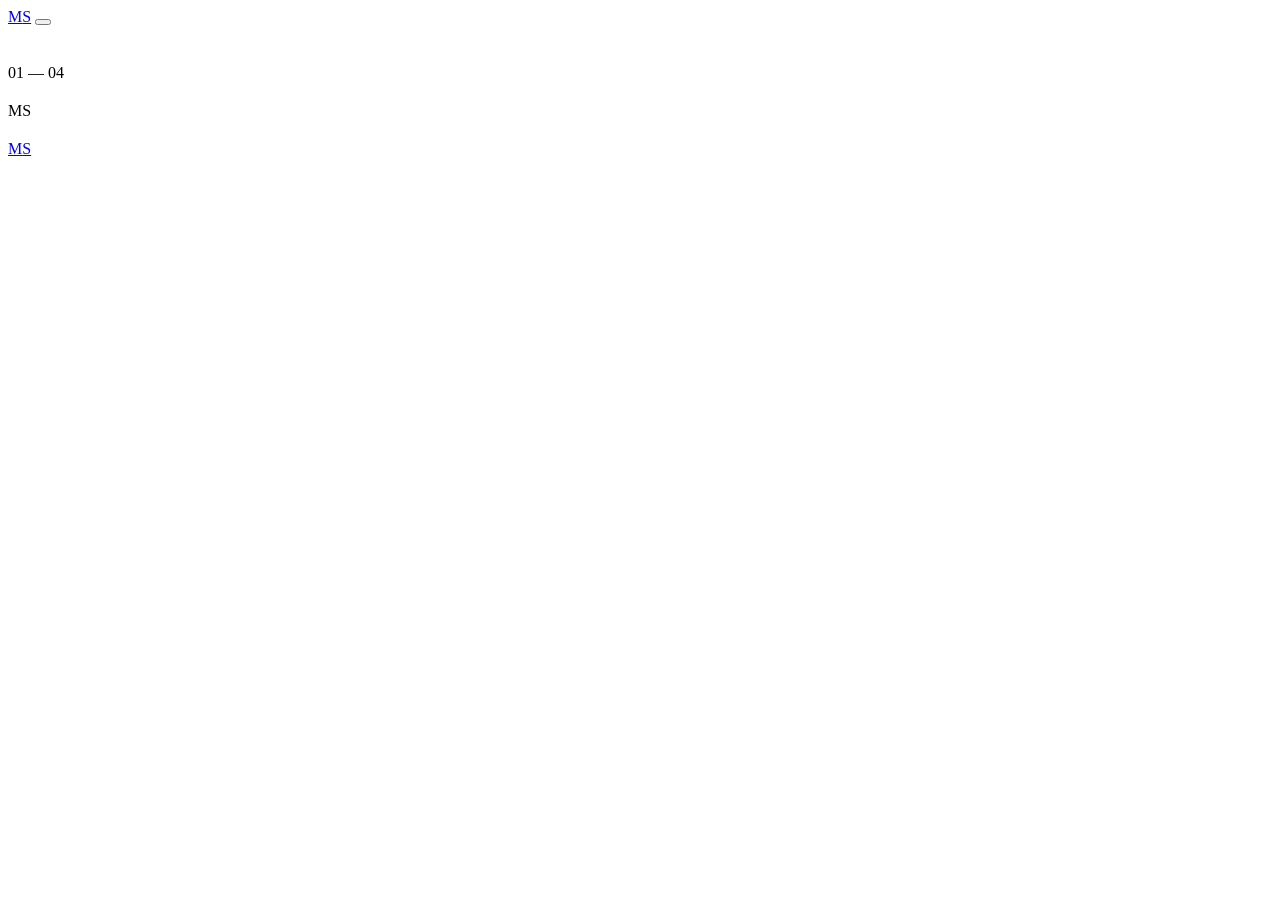
==== index.html @ eca40b67 "feat: crée la page d’accueil premium" ====
<!doctype html>
<html lang="fr">
<head>
  <meta charset="utf-8">
  <meta name="viewport" content="width=device-width, initial-scale=1">
  <meta name="theme-color" content="#243c32">
  <meta name="description" content="">
  <title>Maison Sereine</title>
  <link rel="preconnect" href="https://fonts.googleapis.com">
  <link rel="preconnect" href="https://fonts.gstatic.com" crossorigin>
  <link href="https://fonts.googleapis.com/css2?family=DM+Sans:wght@400;500;600;700&family=Playfair+Display:ital,wght@0,500;0,600;0,700;1,500;1,600&display=swap" rel="stylesheet">
  <link rel="stylesheet" href="css/style.css">
  <script src="js/main.js" defer></script>
</head>
<body data-page="accueil">
  <a class="skip-link" href="#contenu" data-content="accessibilite.lien"></a>
  <header class="site-header">
    <a class="brand" href="index.html" aria-label="Maison Sereine — accueil"><span class="brand-mark" aria-hidden="true">M<span>S</span></span><span class="brand-name" data-content="site.nom"></span></a>
    <button class="menu-toggle" type="button" aria-expanded="false" aria-controls="navigation-principale" data-aria-label="accessibilite.menu" data-content="accessibilite.ouvrir_menu"><span></span><span></span></button>
    <nav class="main-nav" id="navigation-principale" aria-label="Navigation principale"><a href="index.html" data-content="site.navigation.0.label"></a><a href="services.html" data-content="site.navigation.1.label"></a><a href="a-propos.html" data-content="site.navigation.2.label"></a><a href="contact.html" data-content="site.navigation.3.label"></a><a class="nav-cta" href="contact.html" data-content="site.cta"></a></nav>
  </header>
  <main id="contenu">
    <section class="hero hero-home">
      <img class="hero-image" data-attr-src="accueil.hero.image" data-attr-alt="accueil.hero.image_alt" fetchpriority="high">
      <div class="hero-shade"></div>
      <div class="hero-content reveal">
        <p class="eyebrow eyebrow-light" data-content="accueil.hero.eyebrow"></p>
        <h1 data-html="accueil.hero.titre"></h1>
        <p class="hero-copy" data-content="accueil.hero.sous_titre"></p>
        <div class="hero-actions"><a class="button button-light" data-attr-href="accueil.hero.cta1_href" data-content="accueil.hero.cta1"></a><a class="button button-outline-light" data-attr-href="accueil.hero.cta2_href" data-content="accueil.hero.cta2"></a></div>
      </div>
      <a class="hero-scroll" href="#promesse" data-content="accessibilite.defiler"></a>
      <span class="hero-index" aria-hidden="true">01 — 04</span>
    </section>
    <section class="trust-strip" id="promesse">
      <p class="trust-intro" data-content="accueil.confiance.intro"></p>
      <div class="trust-stats" data-list="accueil.confiance.chiffres" data-template="trust-stat"></div>
      <template id="trust-stat"><div class="trust-stat"><strong data-item="valeur"></strong><span data-item="label"></span></div></template>
    </section>
    <section class="section services-preview section-cream">
      <div class="section-heading reveal"><p class="eyebrow" data-content="accueil.services_section.eyebrow"></p><h2 data-content="accueil.services_section.titre"></h2><p data-content="accueil.services_section.intro"></p><a class="text-link" data-attr-href="accueil.services_section.href" data-content="accueil.services_section.lien"></a></div>
      <div class="service-grid" data-list="accueil.services" data-template="service-card"></div>
      <template id="service-card"><article class="service-card reveal"><div class="service-image-wrap"><img data-item-attr-src="image" data-item-attr-alt="alt" loading="lazy"><span class="card-number" data-item="numero"></span></div><div class="service-card-copy"><h3 data-item="titre"></h3><p data-item="description"></p></div></article></template>
    </section>
    <section class="manifesto section-dark">
      <div class="manifesto-image reveal"><img data-attr-src="accueil.manifeste.image" data-attr-alt="accueil.manifeste.image_alt" loading="lazy"><span class="image-stamp" aria-hidden="true">MS</span></div>
      <div class="manifesto-copy reveal"><p class="eyebrow eyebrow-light" data-content="accueil.manifeste.eyebrow"></p><h2 data-content="accueil.manifeste.titre"></h2><p data-content="accueil.manifeste.texte"></p><p class="handwritten" data-content="accueil.manifeste.signature"></p><a class="text-link text-link-light" href="a-propos.html" data-content="site.navigation.2.label"></a></div>
    </section>
    <section class="section steps-section">
      <div class="section-heading section-heading-centered reveal"><p class="eyebrow" data-content="accueil.etapes_section.eyebrow"></p><h2 data-content="accueil.etapes_section.titre"></h2><p data-content="accueil.etapes_section.intro"></p></div>
      <div class="steps-grid" data-list="accueil.etapes" data-template="step-card"></div>
      <template id="step-card"><article class="step-card reveal"><span class="step-number" data-item="numero"></span><h3 data-item="titre"></h3><p data-item="description"></p></article></template>
    </section>
    <section class="section testimonials-section section-cream">
      <div class="section-heading reveal"><p class="eyebrow" data-content="accueil.temoignages_section.eyebrow"></p><h2 data-content="accueil.temoignages_section.titre"></h2><p class="small-note" data-content="accueil.temoignages_section.note"></p></div>
      <div class="testimonial-grid" data-list="accueil.temoignages" data-template="testimonial-card"></div>
      <template id="testimonial-card"><figure class="testimonial-card reveal"><span class="quote-mark" aria-hidden="true">“</span><blockquote data-item="citation"></blockquote><figcaption><strong data-item="auteur"></strong><span data-item="role"></span></figcaption></figure></template>
    </section>
    <section class="final-cta reveal"><p class="eyebrow eyebrow-light" data-content="accueil.cta_final.eyebrow"></p><h2 data-content="accueil.cta_final.titre"></h2><p data-content="accueil.cta_final.texte"></p><a class="button button-light" data-attr-href="accueil.cta_final.href" data-content="accueil.cta_final.bouton"></a><div class="cta-orbit" aria-hidden="true"></div></section>
  </main>
  <footer class="site-footer"><div class="footer-main"><div class="footer-brand"><a class="brand brand-footer" href="index.html"><span class="brand-mark" aria-hidden="true">M<span>S</span></span><span class="brand-name" data-content="site.nom"></span></a><p data-content="site.footer_intro"></p></div><div class="footer-links"><p class="footer-label" data-content="accessibilite.navigation"></p><a href="index.html" data-content="site.navigation.0.label"></a><a href="services.html" data-content="site.navigation.1.label"></a><a href="a-propos.html" data-content="site.navigation.2.label"></a><a href="contact.html" data-content="site.navigation.3.label"></a></div><div class="footer-contact"><p class="footer-label" data-content="accessibilite.contact"></p><a data-attr-href="site.email_href" data-content="site.email"></a><a data-attr-href="site.telephone_href" data-content="site.telephone"></a><span data-content="site.zone"></span></div></div><div class="footer-bottom"><span data-content="site.copyright"></span><span data-content="site.footer_note"></span></div></footer>
</body>
</html>
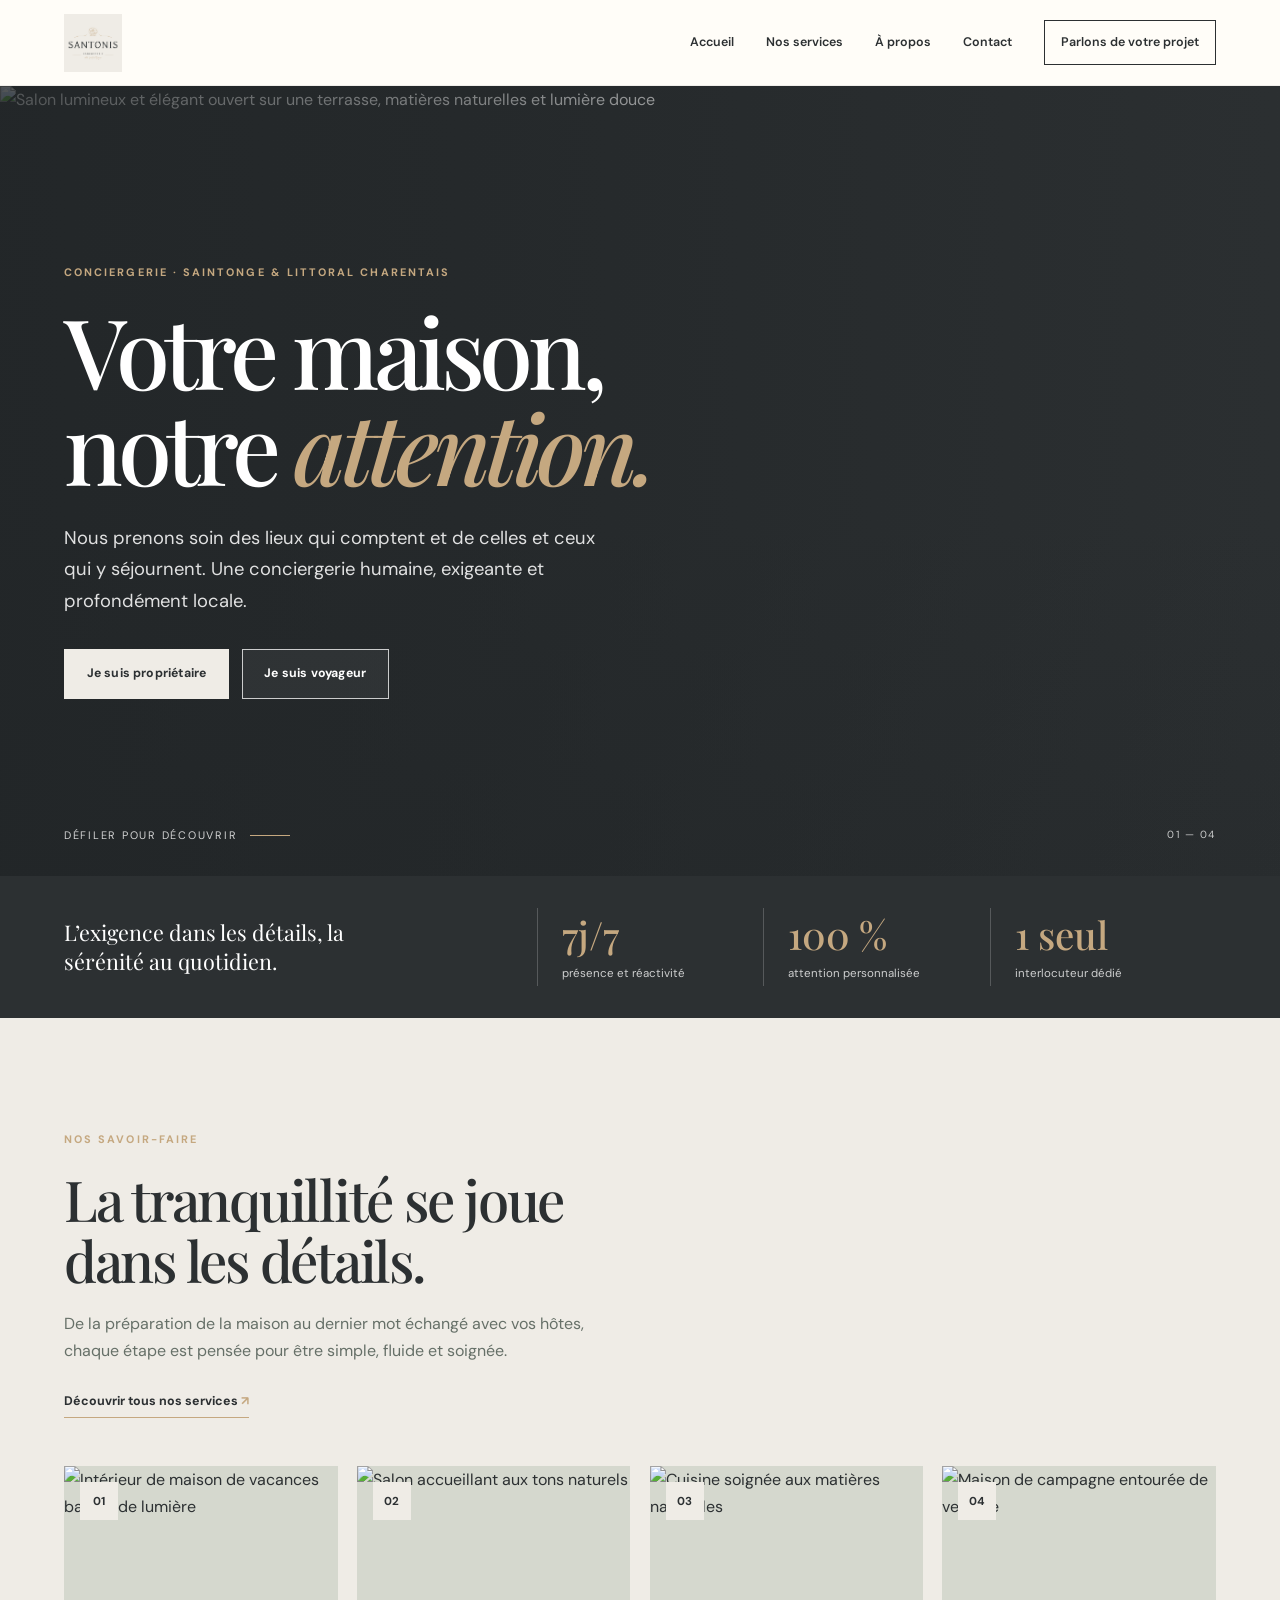
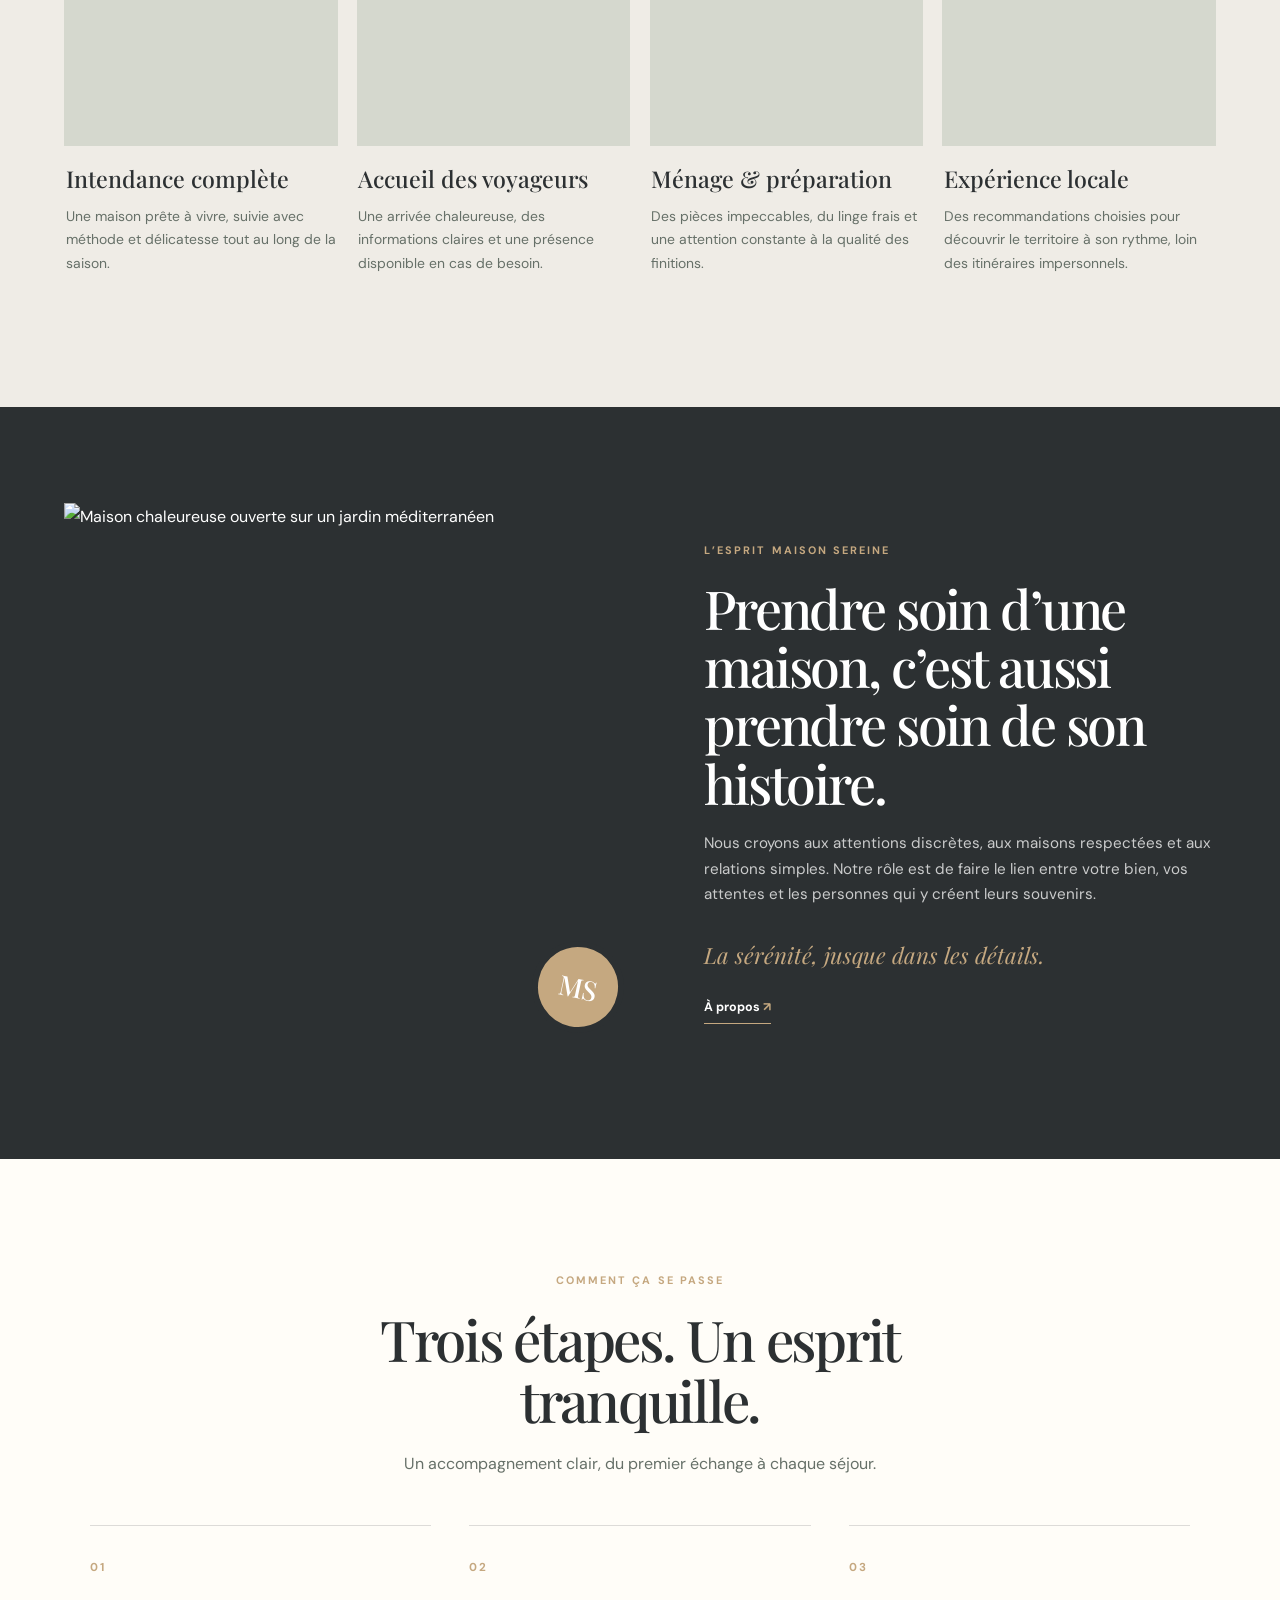
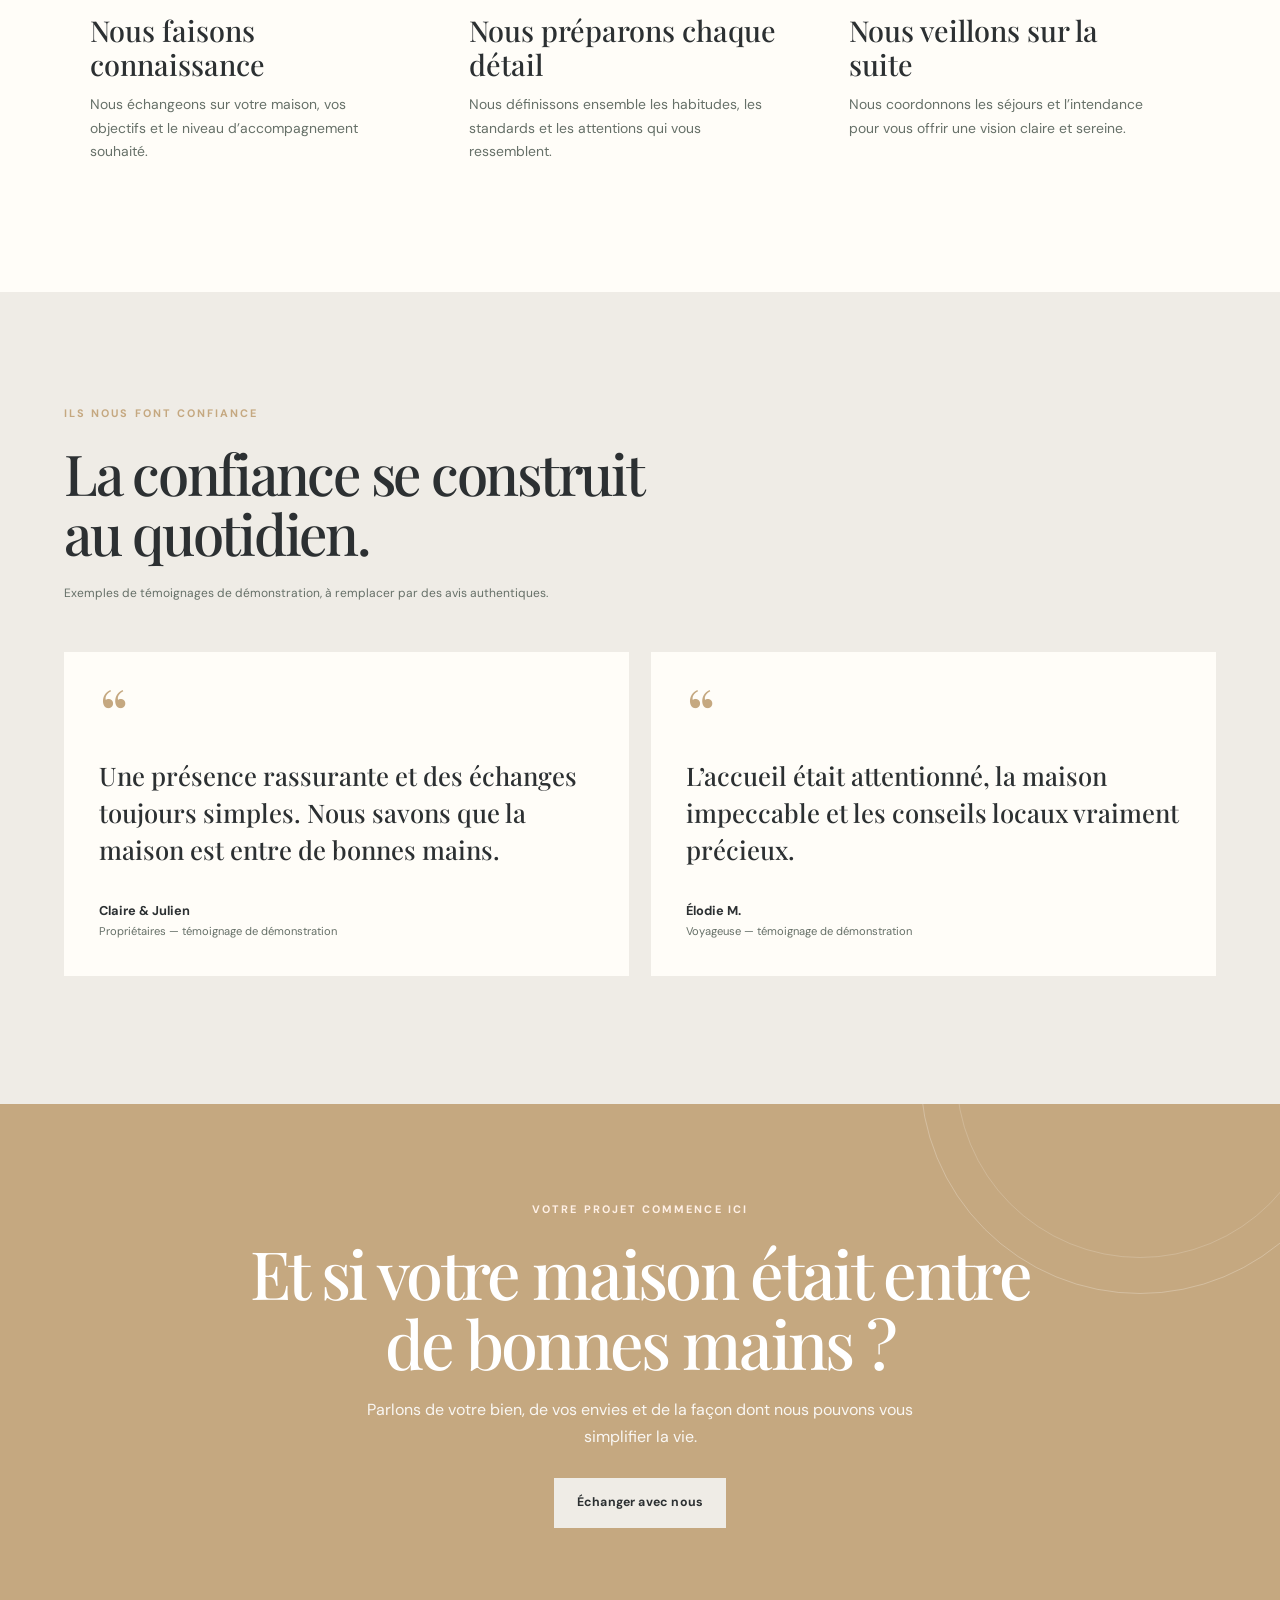
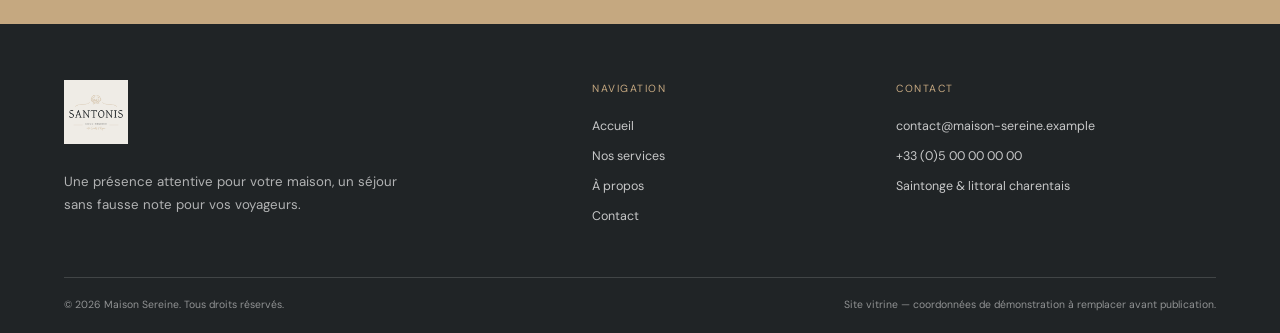
==== commit f26165d7: "Intègre le logo SANTONIS et sa palette de marque" ====
--- a/index.html
+++ b/index.html
@@ -3,9 +3,9 @@
 <head>
   <meta charset="utf-8">
   <meta name="viewport" content="width=device-width, initial-scale=1">
-  <meta name="theme-color" content="#243c32">
+  <meta name="theme-color" content="#2c3032">
   <meta name="description" content="">
-  <title>Maison Sereine</title>
+  <title>SANTONIS</title>
   <link rel="preconnect" href="https://fonts.googleapis.com">
   <link rel="preconnect" href="https://fonts.gstatic.com" crossorigin>
   <link href="https://fonts.googleapis.com/css2?family=DM+Sans:wght@400;500;600;700&family=Playfair+Display:ital,wght@0,500;0,600;0,700;1,500;1,600&display=swap" rel="stylesheet">
@@ -15,7 +15,7 @@
 <body data-page="accueil">
   <a class="skip-link" href="#contenu" data-content="accessibilite.lien"></a>
   <header class="site-header">
-    <a class="brand" href="index.html" aria-label="Maison Sereine — accueil"><span class="brand-mark" aria-hidden="true">M<span>S</span></span><span class="brand-name" data-content="site.nom"></span></a>
+    <a class="brand" href="index.html" aria-label="SANTONIS — accueil"><img class="brand-logo" src="images/logo.png" alt="SANTONIS"></a>
     <button class="menu-toggle" type="button" aria-expanded="false" aria-controls="navigation-principale" data-aria-label="accessibilite.menu" data-content="accessibilite.ouvrir_menu"><span></span><span></span></button>
     <nav class="main-nav" id="navigation-principale" aria-label="Navigation principale"><a href="index.html" data-content="site.navigation.0.label"></a><a href="services.html" data-content="site.navigation.1.label"></a><a href="a-propos.html" data-content="site.navigation.2.label"></a><a href="contact.html" data-content="site.navigation.3.label"></a><a class="nav-cta" href="contact.html" data-content="site.cta"></a></nav>
   </header>
@@ -58,6 +58,6 @@
     </section>
     <section class="final-cta reveal"><p class="eyebrow eyebrow-light" data-content="accueil.cta_final.eyebrow"></p><h2 data-content="accueil.cta_final.titre"></h2><p data-content="accueil.cta_final.texte"></p><a class="button button-light" data-attr-href="accueil.cta_final.href" data-content="accueil.cta_final.bouton"></a><div class="cta-orbit" aria-hidden="true"></div></section>
   </main>
-  <footer class="site-footer"><div class="footer-main"><div class="footer-brand"><a class="brand brand-footer" href="index.html"><span class="brand-mark" aria-hidden="true">M<span>S</span></span><span class="brand-name" data-content="site.nom"></span></a><p data-content="site.footer_intro"></p></div><div class="footer-links"><p class="footer-label" data-content="accessibilite.navigation"></p><a href="index.html" data-content="site.navigation.0.label"></a><a href="services.html" data-content="site.navigation.1.label"></a><a href="a-propos.html" data-content="site.navigation.2.label"></a><a href="contact.html" data-content="site.navigation.3.label"></a></div><div class="footer-contact"><p class="footer-label" data-content="accessibilite.contact"></p><a data-attr-href="site.email_href" data-content="site.email"></a><a data-attr-href="site.telephone_href" data-content="site.telephone"></a><span data-content="site.zone"></span></div></div><div class="footer-bottom"><span data-content="site.copyright"></span><span data-content="site.footer_note"></span></div></footer>
+  <footer class="site-footer"><div class="footer-main"><div class="footer-brand"><a class="brand brand-footer" href="index.html"><img class="brand-logo" src="images/logo.png" alt="SANTONIS"></a><p data-content="site.footer_intro"></p></div><div class="footer-links"><p class="footer-label" data-content="accessibilite.navigation"></p><a href="index.html" data-content="site.navigation.0.label"></a><a href="services.html" data-content="site.navigation.1.label"></a><a href="a-propos.html" data-content="site.navigation.2.label"></a><a href="contact.html" data-content="site.navigation.3.label"></a></div><div class="footer-contact"><p class="footer-label" data-content="accessibilite.contact"></p><a data-attr-href="site.email_href" data-content="site.email"></a><a data-attr-href="site.telephone_href" data-content="site.telephone"></a><span data-content="site.zone"></span></div></div><div class="footer-bottom"><span data-content="site.copyright"></span><span data-content="site.footer_note"></span></div></footer>
 </body>
 </html>
--- a/css/style.css
+++ b/css/style.css
@@ -0,0 +1,24 @@
+:root{
+  --forest:#2c3032;--forest-deep:#202426;--sage:#c5a880;--clay:#c5a880;--cream:#efece6;--paper:#fffdf8;--ink:#2c3032;--muted:#667068;--line:rgba(44,48,50,.16);
+  --font-display:"Playfair Display",Georgia,serif;--font-body:"DM Sans",Arial,sans-serif;
+  --space-1:.5rem;--space-2:1rem;--space-3:1.5rem;--space-4:2rem;--space-5:3rem;--space-6:4.5rem;--space-7:7rem;
+  --content:1200px;--gutter:clamp(1.2rem,5vw,5rem);--ease:cubic-bezier(.2,.7,.2,1);
+}
+*{box-sizing:border-box}html{scroll-behavior:smooth;scroll-padding-top:90px}body{margin:0;background:var(--paper);color:var(--ink);font-family:var(--font-body);font-size:16px;line-height:1.7;-webkit-font-smoothing:antialiased}img{display:block;width:100%;height:100%;object-fit:cover}a{color:inherit;text-decoration:none}button,input,select,textarea{font:inherit}button,a,input,select,textarea{-webkit-tap-highlight-color:transparent}a:focus-visible,button:focus-visible,input:focus-visible,select:focus-visible,textarea:focus-visible{outline:3px solid var(--clay);outline-offset:4px}::selection{background:var(--sage);color:white}.skip-link{position:fixed;z-index:1000;left:1rem;top:-6rem;background:var(--paper);padding:.8rem 1rem}.skip-link:focus{top:1rem}
+.site-header{height:86px;padding:0 var(--gutter);display:flex;align-items:center;justify-content:space-between;position:relative;z-index:30;background:var(--paper);border-bottom:1px solid rgba(44,48,50,.07)}.brand{display:inline-flex;align-items:center;gap:.7rem;min-width:200px}.brand-mark{display:grid;place-items:center;width:39px;height:39px;background:var(--forest);color:var(--cream);font-family:var(--font-display);font-size:1.2rem;line-height:1;position:relative}.brand-mark span{font-size:.65rem;position:absolute;right:4px;bottom:4px;color:#c5a880}.brand-name{font-family:var(--font-display);font-size:1.2rem;letter-spacing:.01em}.brand-logo{display:block;width:auto;height:auto;max-width:190px;max-height:58px;object-fit:contain}.brand-footer .brand-logo{max-width:210px;max-height:64px}.main-nav{display:flex;align-items:center;gap:clamp(1rem,2.5vw,2.5rem)}.main-nav>a{font-size:.78rem;font-weight:600;white-space:nowrap;transition:color .2s}.main-nav>a:hover{color:var(--clay)}.main-nav .nav-cta{padding:.7rem 1rem;border:1px solid var(--forest);color:var(--forest)}.menu-toggle{display:none}
+.hero{position:relative;min-height:min(790px,calc(100svh - 86px));overflow:hidden;background:var(--forest);display:flex;align-items:center;color:white}.hero-image,.page-hero-image{position:absolute;inset:0;width:100%;height:100%;object-fit:cover}.hero-image{object-position:center 58%}.hero-shade{position:absolute;inset:0;background:linear-gradient(90deg,rgba(32,36,38,.78) 0%,rgba(32,36,38,.56) 40%,rgba(32,36,38,.08) 100%),linear-gradient(0deg,rgba(32,36,38,.24),transparent 45%)}.hero-content{position:relative;z-index:1;max-width:760px;padding:clamp(4rem,10vw,9rem) var(--gutter)}.eyebrow{font-size:.68rem;font-weight:700;letter-spacing:.19em;text-transform:uppercase;color:var(--clay);margin:0 0 1.25rem}.eyebrow-light{color:#c5a880}.hero h1,.page-hero h1{font:500 clamp(3.4rem,7.6vw,7rem)/.99 var(--font-display);letter-spacing:-.055em;margin:0;max-width:780px}.hero h1 em,.page-hero h1 em{font-weight:500;color:#c5a880}.hero-copy{font-size:clamp(1rem,1.5vw,1.15rem);max-width:540px;color:rgba(255,255,255,.86);margin:1.8rem 0 2rem}.hero-actions{display:flex;gap:.8rem;flex-wrap:wrap}.button{display:inline-flex;align-items:center;justify-content:center;min-height:48px;padding:.85rem 1.35rem;border:1px solid transparent;font-size:.77rem;font-weight:700;letter-spacing:.015em;transition:transform .25s var(--ease),background .25s,color .25s;cursor:pointer;text-align:center}.button:hover{transform:translateY(-2px)}.button-light{background:var(--cream);color:var(--forest)}.button-light:hover{background:white}.button-outline-light{border-color:rgba(255,255,255,.75);color:white;background:rgba(255,255,255,.05)}.button-outline-light:hover{background:rgba(255,255,255,.16)}.button-dark{background:var(--forest);color:white}.button-dark:hover{background:var(--forest-deep)}.hero-scroll{position:absolute;bottom:2rem;left:var(--gutter);font-size:.68rem;text-transform:uppercase;letter-spacing:.16em;color:rgba(255,255,255,.8)}.hero-scroll:after{content:"";display:inline-block;width:40px;height:1px;background:#c5a880;vertical-align:middle;margin-left:.8rem}.hero-index{position:absolute;right:var(--gutter);bottom:2rem;font-size:.65rem;letter-spacing:.15em;color:rgba(255,255,255,.75)}
+.trust-strip{padding:2rem var(--gutter);background:var(--forest);color:white;display:grid;grid-template-columns:1.3fr 2fr;gap:2rem;align-items:center}.trust-intro{font-family:var(--font-display);font-size:1.35rem;line-height:1.35;max-width:340px;margin:0}.trust-stats{display:grid;grid-template-columns:repeat(3,1fr)}.trust-stat{padding:.2rem 1.5rem;border-left:1px solid rgba(255,255,255,.2);display:flex;flex-direction:column}.trust-stat strong{font:500 clamp(1.7rem,3vw,2.7rem)/1.2 var(--font-display);color:#c5a880}.trust-stat span{font-size:.72rem;color:rgba(255,255,255,.76);margin-top:.4rem}
+.section{padding:var(--space-7) var(--gutter)}.section-cream{background:var(--cream)}.section-heading{max-width:610px;margin-bottom:3rem}.section-heading h2,.manifesto h2,.story-copy h2,.area-copy h2,.contact-form-wrap h2,.contact-bottom h2,.values-section h2{font:500 clamp(2.4rem,4.4vw,4.3rem)/1.08 var(--font-display);letter-spacing:-.04em;margin:0 0 1.2rem;color:var(--forest)}.section-heading>p:not(.eyebrow){color:var(--muted);max-width:560px}.section-heading-centered{text-align:center;margin-left:auto;margin-right:auto}.section-heading-centered>p:not(.eyebrow){margin-left:auto;margin-right:auto}.text-link{display:inline-block;font-size:.78rem;font-weight:700;color:var(--forest);padding-bottom:.3rem;border-bottom:1px solid var(--clay);margin-top:.7rem}.text-link:after{content:" ↗";color:var(--clay)}.text-link-light{color:white;border-color:#c5a880}.service-grid{display:grid;grid-template-columns:repeat(4,minmax(0,1fr));gap:1.2rem}.service-card:nth-child(even){transform:translateY(2rem)}.service-image-wrap{height:280px;position:relative;overflow:hidden;background:#d5d8ce}.service-image-wrap img{transition:transform .7s var(--ease)}.service-card:hover img{transform:scale(1.045)}.card-number{position:absolute;top:1rem;left:1rem;display:grid;place-items:center;width:38px;height:38px;background:var(--cream);color:var(--forest);font-size:.72rem;font-weight:700}.service-card-copy{padding:1.2rem .1rem}.service-card h3,.step-card h3,.offer-card h3,.value-card h3{font:500 1.45rem/1.2 var(--font-display);color:var(--forest);margin:0 0 .7rem}.service-card p,.step-card p,.value-card p{font-size:.87rem;color:var(--muted);margin:0}
+.manifesto{display:grid;grid-template-columns:1.05fr 1fr;min-height:660px;align-items:center;padding:6rem var(--gutter);gap:clamp(3rem,8vw,9rem);overflow:hidden}.section-dark{background:var(--forest);color:white}.manifesto-image{position:relative;height:560px;max-width:650px;width:100%;justify-self:end}.manifesto-image img{object-position:center}.image-stamp{position:absolute;right:-22px;bottom:30px;width:92px;height:92px;border-radius:50%;background:var(--clay);display:grid;place-items:center;color:white;font:500 1.7rem var(--font-display);transform:rotate(12deg);border:6px solid var(--forest)}.manifesto-copy{max-width:540px}.manifesto h2{color:white;font-size:clamp(2.5rem,4.2vw,4.4rem)}.manifesto-copy>p:not(.eyebrow):not(.handwritten){color:rgba(255,255,255,.75);font-size:.95rem}.handwritten{font:italic 1.4rem var(--font-display);color:#c5a880;margin:2rem 0 1rem}
+.steps-section{background:var(--paper)}.steps-grid{display:grid;grid-template-columns:repeat(3,1fr);gap:2.4rem;max-width:1100px;margin:0 auto}.step-card{padding:2rem 1.5rem 1rem 0;border-top:1px solid var(--line);position:relative}.step-number{display:block;color:var(--clay);font-size:.72rem;font-weight:700;letter-spacing:.15em;margin-bottom:2.2rem}.step-card h3{font-size:1.8rem}.step-card p{max-width:300px}
+.testimonials-section{padding-bottom:8rem}.small-note{font-size:.75rem!important;color:var(--muted)!important}.testimonial-grid{display:grid;grid-template-columns:repeat(2,minmax(0,1fr));gap:1.4rem}.testimonial-card{margin:0;padding:2.2rem;background:var(--paper);min-height:275px;display:flex;flex-direction:column}.quote-mark{font:4.5rem/.7 var(--font-display);color:var(--clay)}.testimonial-card blockquote{font:500 clamp(1.25rem,2vw,1.7rem)/1.45 var(--font-display);margin:1.2rem 0 2rem;color:var(--forest)}.testimonial-card figcaption{margin-top:auto;display:flex;flex-direction:column}.testimonial-card figcaption strong{font-size:.8rem}.testimonial-card figcaption span{font-size:.7rem;color:var(--muted)}
+.final-cta{position:relative;overflow:hidden;padding:6rem var(--gutter);background:var(--clay);color:white;text-align:center;isolation:isolate}.final-cta .eyebrow{color:#fff0e6}.final-cta h2{font:500 clamp(2.7rem,5.2vw,5rem)/1.04 var(--font-display);letter-spacing:-.04em;max-width:850px;margin:0 auto 1.2rem}.final-cta>p:not(.eyebrow){max-width:570px;margin:0 auto 1.7rem;color:rgba(255,255,255,.9)}.final-cta .button{position:relative;z-index:2}.cta-orbit{position:absolute;z-index:-1;width:440px;height:440px;border:1px solid rgba(255,255,255,.25);border-radius:50%;top:-250px;right:-80px}.cta-orbit:after{content:"";position:absolute;inset:35px;border:1px solid rgba(255,255,255,.18);border-radius:50%}
+.site-footer{background:var(--forest-deep);color:white;padding:3.5rem var(--gutter) 1.2rem}.footer-main{display:grid;grid-template-columns:1.5fr .8fr 1fr;gap:3rem;padding-bottom:3rem}.brand-footer .brand-mark{background:var(--cream);color:var(--forest)}.brand-footer .brand-mark span{color:var(--clay)}.footer-brand>p{max-width:340px;color:rgba(255,255,255,.65);font-size:.83rem;margin-top:1.2rem}.footer-links,.footer-contact{display:flex;flex-direction:column;align-items:flex-start;gap:.55rem;font-size:.78rem;color:rgba(255,255,255,.75)}.footer-label{font-size:.65rem;text-transform:uppercase;letter-spacing:.15em;color:#c5a880;margin:0 0 .6rem}.footer-bottom{border-top:1px solid rgba(255,255,255,.15);padding-top:1.1rem;display:flex;justify-content:space-between;gap:1rem;font-size:.65rem;color:rgba(255,255,255,.5)}
+.page-hero{min-height:590px;position:relative;display:flex;align-items:center;overflow:hidden;background:var(--forest);color:white}.page-hero-short{min-height:490px}.page-hero-image{object-position:center 55%}.page-hero-overlay{position:absolute;inset:0;background:linear-gradient(90deg,rgba(32,36,38,.8),rgba(32,36,38,.45) 48%,rgba(32,36,38,.06))}.page-hero-content{position:relative;z-index:1;padding:6rem var(--gutter);max-width:820px}.page-hero-content>p:last-child{max-width:540px;color:rgba(255,255,255,.85);margin-top:1.6rem}.offer-section{background:var(--paper)}.offer-list{max-width:1040px;margin:0 auto}.offer-card{display:grid;grid-template-columns:70px minmax(0,1fr) minmax(240px,.75fr);gap:2rem;padding:2.2rem 0;border-top:1px solid var(--line);align-items:start}.offer-card:last-child{border-bottom:1px solid var(--line)}.offer-number{font:500 2.3rem var(--font-display);color:var(--clay)}.offer-main h3{font-size:1.8rem}.offer-main p{margin:0;color:var(--muted);max-width:490px}.offer-details{margin:0;padding:0;list-style:none}.offer-details li{font-size:.8rem;padding:.35rem 0 .35rem 1.3rem;position:relative;color:var(--muted)}.offer-details li:before{content:"↗";position:absolute;left:0;color:var(--clay)}.audience-split{display:grid;grid-template-columns:1fr 1fr}.audience-panel{min-height:620px;position:relative;display:flex;align-items:flex-end;overflow:hidden;background:var(--forest)}.audience-panel>img{position:absolute;inset:0;transition:transform .8s var(--ease)}.audience-panel:hover>img{transform:scale(1.035)}.audience-overlay{position:absolute;inset:0;background:linear-gradient(0deg,rgba(15,32,24,.88),rgba(15,32,24,.05) 85%)}.audience-content{position:relative;z-index:1;padding:clamp(2rem,5vw,4rem);max-width:600px;color:white}.audience-content h2{font:500 clamp(2.2rem,3.5vw,3.7rem)/1.08 var(--font-display);letter-spacing:-.04em;margin:0 0 1rem}.audience-content>p:not(.eyebrow){color:rgba(255,255,255,.85);margin-bottom:1.5rem}
+.story-section{display:grid;grid-template-columns:1.05fr .8fr;gap:clamp(3rem,9vw,9rem);align-items:center;max-width:1500px;margin:auto}.story-copy{max-width:650px}.story-copy h2{margin-bottom:2rem}.story-copy>p:not(.eyebrow){color:var(--muted);font-size:.95rem}.founder-signature{display:flex;flex-direction:column;border-left:2px solid var(--clay);padding-left:1rem;margin-top:2rem}.founder-signature strong{font:500 1.5rem var(--font-display)}.founder-signature span{font-size:.75rem;color:var(--muted)}.founder-visual{position:relative;max-width:480px;justify-self:center}.founder-visual img{height:550px;object-position:center}.image-caption{font-size:.65rem;color:var(--muted);margin:.6rem 0}.values-section{padding:6rem var(--gutter)}.values-section .section-heading{max-width:700px}.values-section h2{color:white}.values-grid{display:grid;grid-template-columns:repeat(3,1fr);gap:2rem}.value-card{padding:2rem 1.6rem;border-top:1px solid rgba(255,255,255,.24)}.value-spark{display:block;color:#c5a880;font-size:1.5rem;margin-bottom:2rem}.value-card h3{color:white;font-size:1.7rem}.value-card p{color:rgba(255,255,255,.68)}.area-section{display:grid;grid-template-columns:.8fr 1.2fr;gap:clamp(3rem,7vw,7rem);align-items:center}.area-copy{max-width:480px}.area-copy h2{font-size:clamp(2.4rem,4vw,4rem)}.area-copy>p:not(.eyebrow){color:var(--muted)}.area-address{font-size:.8rem;font-weight:700}.map-frame{height:440px;overflow:hidden;border:8px solid var(--cream);box-shadow:20px 20px 0 rgba(117,138,120,.2)}.map-frame iframe{border:0;width:100%;height:100%}
+.contact-layout{display:grid;grid-template-columns:1.1fr .75fr;gap:clamp(3rem,8vw,8rem);max-width:1350px;margin:auto}.contact-form-wrap{max-width:720px}.contact-form-wrap>p:not(.eyebrow){color:var(--muted);font-size:.9rem}.contact-form-wrap h2{font-size:clamp(2.4rem,4vw,3.8rem)}#contact-form{margin-top:2rem}.form-row{display:grid;grid-template-columns:1fr 1fr;gap:1rem}.field{display:flex;flex-direction:column;margin-bottom:1.2rem}.field label{font-size:.75rem;font-weight:700;margin-bottom:.45rem}.field input,.field select,.field textarea{width:100%;border:1px solid rgba(44,48,50,.25);background:white;color:var(--ink);padding:.85rem .9rem;border-radius:0;min-height:48px}.field textarea{resize:vertical;min-height:140px}.field input:focus,.field select:focus,.field textarea:focus{border-color:var(--forest)}.field-consent{display:grid;grid-template-columns:20px 1fr;align-items:start;gap:.6rem}.field-consent input{width:18px;height:18px;min-height:0;margin:.2rem 0;accent-color:var(--forest)}.field-consent label{font-weight:400;color:var(--muted);line-height:1.5}.form-feedback{font-size:.8rem;color:var(--forest);min-height:1.2rem}.form-feedback.is-error{color:#a13b2e}.form-help{font-size:.7rem;color:var(--muted);max-width:450px}.contact-aside{background:var(--cream);align-self:start}.contact-aside-image{height:300px}.contact-details{padding:2rem 2rem 2.5rem;display:flex;flex-direction:column;align-items:flex-start}.contact-details h3{font:500 1.8rem var(--font-display);margin:0 0 1.5rem}.contact-detail-label{font-size:.65rem;font-weight:700;letter-spacing:.12em;text-transform:uppercase;color:var(--clay);margin:.8rem 0 .15rem}.contact-details>a,.contact-details>p{font-size:.82rem;margin:0}.contact-bottom{text-align:center;padding:5rem var(--gutter)}.contact-bottom h2{color:white;max-width:700px;margin:0 auto 1rem}.contact-bottom>p:not(.eyebrow){max-width:600px;margin:0 auto 1.5rem;color:rgba(255,255,255,.7)}
+.reveal{opacity:0;transform:translateY(22px);transition:opacity .75s var(--ease),transform .75s var(--ease)}.reveal.is-visible{opacity:1;transform:translateY(0)}@media(prefers-reduced-motion:reduce){*,*::before,*::after{scroll-behavior:auto!important;animation-duration:.01ms!important;transition-duration:.01ms!important}.reveal{opacity:1;transform:none}}
+@media(min-width:1500px){:root{--gutter:max(5rem,calc((100vw - 1400px)/2))}.hero-content{padding-left:var(--gutter)}}
+@media(max-width:1050px){.main-nav{gap:1rem}.main-nav>a{font-size:.72rem}.brand{min-width:auto}.service-grid{grid-template-columns:repeat(2,minmax(0,1fr));gap:2rem 1.2rem}.service-image-wrap{height:330px}.manifesto{gap:3rem;padding-top:5rem;padding-bottom:5rem}.manifesto-image{height:470px}.offer-card{grid-template-columns:50px minmax(0,1fr) minmax(200px,.7fr);gap:1.2rem}.story-section{gap:3rem}.founder-visual img{height:460px}.contact-layout{gap:3rem}}
+@media(max-width:760px){:root{--space-7:4.5rem;--gutter:1.25rem}.site-header{height:72px;padding:0 var(--gutter)}.brand-mark{width:34px;height:34px}.brand-name{font-size:1.1rem}.menu-toggle{display:flex;flex-direction:column;justify-content:center;gap:6px;width:48px;height:48px;border:1px solid var(--line);background:transparent;padding:0 12px;cursor:pointer}.menu-toggle span{display:block;width:100%;height:1px;background:var(--forest);transition:transform .2s}.menu-toggle[aria-expanded=true] span:first-child{transform:translateY(3.5px) rotate(45deg)}.menu-toggle[aria-expanded=true] span:last-child{transform:translateY(-3.5px) rotate(-45deg)}.main-nav{position:absolute;left:0;right:0;top:72px;background:var(--paper);padding:1rem var(--gutter) 1.4rem;display:flex;flex-direction:column;align-items:stretch;gap:0;border-bottom:1px solid var(--line);box-shadow:0 18px 24px rgba(20,35,27,.08);visibility:hidden;opacity:0;transform:translateY(-8px);transition:opacity .2s,transform .2s,visibility .2s}.main-nav.is-open{visibility:visible;opacity:1;transform:translateY(0)}.main-nav>a{font-size:.9rem;padding:.85rem 0;border-bottom:1px solid var(--line)}.main-nav .nav-cta{margin-top:.8rem;text-align:center;border:1px solid var(--forest);padding:.8rem}.hero{min-height:calc(100svh - 72px);min-height:max(640px,calc(100svh - 72px));align-items:flex-end}.hero-image{object-position:58% center}.hero-shade{background:linear-gradient(0deg,rgba(32,36,38,.88),rgba(32,36,38,.35) 70%,rgba(32,36,38,.12))}.hero-content{padding:5rem var(--gutter) 6.5rem}.hero h1,.page-hero h1{font-size:clamp(3.2rem,14vw,5.5rem)}.hero-copy{font-size:.96rem;max-width:440px;margin:1.2rem 0 1.5rem}.hero-actions{display:grid;grid-template-columns:1fr;max-width:340px;gap:.65rem}.hero-scroll{bottom:1.5rem}.hero-index{bottom:1.5rem;font-size:.58rem}.trust-strip{grid-template-columns:1fr;gap:1.4rem;padding:2rem var(--gutter)}.trust-intro{font-size:1.25rem}.trust-stats{gap:0}.trust-stat{padding:.1rem .7rem}.trust-stat:first-child{padding-left:0;border-left:0}.trust-stat strong{font-size:1.65rem}.trust-stat span{font-size:.65rem;line-height:1.4}.section{padding:var(--space-7) var(--gutter)}.section-heading{margin-bottom:2.2rem}.section-heading h2,.manifesto h2,.story-copy h2,.area-copy h2,.contact-form-wrap h2,.contact-bottom h2,.values-section h2{font-size:clamp(2.4rem,10vw,3.5rem)}.service-grid{grid-template-columns:1fr;gap:1rem}.service-card:nth-child(even){transform:none}.service-image-wrap{height:clamp(250px,72vw,390px)}.service-card-copy{padding:1rem 0 1.4rem}.service-card h3{font-size:1.6rem}.manifesto{grid-template-columns:1fr;gap:2.5rem;padding:4rem var(--gutter)}.manifesto-image{height:390px;width:calc(100% - 1rem);justify-self:start}.image-stamp{width:76px;height:76px;right:-12px;bottom:18px}.manifesto-copy{padding:0 .2rem}.steps-grid{grid-template-columns:1fr;gap:1.5rem}.step-card{padding:1.2rem 0 1.2rem 0}.step-number{margin-bottom:1rem}.step-card h3{font-size:1.6rem}.testimonial-grid{grid-template-columns:1fr;gap:1rem}.testimonial-card{padding:1.7rem;min-height:0}.testimonial-card blockquote{font-size:1.35rem;margin-bottom:1.5rem}.final-cta{padding:4.5rem var(--gutter)}.final-cta h2{font-size:clamp(2.6rem,10vw,3.8rem)}.footer-main{grid-template-columns:1fr 1fr;gap:2rem 1rem}.footer-brand{grid-column:1/-1}.footer-bottom{flex-direction:column;gap:.5rem}.page-hero{min-height:560px}.page-hero-short{min-height:480px}.page-hero-content{padding:5rem var(--gutter)}.page-hero-content>p:last-child{font-size:.94rem}.offer-card{grid-template-columns:42px 1fr;gap:.8rem 1rem;padding:1.7rem 0}.offer-number{font-size:1.8rem}.offer-main h3{font-size:1.55rem}.offer-main p{font-size:.88rem}.offer-details{grid-column:2}.audience-split{grid-template-columns:1fr}.audience-panel{min-height:570px}.audience-content{padding:2rem var(--gutter)}.audience-content h2{font-size:2.6rem}.story-section{grid-template-columns:1fr;gap:2.5rem}.story-copy{order:1}.founder-visual{order:0;width:100%;max-width:none}.founder-visual img{height:390px;object-position:center 35%}.story-copy h2{font-size:2.7rem}.values-section{padding:4rem var(--gutter)}.values-grid{grid-template-columns:1fr;gap:.8rem}.value-card{padding:1.3rem 0}.value-spark{margin-bottom:.8rem}.area-section{grid-template-columns:1fr;gap:2rem}.map-frame{height:350px;box-shadow:10px 10px 0 rgba(117,138,120,.2);border-width:5px}.contact-layout{grid-template-columns:1fr;gap:2.5rem}.form-row{grid-template-columns:1fr;gap:0}.contact-aside{display:grid;grid-template-columns:1fr}.contact-aside-image{height:240px}.contact-details{padding:1.5rem}.contact-bottom{padding:4rem var(--gutter)}}
+@media(max-width:390px){.hero h1,.page-hero h1{font-size:3.1rem}.hero-actions .button{width:100%}.trust-stat{padding:0 .45rem}.trust-stat strong{font-size:1.45rem}.trust-stat span{font-size:.6rem}.footer-main{grid-template-columns:1fr}.footer-brand{grid-column:auto}.brand{gap:.55rem}.service-image-wrap{height:250px}.offer-card{grid-template-columns:34px 1fr}.offer-number{font-size:1.5rem}.contact-form-wrap h2{font-size:2.4rem}}
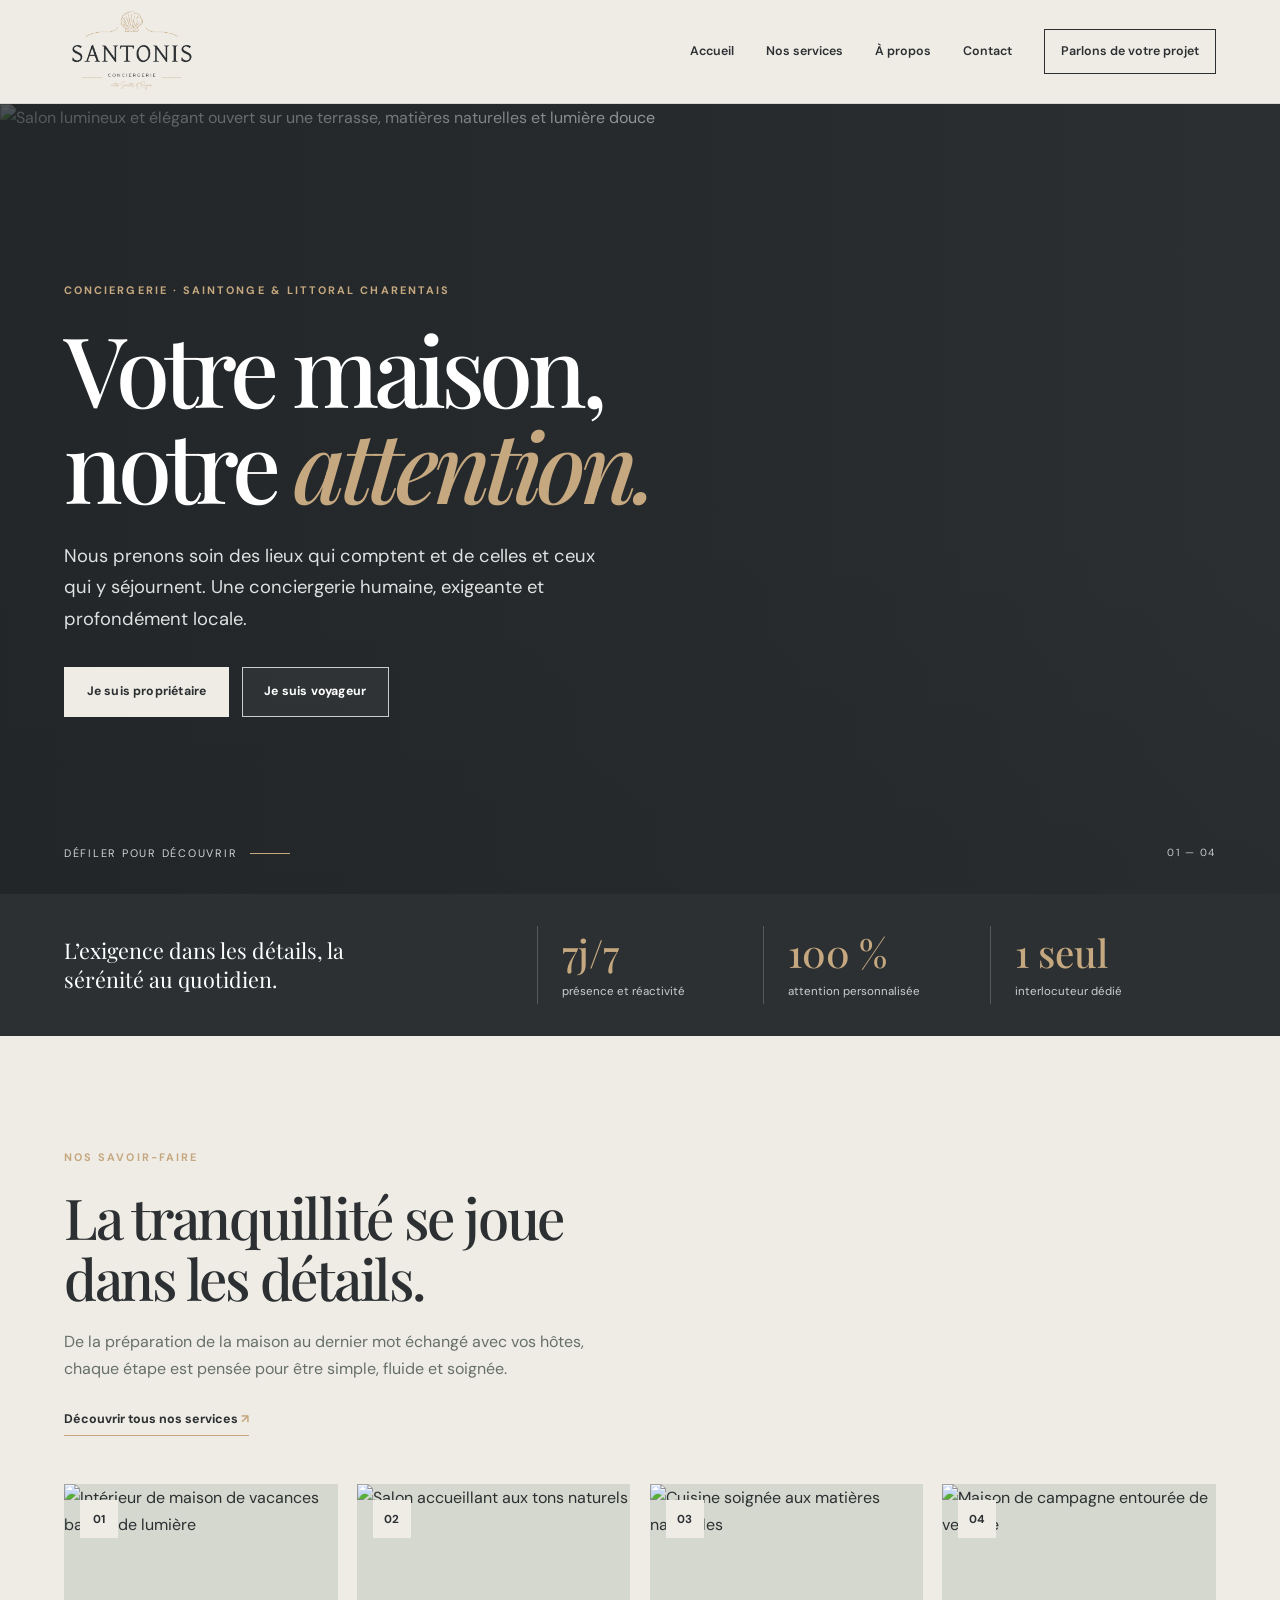
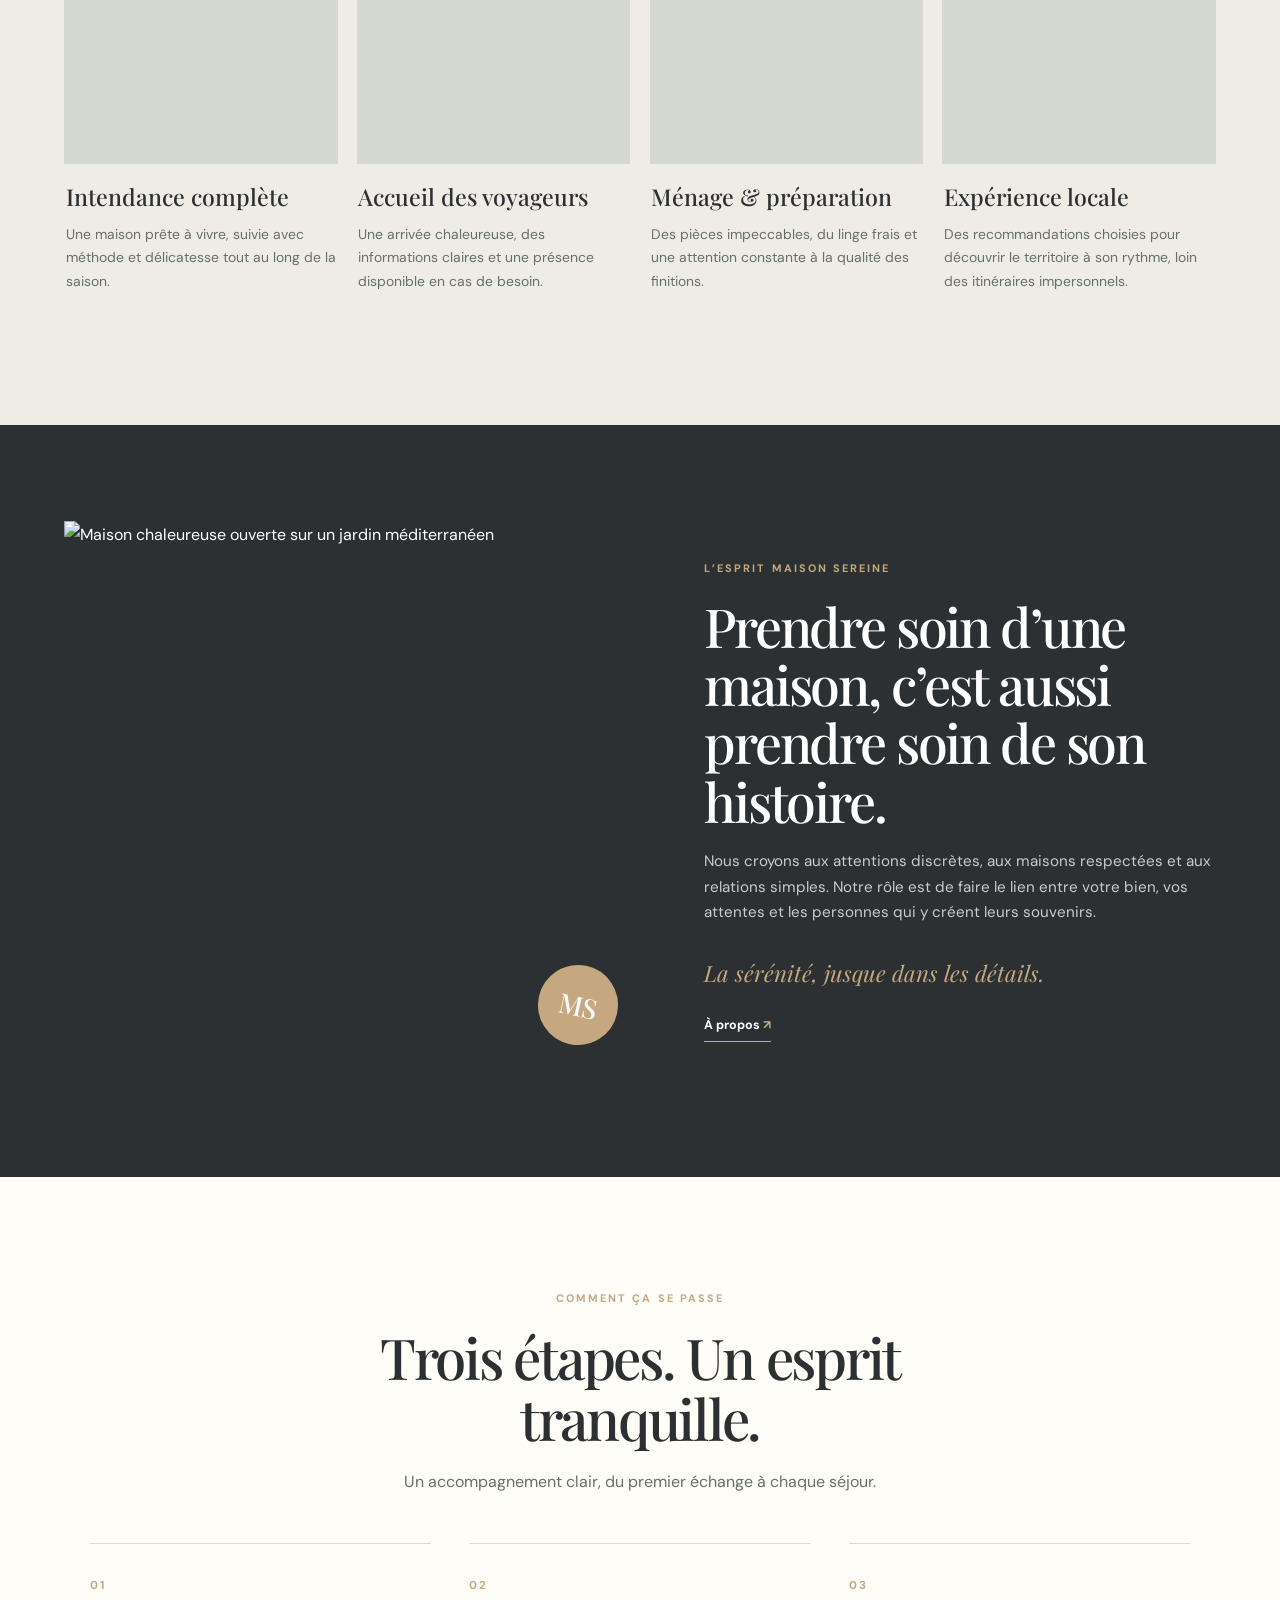
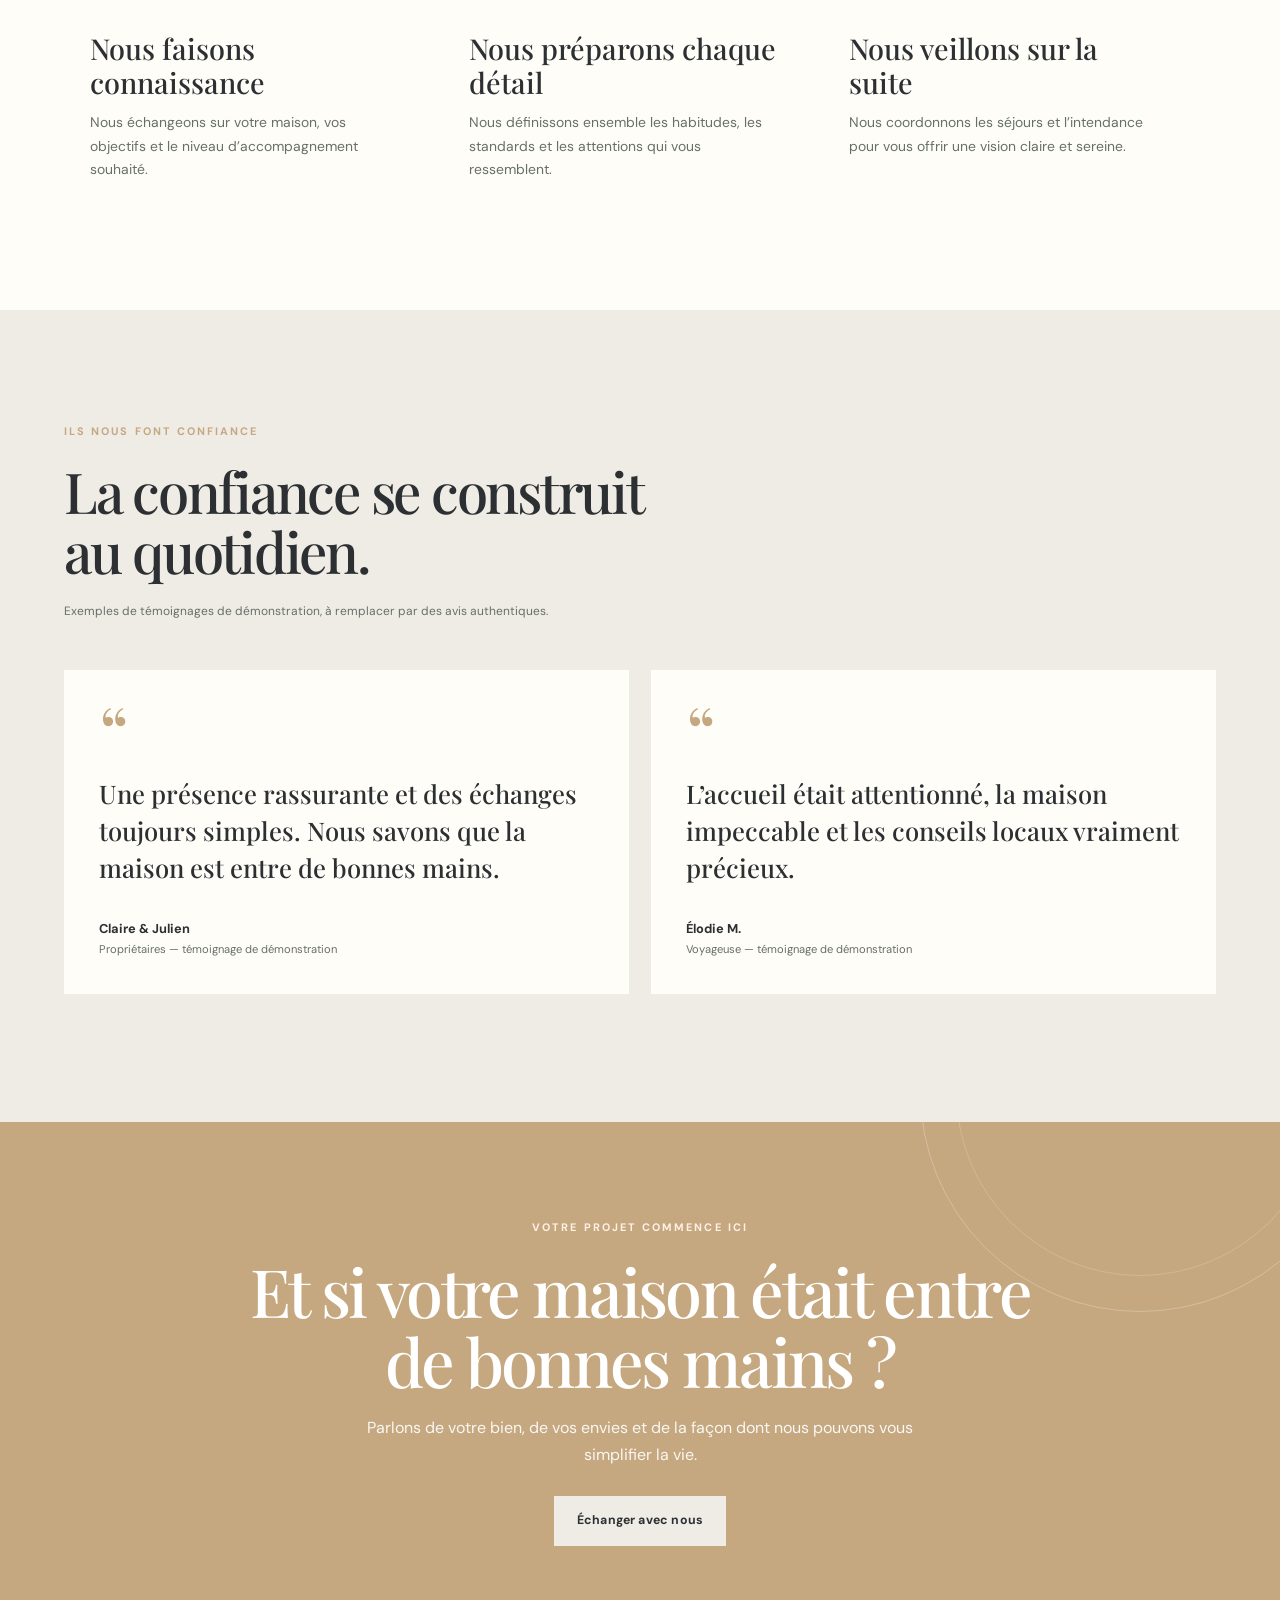
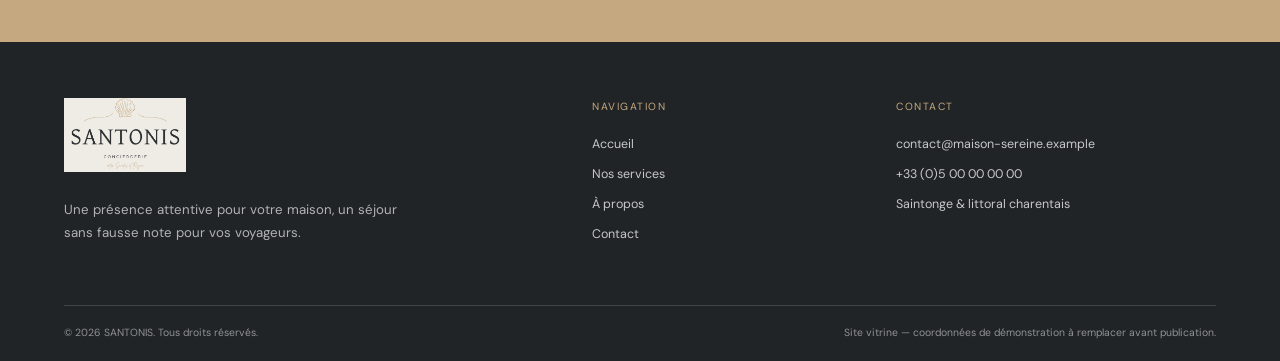
==== commit 7db32a21: "Agrandit le logo et passe l’en-tête en lin" ====
--- a/index.html
+++ b/index.html
@@ -3,7 +3,7 @@
 <head>
   <meta charset="utf-8">
   <meta name="viewport" content="width=device-width, initial-scale=1">
-  <meta name="theme-color" content="#2c3032">
+  <meta name="theme-color" content="#efece6">
   <meta name="description" content="">
   <title>SANTONIS</title>
   <link rel="preconnect" href="https://fonts.googleapis.com">
@@ -15,7 +15,7 @@
 <body data-page="accueil">
   <a class="skip-link" href="#contenu" data-content="accessibilite.lien"></a>
   <header class="site-header">
-    <a class="brand" href="index.html" aria-label="SANTONIS — accueil"><img class="brand-logo" src="images/logo.png" alt="SANTONIS"></a>
+    <a class="brand" href="index.html" aria-label="SANTONIS — accueil"><img class="brand-logo" src="images/santonis_logo" alt="SANTONIS"></a>
     <button class="menu-toggle" type="button" aria-expanded="false" aria-controls="navigation-principale" data-aria-label="accessibilite.menu" data-content="accessibilite.ouvrir_menu"><span></span><span></span></button>
     <nav class="main-nav" id="navigation-principale" aria-label="Navigation principale"><a href="index.html" data-content="site.navigation.0.label"></a><a href="services.html" data-content="site.navigation.1.label"></a><a href="a-propos.html" data-content="site.navigation.2.label"></a><a href="contact.html" data-content="site.navigation.3.label"></a><a class="nav-cta" href="contact.html" data-content="site.cta"></a></nav>
   </header>
@@ -58,6 +58,6 @@
     </section>
     <section class="final-cta reveal"><p class="eyebrow eyebrow-light" data-content="accueil.cta_final.eyebrow"></p><h2 data-content="accueil.cta_final.titre"></h2><p data-content="accueil.cta_final.texte"></p><a class="button button-light" data-attr-href="accueil.cta_final.href" data-content="accueil.cta_final.bouton"></a><div class="cta-orbit" aria-hidden="true"></div></section>
   </main>
-  <footer class="site-footer"><div class="footer-main"><div class="footer-brand"><a class="brand brand-footer" href="index.html"><img class="brand-logo" src="images/logo.png" alt="SANTONIS"></a><p data-content="site.footer_intro"></p></div><div class="footer-links"><p class="footer-label" data-content="accessibilite.navigation"></p><a href="index.html" data-content="site.navigation.0.label"></a><a href="services.html" data-content="site.navigation.1.label"></a><a href="a-propos.html" data-content="site.navigation.2.label"></a><a href="contact.html" data-content="site.navigation.3.label"></a></div><div class="footer-contact"><p class="footer-label" data-content="accessibilite.contact"></p><a data-attr-href="site.email_href" data-content="site.email"></a><a data-attr-href="site.telephone_href" data-content="site.telephone"></a><span data-content="site.zone"></span></div></div><div class="footer-bottom"><span data-content="site.copyright"></span><span data-content="site.footer_note"></span></div></footer>
+  <footer class="site-footer"><div class="footer-main"><div class="footer-brand"><a class="brand brand-footer" href="index.html"><img class="brand-logo" src="images/santonis_logo" alt="SANTONIS"></a><p data-content="site.footer_intro"></p></div><div class="footer-links"><p class="footer-label" data-content="accessibilite.navigation"></p><a href="index.html" data-content="site.navigation.0.label"></a><a href="services.html" data-content="site.navigation.1.label"></a><a href="a-propos.html" data-content="site.navigation.2.label"></a><a href="contact.html" data-content="site.navigation.3.label"></a></div><div class="footer-contact"><p class="footer-label" data-content="accessibilite.contact"></p><a data-attr-href="site.email_href" data-content="site.email"></a><a data-attr-href="site.telephone_href" data-content="site.telephone"></a><span data-content="site.zone"></span></div></div><div class="footer-bottom"><span data-content="site.copyright"></span><span data-content="site.footer_note"></span></div></footer>
 </body>
 </html>
--- a/css/style.css
+++ b/css/style.css
@@ -5,7 +5,7 @@
   --content:1200px;--gutter:clamp(1.2rem,5vw,5rem);--ease:cubic-bezier(.2,.7,.2,1);
 }
 *{box-sizing:border-box}html{scroll-behavior:smooth;scroll-padding-top:90px}body{margin:0;background:var(--paper);color:var(--ink);font-family:var(--font-body);font-size:16px;line-height:1.7;-webkit-font-smoothing:antialiased}img{display:block;width:100%;height:100%;object-fit:cover}a{color:inherit;text-decoration:none}button,input,select,textarea{font:inherit}button,a,input,select,textarea{-webkit-tap-highlight-color:transparent}a:focus-visible,button:focus-visible,input:focus-visible,select:focus-visible,textarea:focus-visible{outline:3px solid var(--clay);outline-offset:4px}::selection{background:var(--sage);color:white}.skip-link{position:fixed;z-index:1000;left:1rem;top:-6rem;background:var(--paper);padding:.8rem 1rem}.skip-link:focus{top:1rem}
-.site-header{height:86px;padding:0 var(--gutter);display:flex;align-items:center;justify-content:space-between;position:relative;z-index:30;background:var(--paper);border-bottom:1px solid rgba(44,48,50,.07)}.brand{display:inline-flex;align-items:center;gap:.7rem;min-width:200px}.brand-mark{display:grid;place-items:center;width:39px;height:39px;background:var(--forest);color:var(--cream);font-family:var(--font-display);font-size:1.2rem;line-height:1;position:relative}.brand-mark span{font-size:.65rem;position:absolute;right:4px;bottom:4px;color:#c5a880}.brand-name{font-family:var(--font-display);font-size:1.2rem;letter-spacing:.01em}.brand-logo{display:block;width:auto;height:auto;max-width:190px;max-height:58px;object-fit:contain}.brand-footer .brand-logo{max-width:210px;max-height:64px}.main-nav{display:flex;align-items:center;gap:clamp(1rem,2.5vw,2.5rem)}.main-nav>a{font-size:.78rem;font-weight:600;white-space:nowrap;transition:color .2s}.main-nav>a:hover{color:var(--clay)}.main-nav .nav-cta{padding:.7rem 1rem;border:1px solid var(--forest);color:var(--forest)}.menu-toggle{display:none}
+.site-header{height:104px;padding:0 var(--gutter);display:flex;align-items:center;justify-content:space-between;position:relative;z-index:30;background:var(--cream);border-bottom:1px solid rgba(44,48,50,.12)}.brand{display:inline-flex;align-items:center;gap:.7rem;min-width:200px}.brand-mark{display:grid;place-items:center;width:39px;height:39px;background:var(--forest);color:var(--cream);font-family:var(--font-display);font-size:1.2rem;line-height:1;position:relative}.brand-mark span{font-size:.65rem;position:absolute;right:4px;bottom:4px;color:#c5a880}.brand-name{font-family:var(--font-display);font-size:1.2rem;letter-spacing:.01em}.brand-logo{display:block;width:auto;height:auto;max-width:280px;max-height:82px;object-fit:contain}.brand-footer .brand-logo{max-width:240px;max-height:74px}.main-nav{display:flex;align-items:center;gap:clamp(1rem,2.5vw,2.5rem)}.main-nav>a{font-size:.78rem;font-weight:600;white-space:nowrap;transition:color .2s}.main-nav>a:hover{color:var(--clay)}.main-nav .nav-cta{padding:.7rem 1rem;border:1px solid var(--forest);color:var(--forest)}.menu-toggle{display:none}
 .hero{position:relative;min-height:min(790px,calc(100svh - 86px));overflow:hidden;background:var(--forest);display:flex;align-items:center;color:white}.hero-image,.page-hero-image{position:absolute;inset:0;width:100%;height:100%;object-fit:cover}.hero-image{object-position:center 58%}.hero-shade{position:absolute;inset:0;background:linear-gradient(90deg,rgba(32,36,38,.78) 0%,rgba(32,36,38,.56) 40%,rgba(32,36,38,.08) 100%),linear-gradient(0deg,rgba(32,36,38,.24),transparent 45%)}.hero-content{position:relative;z-index:1;max-width:760px;padding:clamp(4rem,10vw,9rem) var(--gutter)}.eyebrow{font-size:.68rem;font-weight:700;letter-spacing:.19em;text-transform:uppercase;color:var(--clay);margin:0 0 1.25rem}.eyebrow-light{color:#c5a880}.hero h1,.page-hero h1{font:500 clamp(3.4rem,7.6vw,7rem)/.99 var(--font-display);letter-spacing:-.055em;margin:0;max-width:780px}.hero h1 em,.page-hero h1 em{font-weight:500;color:#c5a880}.hero-copy{font-size:clamp(1rem,1.5vw,1.15rem);max-width:540px;color:rgba(255,255,255,.86);margin:1.8rem 0 2rem}.hero-actions{display:flex;gap:.8rem;flex-wrap:wrap}.button{display:inline-flex;align-items:center;justify-content:center;min-height:48px;padding:.85rem 1.35rem;border:1px solid transparent;font-size:.77rem;font-weight:700;letter-spacing:.015em;transition:transform .25s var(--ease),background .25s,color .25s;cursor:pointer;text-align:center}.button:hover{transform:translateY(-2px)}.button-light{background:var(--cream);color:var(--forest)}.button-light:hover{background:white}.button-outline-light{border-color:rgba(255,255,255,.75);color:white;background:rgba(255,255,255,.05)}.button-outline-light:hover{background:rgba(255,255,255,.16)}.button-dark{background:var(--forest);color:white}.button-dark:hover{background:var(--forest-deep)}.hero-scroll{position:absolute;bottom:2rem;left:var(--gutter);font-size:.68rem;text-transform:uppercase;letter-spacing:.16em;color:rgba(255,255,255,.8)}.hero-scroll:after{content:"";display:inline-block;width:40px;height:1px;background:#c5a880;vertical-align:middle;margin-left:.8rem}.hero-index{position:absolute;right:var(--gutter);bottom:2rem;font-size:.65rem;letter-spacing:.15em;color:rgba(255,255,255,.75)}
 .trust-strip{padding:2rem var(--gutter);background:var(--forest);color:white;display:grid;grid-template-columns:1.3fr 2fr;gap:2rem;align-items:center}.trust-intro{font-family:var(--font-display);font-size:1.35rem;line-height:1.35;max-width:340px;margin:0}.trust-stats{display:grid;grid-template-columns:repeat(3,1fr)}.trust-stat{padding:.2rem 1.5rem;border-left:1px solid rgba(255,255,255,.2);display:flex;flex-direction:column}.trust-stat strong{font:500 clamp(1.7rem,3vw,2.7rem)/1.2 var(--font-display);color:#c5a880}.trust-stat span{font-size:.72rem;color:rgba(255,255,255,.76);margin-top:.4rem}
 .section{padding:var(--space-7) var(--gutter)}.section-cream{background:var(--cream)}.section-heading{max-width:610px;margin-bottom:3rem}.section-heading h2,.manifesto h2,.story-copy h2,.area-copy h2,.contact-form-wrap h2,.contact-bottom h2,.values-section h2{font:500 clamp(2.4rem,4.4vw,4.3rem)/1.08 var(--font-display);letter-spacing:-.04em;margin:0 0 1.2rem;color:var(--forest)}.section-heading>p:not(.eyebrow){color:var(--muted);max-width:560px}.section-heading-centered{text-align:center;margin-left:auto;margin-right:auto}.section-heading-centered>p:not(.eyebrow){margin-left:auto;margin-right:auto}.text-link{display:inline-block;font-size:.78rem;font-weight:700;color:var(--forest);padding-bottom:.3rem;border-bottom:1px solid var(--clay);margin-top:.7rem}.text-link:after{content:" ↗";color:var(--clay)}.text-link-light{color:white;border-color:#c5a880}.service-grid{display:grid;grid-template-columns:repeat(4,minmax(0,1fr));gap:1.2rem}.service-card:nth-child(even){transform:translateY(2rem)}.service-image-wrap{height:280px;position:relative;overflow:hidden;background:#d5d8ce}.service-image-wrap img{transition:transform .7s var(--ease)}.service-card:hover img{transform:scale(1.045)}.card-number{position:absolute;top:1rem;left:1rem;display:grid;place-items:center;width:38px;height:38px;background:var(--cream);color:var(--forest);font-size:.72rem;font-weight:700}.service-card-copy{padding:1.2rem .1rem}.service-card h3,.step-card h3,.offer-card h3,.value-card h3{font:500 1.45rem/1.2 var(--font-display);color:var(--forest);margin:0 0 .7rem}.service-card p,.step-card p,.value-card p{font-size:.87rem;color:var(--muted);margin:0}
@@ -20,5 +20,5 @@
 .reveal{opacity:0;transform:translateY(22px);transition:opacity .75s var(--ease),transform .75s var(--ease)}.reveal.is-visible{opacity:1;transform:translateY(0)}@media(prefers-reduced-motion:reduce){*,*::before,*::after{scroll-behavior:auto!important;animation-duration:.01ms!important;transition-duration:.01ms!important}.reveal{opacity:1;transform:none}}
 @media(min-width:1500px){:root{--gutter:max(5rem,calc((100vw - 1400px)/2))}.hero-content{padding-left:var(--gutter)}}
 @media(max-width:1050px){.main-nav{gap:1rem}.main-nav>a{font-size:.72rem}.brand{min-width:auto}.service-grid{grid-template-columns:repeat(2,minmax(0,1fr));gap:2rem 1.2rem}.service-image-wrap{height:330px}.manifesto{gap:3rem;padding-top:5rem;padding-bottom:5rem}.manifesto-image{height:470px}.offer-card{grid-template-columns:50px minmax(0,1fr) minmax(200px,.7fr);gap:1.2rem}.story-section{gap:3rem}.founder-visual img{height:460px}.contact-layout{gap:3rem}}
-@media(max-width:760px){:root{--space-7:4.5rem;--gutter:1.25rem}.site-header{height:72px;padding:0 var(--gutter)}.brand-mark{width:34px;height:34px}.brand-name{font-size:1.1rem}.menu-toggle{display:flex;flex-direction:column;justify-content:center;gap:6px;width:48px;height:48px;border:1px solid var(--line);background:transparent;padding:0 12px;cursor:pointer}.menu-toggle span{display:block;width:100%;height:1px;background:var(--forest);transition:transform .2s}.menu-toggle[aria-expanded=true] span:first-child{transform:translateY(3.5px) rotate(45deg)}.menu-toggle[aria-expanded=true] span:last-child{transform:translateY(-3.5px) rotate(-45deg)}.main-nav{position:absolute;left:0;right:0;top:72px;background:var(--paper);padding:1rem var(--gutter) 1.4rem;display:flex;flex-direction:column;align-items:stretch;gap:0;border-bottom:1px solid var(--line);box-shadow:0 18px 24px rgba(20,35,27,.08);visibility:hidden;opacity:0;transform:translateY(-8px);transition:opacity .2s,transform .2s,visibility .2s}.main-nav.is-open{visibility:visible;opacity:1;transform:translateY(0)}.main-nav>a{font-size:.9rem;padding:.85rem 0;border-bottom:1px solid var(--line)}.main-nav .nav-cta{margin-top:.8rem;text-align:center;border:1px solid var(--forest);padding:.8rem}.hero{min-height:calc(100svh - 72px);min-height:max(640px,calc(100svh - 72px));align-items:flex-end}.hero-image{object-position:58% center}.hero-shade{background:linear-gradient(0deg,rgba(32,36,38,.88),rgba(32,36,38,.35) 70%,rgba(32,36,38,.12))}.hero-content{padding:5rem var(--gutter) 6.5rem}.hero h1,.page-hero h1{font-size:clamp(3.2rem,14vw,5.5rem)}.hero-copy{font-size:.96rem;max-width:440px;margin:1.2rem 0 1.5rem}.hero-actions{display:grid;grid-template-columns:1fr;max-width:340px;gap:.65rem}.hero-scroll{bottom:1.5rem}.hero-index{bottom:1.5rem;font-size:.58rem}.trust-strip{grid-template-columns:1fr;gap:1.4rem;padding:2rem var(--gutter)}.trust-intro{font-size:1.25rem}.trust-stats{gap:0}.trust-stat{padding:.1rem .7rem}.trust-stat:first-child{padding-left:0;border-left:0}.trust-stat strong{font-size:1.65rem}.trust-stat span{font-size:.65rem;line-height:1.4}.section{padding:var(--space-7) var(--gutter)}.section-heading{margin-bottom:2.2rem}.section-heading h2,.manifesto h2,.story-copy h2,.area-copy h2,.contact-form-wrap h2,.contact-bottom h2,.values-section h2{font-size:clamp(2.4rem,10vw,3.5rem)}.service-grid{grid-template-columns:1fr;gap:1rem}.service-card:nth-child(even){transform:none}.service-image-wrap{height:clamp(250px,72vw,390px)}.service-card-copy{padding:1rem 0 1.4rem}.service-card h3{font-size:1.6rem}.manifesto{grid-template-columns:1fr;gap:2.5rem;padding:4rem var(--gutter)}.manifesto-image{height:390px;width:calc(100% - 1rem);justify-self:start}.image-stamp{width:76px;height:76px;right:-12px;bottom:18px}.manifesto-copy{padding:0 .2rem}.steps-grid{grid-template-columns:1fr;gap:1.5rem}.step-card{padding:1.2rem 0 1.2rem 0}.step-number{margin-bottom:1rem}.step-card h3{font-size:1.6rem}.testimonial-grid{grid-template-columns:1fr;gap:1rem}.testimonial-card{padding:1.7rem;min-height:0}.testimonial-card blockquote{font-size:1.35rem;margin-bottom:1.5rem}.final-cta{padding:4.5rem var(--gutter)}.final-cta h2{font-size:clamp(2.6rem,10vw,3.8rem)}.footer-main{grid-template-columns:1fr 1fr;gap:2rem 1rem}.footer-brand{grid-column:1/-1}.footer-bottom{flex-direction:column;gap:.5rem}.page-hero{min-height:560px}.page-hero-short{min-height:480px}.page-hero-content{padding:5rem var(--gutter)}.page-hero-content>p:last-child{font-size:.94rem}.offer-card{grid-template-columns:42px 1fr;gap:.8rem 1rem;padding:1.7rem 0}.offer-number{font-size:1.8rem}.offer-main h3{font-size:1.55rem}.offer-main p{font-size:.88rem}.offer-details{grid-column:2}.audience-split{grid-template-columns:1fr}.audience-panel{min-height:570px}.audience-content{padding:2rem var(--gutter)}.audience-content h2{font-size:2.6rem}.story-section{grid-template-columns:1fr;gap:2.5rem}.story-copy{order:1}.founder-visual{order:0;width:100%;max-width:none}.founder-visual img{height:390px;object-position:center 35%}.story-copy h2{font-size:2.7rem}.values-section{padding:4rem var(--gutter)}.values-grid{grid-template-columns:1fr;gap:.8rem}.value-card{padding:1.3rem 0}.value-spark{margin-bottom:.8rem}.area-section{grid-template-columns:1fr;gap:2rem}.map-frame{height:350px;box-shadow:10px 10px 0 rgba(117,138,120,.2);border-width:5px}.contact-layout{grid-template-columns:1fr;gap:2.5rem}.form-row{grid-template-columns:1fr;gap:0}.contact-aside{display:grid;grid-template-columns:1fr}.contact-aside-image{height:240px}.contact-details{padding:1.5rem}.contact-bottom{padding:4rem var(--gutter)}}
+@media(max-width:760px){:root{--space-7:4.5rem;--gutter:1.25rem}.site-header{height:88px;padding:0 var(--gutter);background:var(--cream)}.brand-logo{max-width:220px;max-height:68px}.brand-footer .brand-logo{max-width:220px;max-height:68px}.brand-mark{width:34px;height:34px}.brand-name{font-size:1.1rem}.menu-toggle{display:flex;flex-direction:column;justify-content:center;gap:6px;width:48px;height:48px;border:1px solid var(--line);background:transparent;padding:0 12px;cursor:pointer}.menu-toggle span{display:block;width:100%;height:1px;background:var(--forest);transition:transform .2s}.menu-toggle[aria-expanded=true] span:first-child{transform:translateY(3.5px) rotate(45deg)}.menu-toggle[aria-expanded=true] span:last-child{transform:translateY(-3.5px) rotate(-45deg)}.main-nav{position:absolute;left:0;right:0;top:88px;background:var(--cream);padding:1rem var(--gutter) 1.4rem;display:flex;flex-direction:column;align-items:stretch;gap:0;border-bottom:1px solid var(--line);box-shadow:0 18px 24px rgba(20,35,27,.08);visibility:hidden;opacity:0;transform:translateY(-8px);transition:opacity .2s,transform .2s,visibility .2s}.main-nav.is-open{visibility:visible;opacity:1;transform:translateY(0)}.main-nav>a{font-size:.9rem;padding:.85rem 0;border-bottom:1px solid var(--line)}.main-nav .nav-cta{margin-top:.8rem;text-align:center;border:1px solid var(--forest);padding:.8rem}.hero{min-height:calc(100svh - 88px);min-height:max(640px,calc(100svh - 88px));align-items:flex-end}.hero-image{object-position:58% center}.hero-shade{background:linear-gradient(0deg,rgba(32,36,38,.88),rgba(32,36,38,.35) 70%,rgba(32,36,38,.12))}.hero-content{padding:5rem var(--gutter) 6.5rem}.hero h1,.page-hero h1{font-size:clamp(3.2rem,14vw,5.5rem)}.hero-copy{font-size:.96rem;max-width:440px;margin:1.2rem 0 1.5rem}.hero-actions{display:grid;grid-template-columns:1fr;max-width:340px;gap:.65rem}.hero-scroll{bottom:1.5rem}.hero-index{bottom:1.5rem;font-size:.58rem}.trust-strip{grid-template-columns:1fr;gap:1.4rem;padding:2rem var(--gutter)}.trust-intro{font-size:1.25rem}.trust-stats{gap:0}.trust-stat{padding:.1rem .7rem}.trust-stat:first-child{padding-left:0;border-left:0}.trust-stat strong{font-size:1.65rem}.trust-stat span{font-size:.65rem;line-height:1.4}.section{padding:var(--space-7) var(--gutter)}.section-heading{margin-bottom:2.2rem}.section-heading h2,.manifesto h2,.story-copy h2,.area-copy h2,.contact-form-wrap h2,.contact-bottom h2,.values-section h2{font-size:clamp(2.4rem,10vw,3.5rem)}.service-grid{grid-template-columns:1fr;gap:1rem}.service-card:nth-child(even){transform:none}.service-image-wrap{height:clamp(250px,72vw,390px)}.service-card-copy{padding:1rem 0 1.4rem}.service-card h3{font-size:1.6rem}.manifesto{grid-template-columns:1fr;gap:2.5rem;padding:4rem var(--gutter)}.manifesto-image{height:390px;width:calc(100% - 1rem);justify-self:start}.image-stamp{width:76px;height:76px;right:-12px;bottom:18px}.manifesto-copy{padding:0 .2rem}.steps-grid{grid-template-columns:1fr;gap:1.5rem}.step-card{padding:1.2rem 0 1.2rem 0}.step-number{margin-bottom:1rem}.step-card h3{font-size:1.6rem}.testimonial-grid{grid-template-columns:1fr;gap:1rem}.testimonial-card{padding:1.7rem;min-height:0}.testimonial-card blockquote{font-size:1.35rem;margin-bottom:1.5rem}.final-cta{padding:4.5rem var(--gutter)}.final-cta h2{font-size:clamp(2.6rem,10vw,3.8rem)}.footer-main{grid-template-columns:1fr 1fr;gap:2rem 1rem}.footer-brand{grid-column:1/-1}.footer-bottom{flex-direction:column;gap:.5rem}.page-hero{min-height:560px}.page-hero-short{min-height:480px}.page-hero-content{padding:5rem var(--gutter)}.page-hero-content>p:last-child{font-size:.94rem}.offer-card{grid-template-columns:42px 1fr;gap:.8rem 1rem;padding:1.7rem 0}.offer-number{font-size:1.8rem}.offer-main h3{font-size:1.55rem}.offer-main p{font-size:.88rem}.offer-details{grid-column:2}.audience-split{grid-template-columns:1fr}.audience-panel{min-height:570px}.audience-content{padding:2rem var(--gutter)}.audience-content h2{font-size:2.6rem}.story-section{grid-template-columns:1fr;gap:2.5rem}.story-copy{order:1}.founder-visual{order:0;width:100%;max-width:none}.founder-visual img{height:390px;object-position:center 35%}.story-copy h2{font-size:2.7rem}.values-section{padding:4rem var(--gutter)}.values-grid{grid-template-columns:1fr;gap:.8rem}.value-card{padding:1.3rem 0}.value-spark{margin-bottom:.8rem}.area-section{grid-template-columns:1fr;gap:2rem}.map-frame{height:350px;box-shadow:10px 10px 0 rgba(117,138,120,.2);border-width:5px}.contact-layout{grid-template-columns:1fr;gap:2.5rem}.form-row{grid-template-columns:1fr;gap:0}.contact-aside{display:grid;grid-template-columns:1fr}.contact-aside-image{height:240px}.contact-details{padding:1.5rem}.contact-bottom{padding:4rem var(--gutter)}}
 @media(max-width:390px){.hero h1,.page-hero h1{font-size:3.1rem}.hero-actions .button{width:100%}.trust-stat{padding:0 .45rem}.trust-stat strong{font-size:1.45rem}.trust-stat span{font-size:.6rem}.footer-main{grid-template-columns:1fr}.footer-brand{grid-column:auto}.brand{gap:.55rem}.service-image-wrap{height:250px}.offer-card{grid-template-columns:34px 1fr}.offer-number{font-size:1.5rem}.contact-form-wrap h2{font-size:2.4rem}}
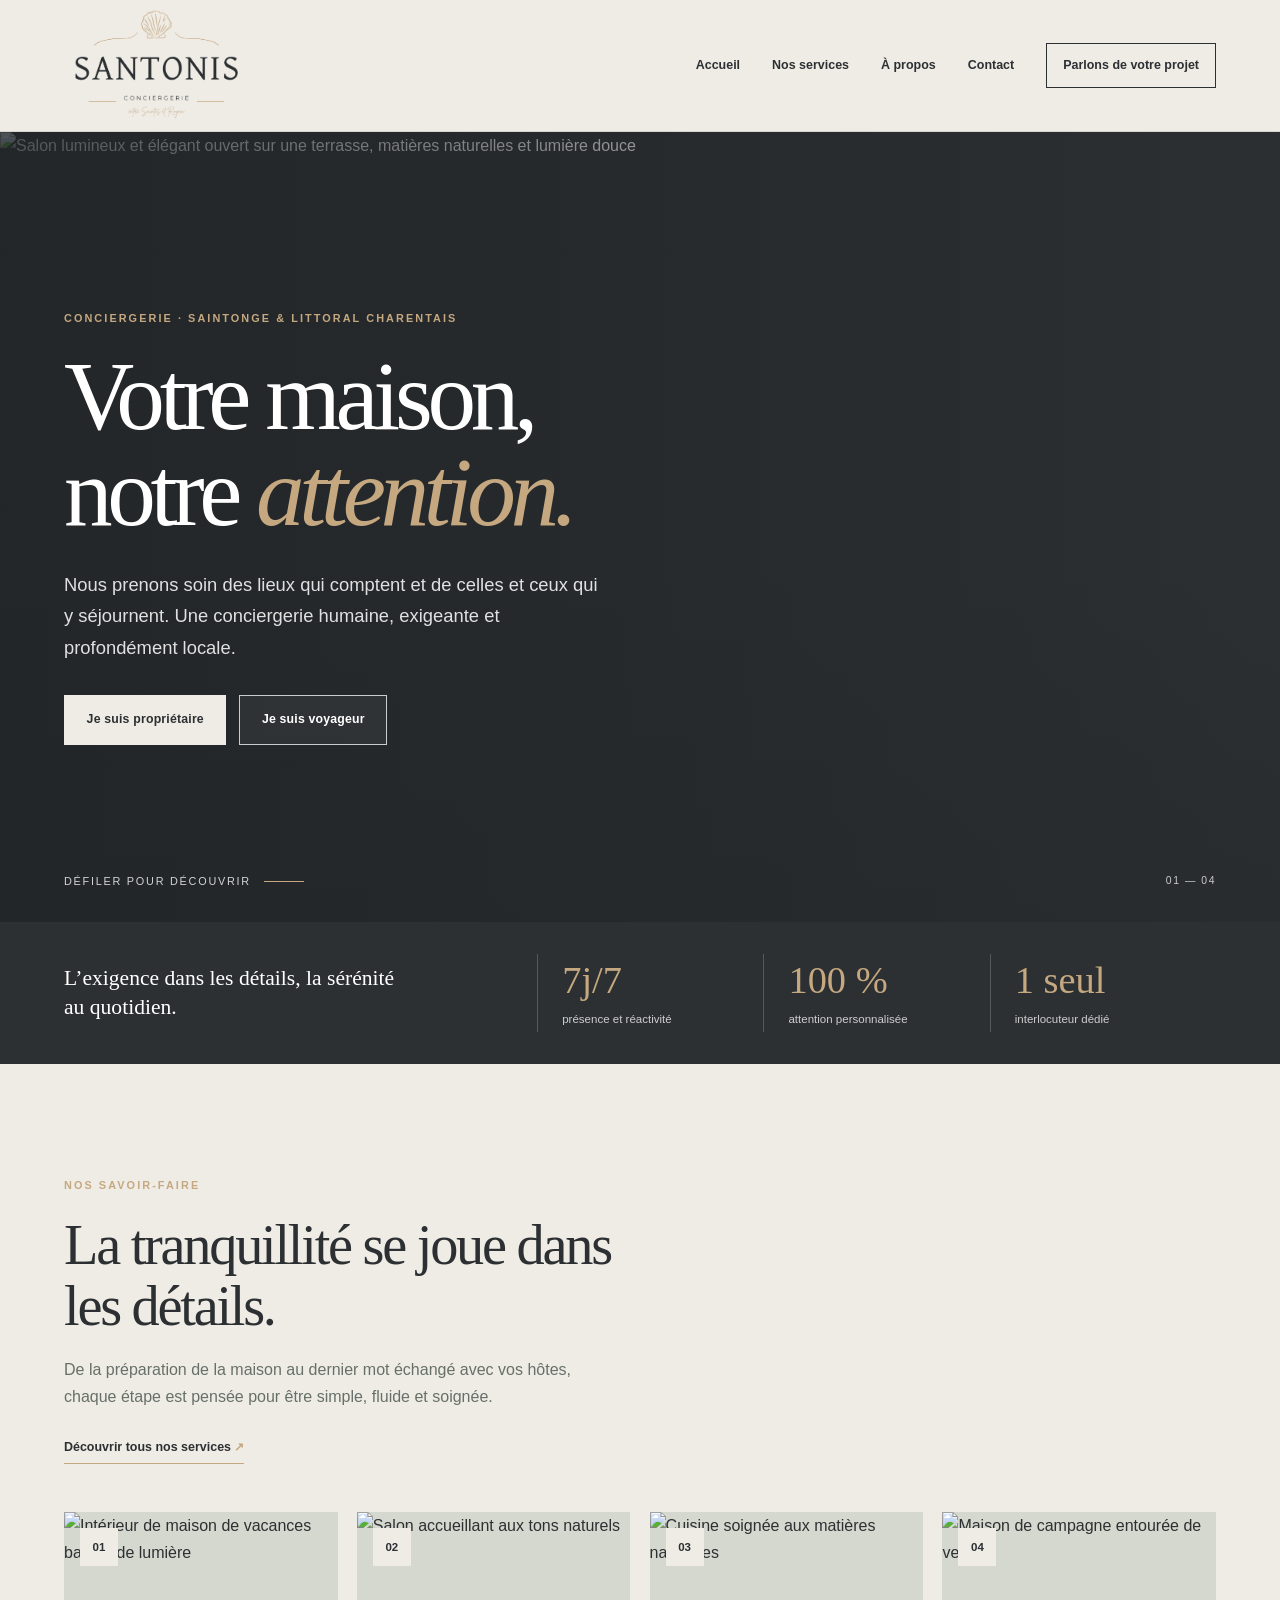
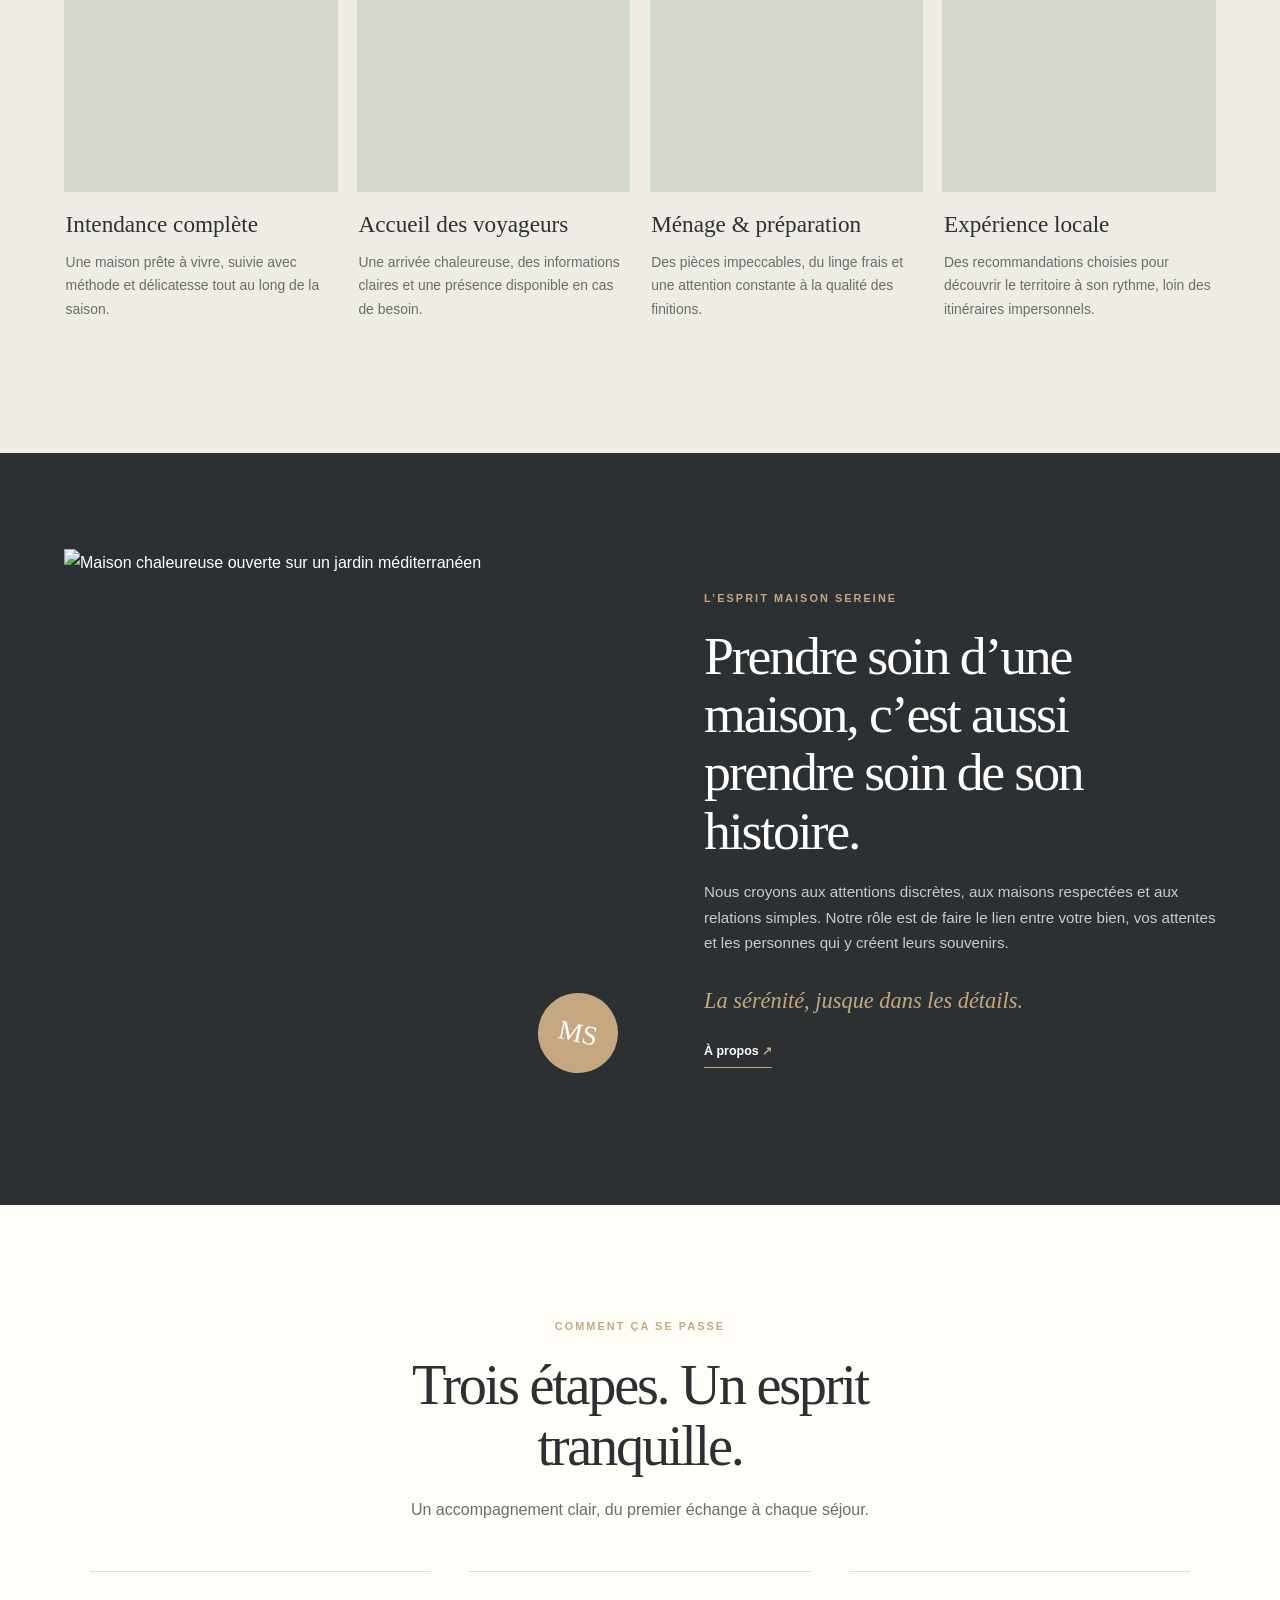
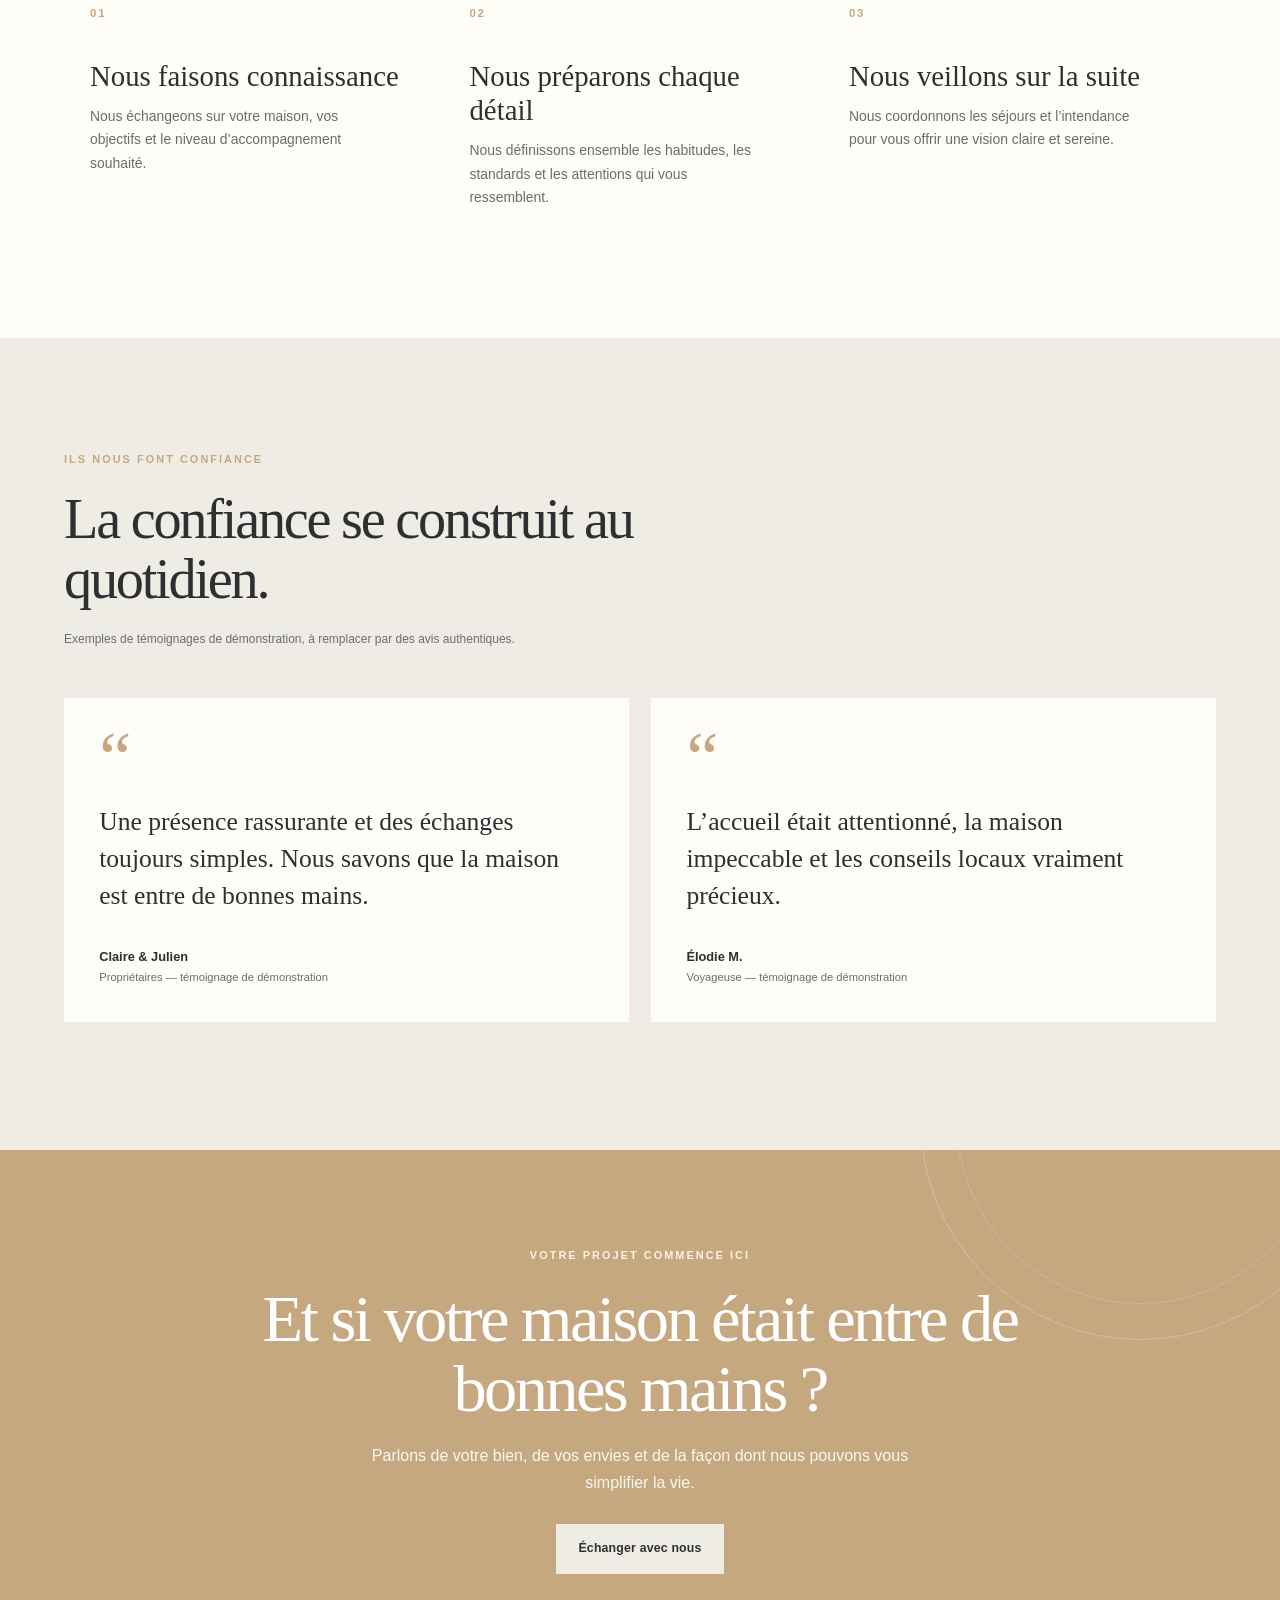
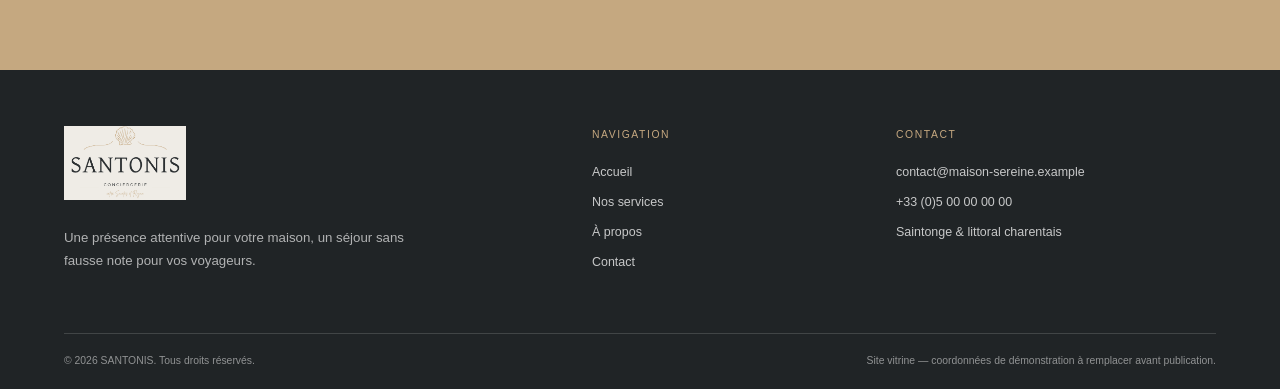
==== commit a6b1b2ef: "Reprend le registre visuel Ardoise et Lin Doré" ====
--- a/index.html
+++ b/index.html
@@ -3,12 +3,12 @@
 <head>
   <meta charset="utf-8">
   <meta name="viewport" content="width=device-width, initial-scale=1">
-  <meta name="theme-color" content="#efece6">
+  <meta name="theme-color" content="#EFECE6">
   <meta name="description" content="">
   <title>SANTONIS</title>
   <link rel="preconnect" href="https://fonts.googleapis.com">
   <link rel="preconnect" href="https://fonts.gstatic.com" crossorigin>
-  <link href="https://fonts.googleapis.com/css2?family=DM+Sans:wght@400;500;600;700&family=Playfair+Display:ital,wght@0,500;0,600;0,700;1,500;1,600&display=swap" rel="stylesheet">
+  <link href="https://fonts.googleapis.com/css2?family=Cormorant+Garamond:wght@400;500;600&family=Inter:wght@400;500;600;700&display=swap" rel="stylesheet">
   <link rel="stylesheet" href="css/style.css">
   <script src="js/main.js" defer></script>
 </head>
--- a/css/style.css
+++ b/css/style.css
@@ -5,7 +5,7 @@
   --content:1200px;--gutter:clamp(1.2rem,5vw,5rem);--ease:cubic-bezier(.2,.7,.2,1);
 }
 *{box-sizing:border-box}html{scroll-behavior:smooth;scroll-padding-top:90px}body{margin:0;background:var(--paper);color:var(--ink);font-family:var(--font-body);font-size:16px;line-height:1.7;-webkit-font-smoothing:antialiased}img{display:block;width:100%;height:100%;object-fit:cover}a{color:inherit;text-decoration:none}button,input,select,textarea{font:inherit}button,a,input,select,textarea{-webkit-tap-highlight-color:transparent}a:focus-visible,button:focus-visible,input:focus-visible,select:focus-visible,textarea:focus-visible{outline:3px solid var(--clay);outline-offset:4px}::selection{background:var(--sage);color:white}.skip-link{position:fixed;z-index:1000;left:1rem;top:-6rem;background:var(--paper);padding:.8rem 1rem}.skip-link:focus{top:1rem}
-.site-header{height:104px;padding:0 var(--gutter);display:flex;align-items:center;justify-content:space-between;position:relative;z-index:30;background:var(--cream);border-bottom:1px solid rgba(44,48,50,.12)}.brand{display:inline-flex;align-items:center;gap:.7rem;min-width:200px}.brand-mark{display:grid;place-items:center;width:39px;height:39px;background:var(--forest);color:var(--cream);font-family:var(--font-display);font-size:1.2rem;line-height:1;position:relative}.brand-mark span{font-size:.65rem;position:absolute;right:4px;bottom:4px;color:#c5a880}.brand-name{font-family:var(--font-display);font-size:1.2rem;letter-spacing:.01em}.brand-logo{display:block;width:auto;height:auto;max-width:280px;max-height:82px;object-fit:contain}.brand-footer .brand-logo{max-width:240px;max-height:74px}.main-nav{display:flex;align-items:center;gap:clamp(1rem,2.5vw,2.5rem)}.main-nav>a{font-size:.78rem;font-weight:600;white-space:nowrap;transition:color .2s}.main-nav>a:hover{color:var(--clay)}.main-nav .nav-cta{padding:.7rem 1rem;border:1px solid var(--forest);color:var(--forest)}.menu-toggle{display:none}
+.site-header{height:132px;padding:0 var(--gutter);display:flex;align-items:center;justify-content:space-between;position:relative;z-index:30;background:var(--cream);border-bottom:1px solid rgba(44,48,50,.12)}.brand{display:inline-flex;align-items:center;gap:.7rem;min-width:200px}.brand-mark{display:grid;place-items:center;width:39px;height:39px;background:var(--forest);color:var(--cream);font-family:var(--font-display);font-size:1.2rem;line-height:1;position:relative}.brand-mark span{font-size:.65rem;position:absolute;right:4px;bottom:4px;color:#c5a880}.brand-name{font-family:var(--font-display);font-size:1.2rem;letter-spacing:.01em}.brand-logo{display:block;width:auto;height:auto;max-width:360px;max-height:112px;object-fit:contain}.brand-footer .brand-logo{max-width:240px;max-height:74px}.main-nav{display:flex;align-items:center;gap:clamp(1rem,2.5vw,2.5rem)}.main-nav>a{font-size:.78rem;font-weight:600;white-space:nowrap;transition:color .2s}.main-nav>a:hover{color:var(--clay)}.main-nav .nav-cta{padding:.7rem 1rem;border:1px solid var(--forest);color:var(--forest)}.menu-toggle{display:none}
 .hero{position:relative;min-height:min(790px,calc(100svh - 86px));overflow:hidden;background:var(--forest);display:flex;align-items:center;color:white}.hero-image,.page-hero-image{position:absolute;inset:0;width:100%;height:100%;object-fit:cover}.hero-image{object-position:center 58%}.hero-shade{position:absolute;inset:0;background:linear-gradient(90deg,rgba(32,36,38,.78) 0%,rgba(32,36,38,.56) 40%,rgba(32,36,38,.08) 100%),linear-gradient(0deg,rgba(32,36,38,.24),transparent 45%)}.hero-content{position:relative;z-index:1;max-width:760px;padding:clamp(4rem,10vw,9rem) var(--gutter)}.eyebrow{font-size:.68rem;font-weight:700;letter-spacing:.19em;text-transform:uppercase;color:var(--clay);margin:0 0 1.25rem}.eyebrow-light{color:#c5a880}.hero h1,.page-hero h1{font:500 clamp(3.4rem,7.6vw,7rem)/.99 var(--font-display);letter-spacing:-.055em;margin:0;max-width:780px}.hero h1 em,.page-hero h1 em{font-weight:500;color:#c5a880}.hero-copy{font-size:clamp(1rem,1.5vw,1.15rem);max-width:540px;color:rgba(255,255,255,.86);margin:1.8rem 0 2rem}.hero-actions{display:flex;gap:.8rem;flex-wrap:wrap}.button{display:inline-flex;align-items:center;justify-content:center;min-height:48px;padding:.85rem 1.35rem;border:1px solid transparent;font-size:.77rem;font-weight:700;letter-spacing:.015em;transition:transform .25s var(--ease),background .25s,color .25s;cursor:pointer;text-align:center}.button:hover{transform:translateY(-2px)}.button-light{background:var(--cream);color:var(--forest)}.button-light:hover{background:white}.button-outline-light{border-color:rgba(255,255,255,.75);color:white;background:rgba(255,255,255,.05)}.button-outline-light:hover{background:rgba(255,255,255,.16)}.button-dark{background:var(--forest);color:white}.button-dark:hover{background:var(--forest-deep)}.hero-scroll{position:absolute;bottom:2rem;left:var(--gutter);font-size:.68rem;text-transform:uppercase;letter-spacing:.16em;color:rgba(255,255,255,.8)}.hero-scroll:after{content:"";display:inline-block;width:40px;height:1px;background:#c5a880;vertical-align:middle;margin-left:.8rem}.hero-index{position:absolute;right:var(--gutter);bottom:2rem;font-size:.65rem;letter-spacing:.15em;color:rgba(255,255,255,.75)}
 .trust-strip{padding:2rem var(--gutter);background:var(--forest);color:white;display:grid;grid-template-columns:1.3fr 2fr;gap:2rem;align-items:center}.trust-intro{font-family:var(--font-display);font-size:1.35rem;line-height:1.35;max-width:340px;margin:0}.trust-stats{display:grid;grid-template-columns:repeat(3,1fr)}.trust-stat{padding:.2rem 1.5rem;border-left:1px solid rgba(255,255,255,.2);display:flex;flex-direction:column}.trust-stat strong{font:500 clamp(1.7rem,3vw,2.7rem)/1.2 var(--font-display);color:#c5a880}.trust-stat span{font-size:.72rem;color:rgba(255,255,255,.76);margin-top:.4rem}
 .section{padding:var(--space-7) var(--gutter)}.section-cream{background:var(--cream)}.section-heading{max-width:610px;margin-bottom:3rem}.section-heading h2,.manifesto h2,.story-copy h2,.area-copy h2,.contact-form-wrap h2,.contact-bottom h2,.values-section h2{font:500 clamp(2.4rem,4.4vw,4.3rem)/1.08 var(--font-display);letter-spacing:-.04em;margin:0 0 1.2rem;color:var(--forest)}.section-heading>p:not(.eyebrow){color:var(--muted);max-width:560px}.section-heading-centered{text-align:center;margin-left:auto;margin-right:auto}.section-heading-centered>p:not(.eyebrow){margin-left:auto;margin-right:auto}.text-link{display:inline-block;font-size:.78rem;font-weight:700;color:var(--forest);padding-bottom:.3rem;border-bottom:1px solid var(--clay);margin-top:.7rem}.text-link:after{content:" ↗";color:var(--clay)}.text-link-light{color:white;border-color:#c5a880}.service-grid{display:grid;grid-template-columns:repeat(4,minmax(0,1fr));gap:1.2rem}.service-card:nth-child(even){transform:translateY(2rem)}.service-image-wrap{height:280px;position:relative;overflow:hidden;background:#d5d8ce}.service-image-wrap img{transition:transform .7s var(--ease)}.service-card:hover img{transform:scale(1.045)}.card-number{position:absolute;top:1rem;left:1rem;display:grid;place-items:center;width:38px;height:38px;background:var(--cream);color:var(--forest);font-size:.72rem;font-weight:700}.service-card-copy{padding:1.2rem .1rem}.service-card h3,.step-card h3,.offer-card h3,.value-card h3{font:500 1.45rem/1.2 var(--font-display);color:var(--forest);margin:0 0 .7rem}.service-card p,.step-card p,.value-card p{font-size:.87rem;color:var(--muted);margin:0}
@@ -20,5 +20,5 @@
 .reveal{opacity:0;transform:translateY(22px);transition:opacity .75s var(--ease),transform .75s var(--ease)}.reveal.is-visible{opacity:1;transform:translateY(0)}@media(prefers-reduced-motion:reduce){*,*::before,*::after{scroll-behavior:auto!important;animation-duration:.01ms!important;transition-duration:.01ms!important}.reveal{opacity:1;transform:none}}
 @media(min-width:1500px){:root{--gutter:max(5rem,calc((100vw - 1400px)/2))}.hero-content{padding-left:var(--gutter)}}
 @media(max-width:1050px){.main-nav{gap:1rem}.main-nav>a{font-size:.72rem}.brand{min-width:auto}.service-grid{grid-template-columns:repeat(2,minmax(0,1fr));gap:2rem 1.2rem}.service-image-wrap{height:330px}.manifesto{gap:3rem;padding-top:5rem;padding-bottom:5rem}.manifesto-image{height:470px}.offer-card{grid-template-columns:50px minmax(0,1fr) minmax(200px,.7fr);gap:1.2rem}.story-section{gap:3rem}.founder-visual img{height:460px}.contact-layout{gap:3rem}}
-@media(max-width:760px){:root{--space-7:4.5rem;--gutter:1.25rem}.site-header{height:88px;padding:0 var(--gutter);background:var(--cream)}.brand-logo{max-width:220px;max-height:68px}.brand-footer .brand-logo{max-width:220px;max-height:68px}.brand-mark{width:34px;height:34px}.brand-name{font-size:1.1rem}.menu-toggle{display:flex;flex-direction:column;justify-content:center;gap:6px;width:48px;height:48px;border:1px solid var(--line);background:transparent;padding:0 12px;cursor:pointer}.menu-toggle span{display:block;width:100%;height:1px;background:var(--forest);transition:transform .2s}.menu-toggle[aria-expanded=true] span:first-child{transform:translateY(3.5px) rotate(45deg)}.menu-toggle[aria-expanded=true] span:last-child{transform:translateY(-3.5px) rotate(-45deg)}.main-nav{position:absolute;left:0;right:0;top:88px;background:var(--cream);padding:1rem var(--gutter) 1.4rem;display:flex;flex-direction:column;align-items:stretch;gap:0;border-bottom:1px solid var(--line);box-shadow:0 18px 24px rgba(20,35,27,.08);visibility:hidden;opacity:0;transform:translateY(-8px);transition:opacity .2s,transform .2s,visibility .2s}.main-nav.is-open{visibility:visible;opacity:1;transform:translateY(0)}.main-nav>a{font-size:.9rem;padding:.85rem 0;border-bottom:1px solid var(--line)}.main-nav .nav-cta{margin-top:.8rem;text-align:center;border:1px solid var(--forest);padding:.8rem}.hero{min-height:calc(100svh - 88px);min-height:max(640px,calc(100svh - 88px));align-items:flex-end}.hero-image{object-position:58% center}.hero-shade{background:linear-gradient(0deg,rgba(32,36,38,.88),rgba(32,36,38,.35) 70%,rgba(32,36,38,.12))}.hero-content{padding:5rem var(--gutter) 6.5rem}.hero h1,.page-hero h1{font-size:clamp(3.2rem,14vw,5.5rem)}.hero-copy{font-size:.96rem;max-width:440px;margin:1.2rem 0 1.5rem}.hero-actions{display:grid;grid-template-columns:1fr;max-width:340px;gap:.65rem}.hero-scroll{bottom:1.5rem}.hero-index{bottom:1.5rem;font-size:.58rem}.trust-strip{grid-template-columns:1fr;gap:1.4rem;padding:2rem var(--gutter)}.trust-intro{font-size:1.25rem}.trust-stats{gap:0}.trust-stat{padding:.1rem .7rem}.trust-stat:first-child{padding-left:0;border-left:0}.trust-stat strong{font-size:1.65rem}.trust-stat span{font-size:.65rem;line-height:1.4}.section{padding:var(--space-7) var(--gutter)}.section-heading{margin-bottom:2.2rem}.section-heading h2,.manifesto h2,.story-copy h2,.area-copy h2,.contact-form-wrap h2,.contact-bottom h2,.values-section h2{font-size:clamp(2.4rem,10vw,3.5rem)}.service-grid{grid-template-columns:1fr;gap:1rem}.service-card:nth-child(even){transform:none}.service-image-wrap{height:clamp(250px,72vw,390px)}.service-card-copy{padding:1rem 0 1.4rem}.service-card h3{font-size:1.6rem}.manifesto{grid-template-columns:1fr;gap:2.5rem;padding:4rem var(--gutter)}.manifesto-image{height:390px;width:calc(100% - 1rem);justify-self:start}.image-stamp{width:76px;height:76px;right:-12px;bottom:18px}.manifesto-copy{padding:0 .2rem}.steps-grid{grid-template-columns:1fr;gap:1.5rem}.step-card{padding:1.2rem 0 1.2rem 0}.step-number{margin-bottom:1rem}.step-card h3{font-size:1.6rem}.testimonial-grid{grid-template-columns:1fr;gap:1rem}.testimonial-card{padding:1.7rem;min-height:0}.testimonial-card blockquote{font-size:1.35rem;margin-bottom:1.5rem}.final-cta{padding:4.5rem var(--gutter)}.final-cta h2{font-size:clamp(2.6rem,10vw,3.8rem)}.footer-main{grid-template-columns:1fr 1fr;gap:2rem 1rem}.footer-brand{grid-column:1/-1}.footer-bottom{flex-direction:column;gap:.5rem}.page-hero{min-height:560px}.page-hero-short{min-height:480px}.page-hero-content{padding:5rem var(--gutter)}.page-hero-content>p:last-child{font-size:.94rem}.offer-card{grid-template-columns:42px 1fr;gap:.8rem 1rem;padding:1.7rem 0}.offer-number{font-size:1.8rem}.offer-main h3{font-size:1.55rem}.offer-main p{font-size:.88rem}.offer-details{grid-column:2}.audience-split{grid-template-columns:1fr}.audience-panel{min-height:570px}.audience-content{padding:2rem var(--gutter)}.audience-content h2{font-size:2.6rem}.story-section{grid-template-columns:1fr;gap:2.5rem}.story-copy{order:1}.founder-visual{order:0;width:100%;max-width:none}.founder-visual img{height:390px;object-position:center 35%}.story-copy h2{font-size:2.7rem}.values-section{padding:4rem var(--gutter)}.values-grid{grid-template-columns:1fr;gap:.8rem}.value-card{padding:1.3rem 0}.value-spark{margin-bottom:.8rem}.area-section{grid-template-columns:1fr;gap:2rem}.map-frame{height:350px;box-shadow:10px 10px 0 rgba(117,138,120,.2);border-width:5px}.contact-layout{grid-template-columns:1fr;gap:2.5rem}.form-row{grid-template-columns:1fr;gap:0}.contact-aside{display:grid;grid-template-columns:1fr}.contact-aside-image{height:240px}.contact-details{padding:1.5rem}.contact-bottom{padding:4rem var(--gutter)}}
+@media(max-width:760px){:root{--space-7:4.5rem;--gutter:1.25rem}.site-header{height:108px;padding:0 var(--gutter);background:var(--cream)}.brand-logo{max-width:280px;max-height:88px}.brand-footer .brand-logo{max-width:220px;max-height:68px}.brand-mark{width:34px;height:34px}.brand-name{font-size:1.1rem}.menu-toggle{display:flex;flex-direction:column;justify-content:center;gap:6px;width:48px;height:48px;border:1px solid var(--line);background:transparent;padding:0 12px;cursor:pointer}.menu-toggle span{display:block;width:100%;height:1px;background:var(--forest);transition:transform .2s}.menu-toggle[aria-expanded=true] span:first-child{transform:translateY(3.5px) rotate(45deg)}.menu-toggle[aria-expanded=true] span:last-child{transform:translateY(-3.5px) rotate(-45deg)}.main-nav{position:absolute;left:0;right:0;top:108px;background:var(--cream);padding:1rem var(--gutter) 1.4rem;display:flex;flex-direction:column;align-items:stretch;gap:0;border-bottom:1px solid var(--line);box-shadow:0 18px 24px rgba(20,35,27,.08);visibility:hidden;opacity:0;transform:translateY(-8px);transition:opacity .2s,transform .2s,visibility .2s}.main-nav.is-open{visibility:visible;opacity:1;transform:translateY(0)}.main-nav>a{font-size:.9rem;padding:.85rem 0;border-bottom:1px solid var(--line)}.main-nav .nav-cta{margin-top:.8rem;text-align:center;border:1px solid var(--forest);padding:.8rem}.hero{min-height:calc(100svh - 108px);min-height:max(640px,calc(100svh - 108px));align-items:flex-end}.hero-image{object-position:58% center}.hero-shade{background:linear-gradient(0deg,rgba(32,36,38,.88),rgba(32,36,38,.35) 70%,rgba(32,36,38,.12))}.hero-content{padding:5rem var(--gutter) 6.5rem}.hero h1,.page-hero h1{font-size:clamp(3.2rem,14vw,5.5rem)}.hero-copy{font-size:.96rem;max-width:440px;margin:1.2rem 0 1.5rem}.hero-actions{display:grid;grid-template-columns:1fr;max-width:340px;gap:.65rem}.hero-scroll{bottom:1.5rem}.hero-index{bottom:1.5rem;font-size:.58rem}.trust-strip{grid-template-columns:1fr;gap:1.4rem;padding:2rem var(--gutter)}.trust-intro{font-size:1.25rem}.trust-stats{gap:0}.trust-stat{padding:.1rem .7rem}.trust-stat:first-child{padding-left:0;border-left:0}.trust-stat strong{font-size:1.65rem}.trust-stat span{font-size:.65rem;line-height:1.4}.section{padding:var(--space-7) var(--gutter)}.section-heading{margin-bottom:2.2rem}.section-heading h2,.manifesto h2,.story-copy h2,.area-copy h2,.contact-form-wrap h2,.contact-bottom h2,.values-section h2{font-size:clamp(2.4rem,10vw,3.5rem)}.service-grid{grid-template-columns:1fr;gap:1rem}.service-card:nth-child(even){transform:none}.service-image-wrap{height:clamp(250px,72vw,390px)}.service-card-copy{padding:1rem 0 1.4rem}.service-card h3{font-size:1.6rem}.manifesto{grid-template-columns:1fr;gap:2.5rem;padding:4rem var(--gutter)}.manifesto-image{height:390px;width:calc(100% - 1rem);justify-self:start}.image-stamp{width:76px;height:76px;right:-12px;bottom:18px}.manifesto-copy{padding:0 .2rem}.steps-grid{grid-template-columns:1fr;gap:1.5rem}.step-card{padding:1.2rem 0 1.2rem 0}.step-number{margin-bottom:1rem}.step-card h3{font-size:1.6rem}.testimonial-grid{grid-template-columns:1fr;gap:1rem}.testimonial-card{padding:1.7rem;min-height:0}.testimonial-card blockquote{font-size:1.35rem;margin-bottom:1.5rem}.final-cta{padding:4.5rem var(--gutter)}.final-cta h2{font-size:clamp(2.6rem,10vw,3.8rem)}.footer-main{grid-template-columns:1fr 1fr;gap:2rem 1rem}.footer-brand{grid-column:1/-1}.footer-bottom{flex-direction:column;gap:.5rem}.page-hero{min-height:560px}.page-hero-short{min-height:480px}.page-hero-content{padding:5rem var(--gutter)}.page-hero-content>p:last-child{font-size:.94rem}.offer-card{grid-template-columns:42px 1fr;gap:.8rem 1rem;padding:1.7rem 0}.offer-number{font-size:1.8rem}.offer-main h3{font-size:1.55rem}.offer-main p{font-size:.88rem}.offer-details{grid-column:2}.audience-split{grid-template-columns:1fr}.audience-panel{min-height:570px}.audience-content{padding:2rem var(--gutter)}.audience-content h2{font-size:2.6rem}.story-section{grid-template-columns:1fr;gap:2.5rem}.story-copy{order:1}.founder-visual{order:0;width:100%;max-width:none}.founder-visual img{height:390px;object-position:center 35%}.story-copy h2{font-size:2.7rem}.values-section{padding:4rem var(--gutter)}.values-grid{grid-template-columns:1fr;gap:.8rem}.value-card{padding:1.3rem 0}.value-spark{margin-bottom:.8rem}.area-section{grid-template-columns:1fr;gap:2rem}.map-frame{height:350px;box-shadow:10px 10px 0 rgba(117,138,120,.2);border-width:5px}.contact-layout{grid-template-columns:1fr;gap:2.5rem}.form-row{grid-template-columns:1fr;gap:0}.contact-aside{display:grid;grid-template-columns:1fr}.contact-aside-image{height:240px}.contact-details{padding:1.5rem}.contact-bottom{padding:4rem var(--gutter)}}
 @media(max-width:390px){.hero h1,.page-hero h1{font-size:3.1rem}.hero-actions .button{width:100%}.trust-stat{padding:0 .45rem}.trust-stat strong{font-size:1.45rem}.trust-stat span{font-size:.6rem}.footer-main{grid-template-columns:1fr}.footer-brand{grid-column:auto}.brand{gap:.55rem}.service-image-wrap{height:250px}.offer-card{grid-template-columns:34px 1fr}.offer-number{font-size:1.5rem}.contact-form-wrap h2{font-size:2.4rem}}
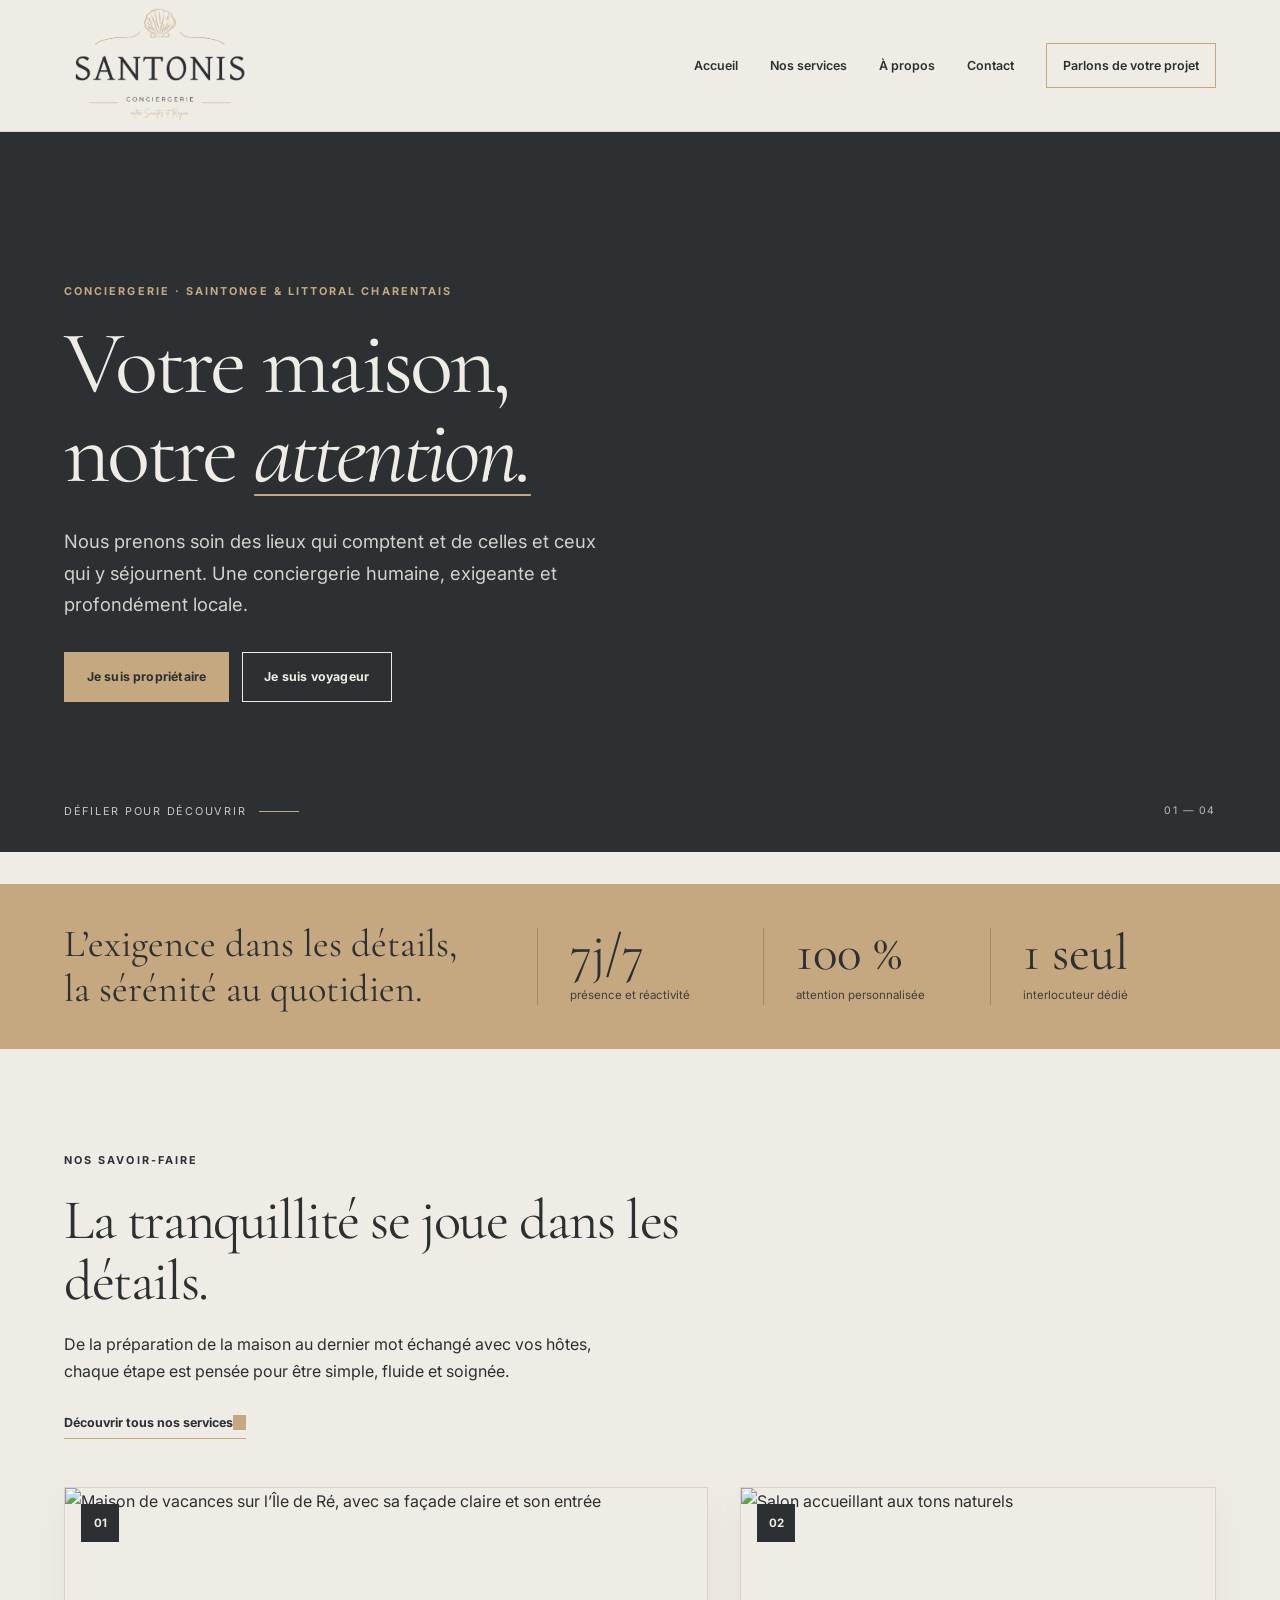
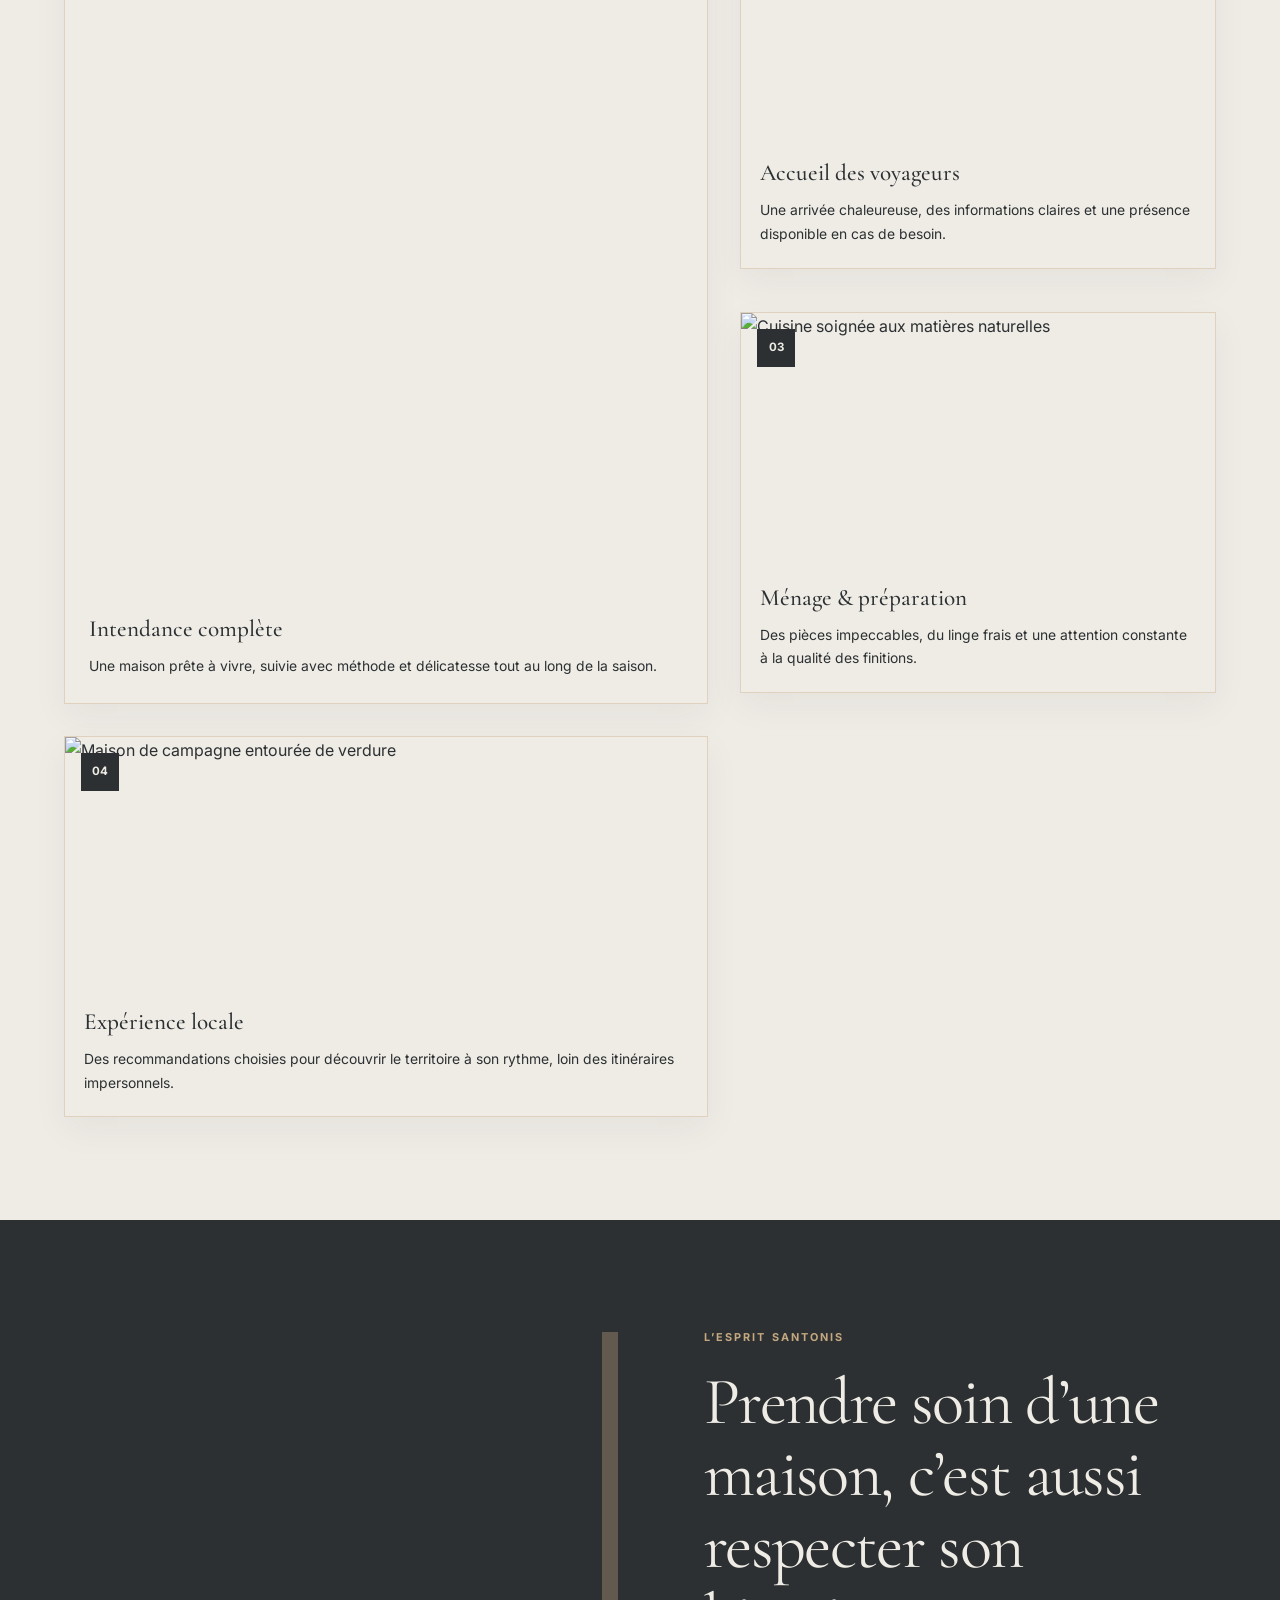
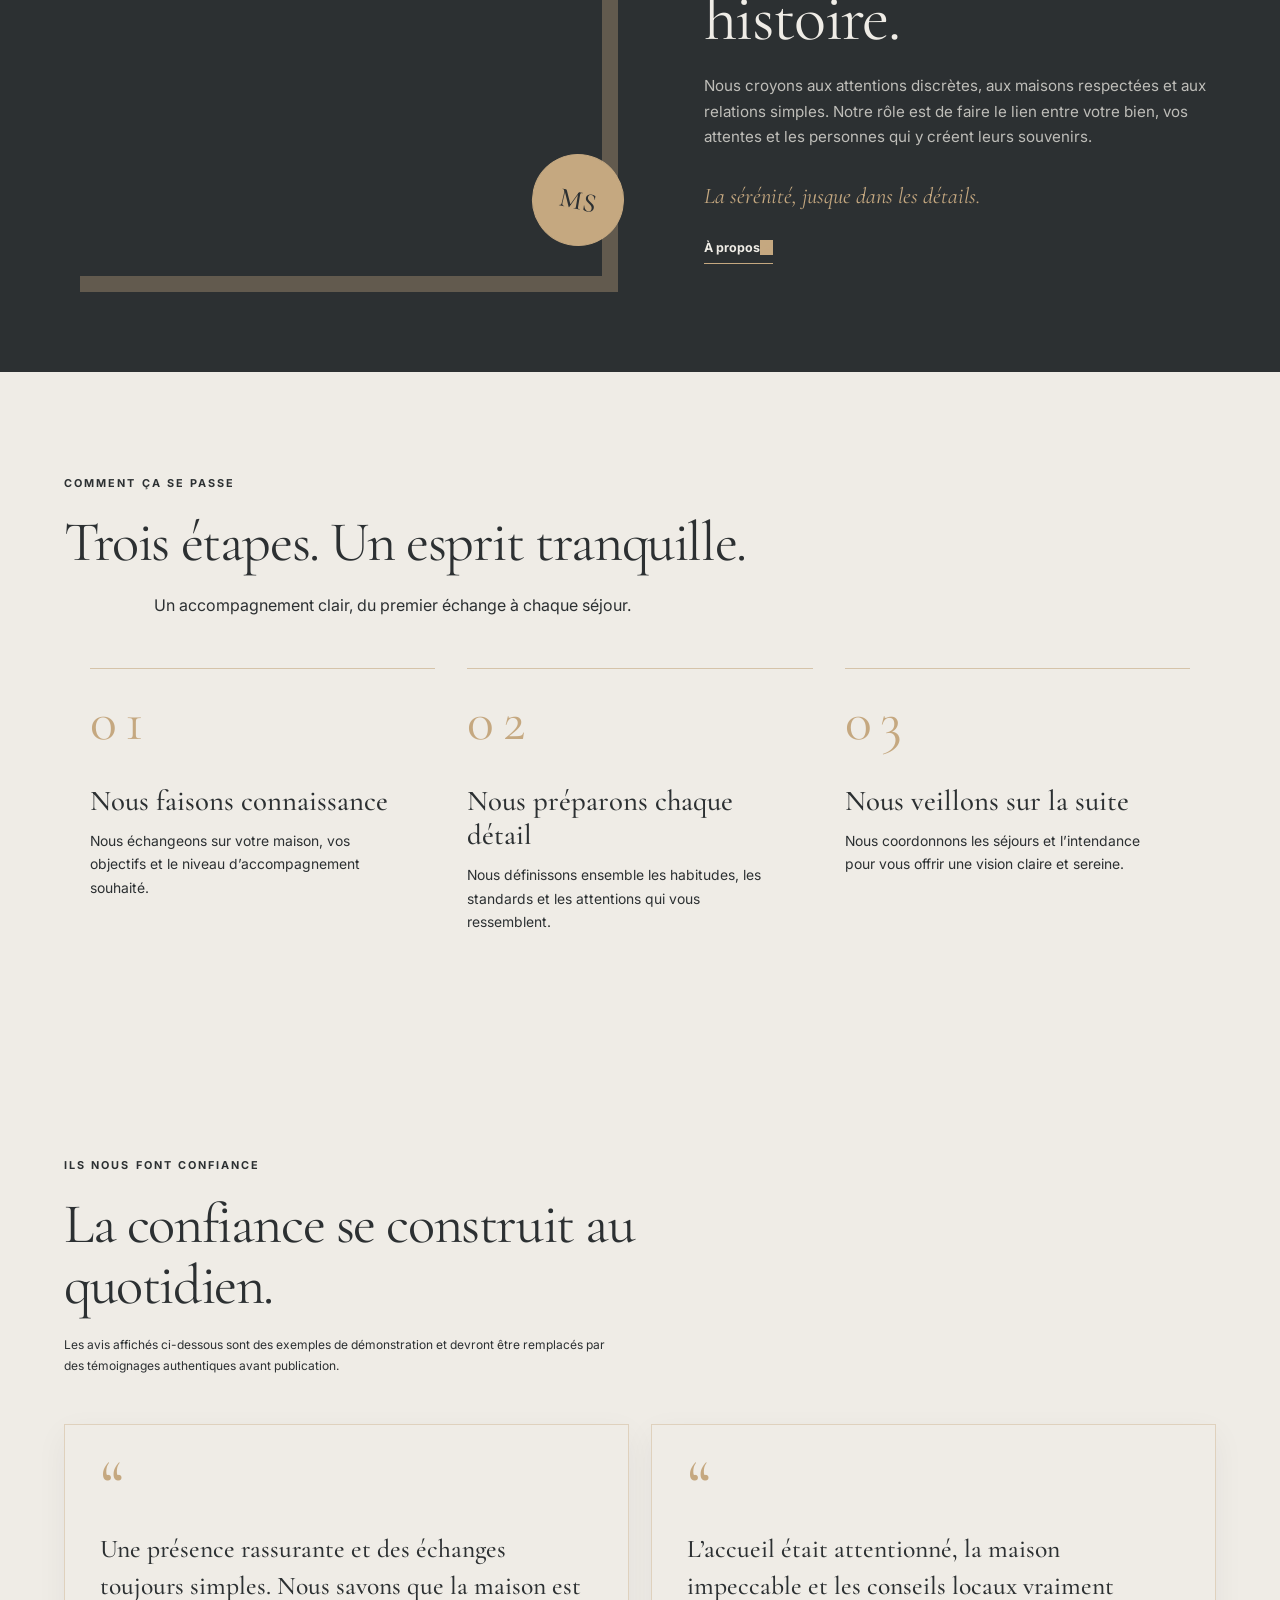
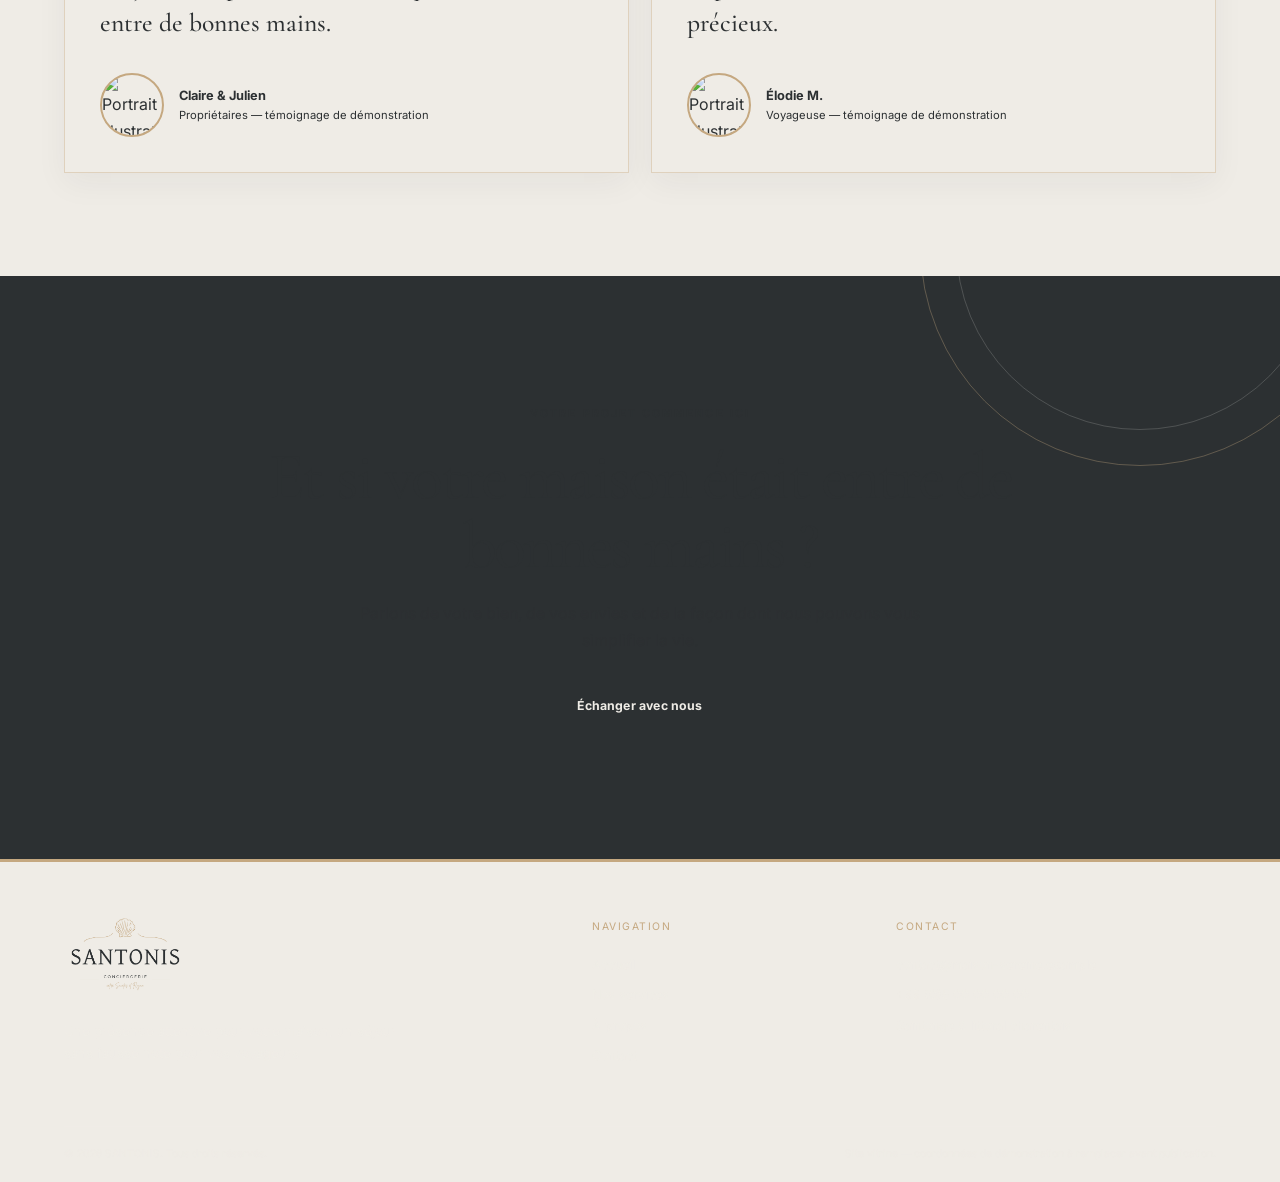
==== commit 2856d086: "Add testimonial portrait presentation" ====
--- a/index.html
+++ b/index.html
@@ -54,7 +54,7 @@
     <section class="section testimonials-section section-cream">
       <div class="section-heading reveal"><p class="eyebrow" data-content="accueil.temoignages_section.eyebrow"></p><h2 data-content="accueil.temoignages_section.titre"></h2><p class="small-note" data-content="accueil.temoignages_section.note"></p></div>
       <div class="testimonial-grid" data-list="accueil.temoignages" data-template="testimonial-card"></div>
-      <template id="testimonial-card"><figure class="testimonial-card reveal"><span class="quote-mark" aria-hidden="true">“</span><blockquote data-item="citation"></blockquote><figcaption><strong data-item="auteur"></strong><span data-item="role"></span></figcaption></figure></template>
+      <template id="testimonial-card"><figure class="testimonial-card reveal"><span class="quote-mark" aria-hidden="true">“</span><blockquote data-item="citation"></blockquote><figcaption><img class="testimonial-avatar" data-item-attr-src="portrait" data-item-attr-alt="portrait_alt" loading="lazy"><span class="testimonial-identity"><strong data-item="auteur"></strong><span data-item="role"></span></span></figcaption></figure></template>
     </section>
     <section class="final-cta reveal"><p class="eyebrow eyebrow-light" data-content="accueil.cta_final.eyebrow"></p><h2 data-content="accueil.cta_final.titre"></h2><p data-content="accueil.cta_final.texte"></p><a class="button button-light" data-attr-href="accueil.cta_final.href" data-content="accueil.cta_final.bouton"></a><div class="cta-orbit" aria-hidden="true"></div></section>
   </main>
--- a/css/style.css
+++ b/css/style.css
@@ -1,24 +1,132 @@
 :root{
-  --forest:#2c3032;--forest-deep:#202426;--sage:#c5a880;--clay:#c5a880;--cream:#efece6;--paper:#fffdf8;--ink:#2c3032;--muted:#667068;--line:rgba(44,48,50,.16);
-  --font-display:"Playfair Display",Georgia,serif;--font-body:"DM Sans",Arial,sans-serif;
+  --ardoise:#2C3032;
+  --lin:#EFECE6;
+  --ocre:#C5A880;
+  --line:rgba(44,48,50,.16);
+  --font-display:"Cormorant Garamond", Georgia, serif;
+  --font-body:"Inter", Arial, sans-serif;
   --space-1:.5rem;--space-2:1rem;--space-3:1.5rem;--space-4:2rem;--space-5:3rem;--space-6:4.5rem;--space-7:7rem;
   --content:1200px;--gutter:clamp(1.2rem,5vw,5rem);--ease:cubic-bezier(.2,.7,.2,1);
 }
-*{box-sizing:border-box}html{scroll-behavior:smooth;scroll-padding-top:90px}body{margin:0;background:var(--paper);color:var(--ink);font-family:var(--font-body);font-size:16px;line-height:1.7;-webkit-font-smoothing:antialiased}img{display:block;width:100%;height:100%;object-fit:cover}a{color:inherit;text-decoration:none}button,input,select,textarea{font:inherit}button,a,input,select,textarea{-webkit-tap-highlight-color:transparent}a:focus-visible,button:focus-visible,input:focus-visible,select:focus-visible,textarea:focus-visible{outline:3px solid var(--clay);outline-offset:4px}::selection{background:var(--sage);color:white}.skip-link{position:fixed;z-index:1000;left:1rem;top:-6rem;background:var(--paper);padding:.8rem 1rem}.skip-link:focus{top:1rem}
-.site-header{height:132px;padding:0 var(--gutter);display:flex;align-items:center;justify-content:space-between;position:relative;z-index:30;background:var(--cream);border-bottom:1px solid rgba(44,48,50,.12)}.brand{display:inline-flex;align-items:center;gap:.7rem;min-width:200px}.brand-mark{display:grid;place-items:center;width:39px;height:39px;background:var(--forest);color:var(--cream);font-family:var(--font-display);font-size:1.2rem;line-height:1;position:relative}.brand-mark span{font-size:.65rem;position:absolute;right:4px;bottom:4px;color:#c5a880}.brand-name{font-family:var(--font-display);font-size:1.2rem;letter-spacing:.01em}.brand-logo{display:block;width:auto;height:auto;max-width:360px;max-height:112px;object-fit:contain}.brand-footer .brand-logo{max-width:240px;max-height:74px}.main-nav{display:flex;align-items:center;gap:clamp(1rem,2.5vw,2.5rem)}.main-nav>a{font-size:.78rem;font-weight:600;white-space:nowrap;transition:color .2s}.main-nav>a:hover{color:var(--clay)}.main-nav .nav-cta{padding:.7rem 1rem;border:1px solid var(--forest);color:var(--forest)}.menu-toggle{display:none}
-.hero{position:relative;min-height:min(790px,calc(100svh - 86px));overflow:hidden;background:var(--forest);display:flex;align-items:center;color:white}.hero-image,.page-hero-image{position:absolute;inset:0;width:100%;height:100%;object-fit:cover}.hero-image{object-position:center 58%}.hero-shade{position:absolute;inset:0;background:linear-gradient(90deg,rgba(32,36,38,.78) 0%,rgba(32,36,38,.56) 40%,rgba(32,36,38,.08) 100%),linear-gradient(0deg,rgba(32,36,38,.24),transparent 45%)}.hero-content{position:relative;z-index:1;max-width:760px;padding:clamp(4rem,10vw,9rem) var(--gutter)}.eyebrow{font-size:.68rem;font-weight:700;letter-spacing:.19em;text-transform:uppercase;color:var(--clay);margin:0 0 1.25rem}.eyebrow-light{color:#c5a880}.hero h1,.page-hero h1{font:500 clamp(3.4rem,7.6vw,7rem)/.99 var(--font-display);letter-spacing:-.055em;margin:0;max-width:780px}.hero h1 em,.page-hero h1 em{font-weight:500;color:#c5a880}.hero-copy{font-size:clamp(1rem,1.5vw,1.15rem);max-width:540px;color:rgba(255,255,255,.86);margin:1.8rem 0 2rem}.hero-actions{display:flex;gap:.8rem;flex-wrap:wrap}.button{display:inline-flex;align-items:center;justify-content:center;min-height:48px;padding:.85rem 1.35rem;border:1px solid transparent;font-size:.77rem;font-weight:700;letter-spacing:.015em;transition:transform .25s var(--ease),background .25s,color .25s;cursor:pointer;text-align:center}.button:hover{transform:translateY(-2px)}.button-light{background:var(--cream);color:var(--forest)}.button-light:hover{background:white}.button-outline-light{border-color:rgba(255,255,255,.75);color:white;background:rgba(255,255,255,.05)}.button-outline-light:hover{background:rgba(255,255,255,.16)}.button-dark{background:var(--forest);color:white}.button-dark:hover{background:var(--forest-deep)}.hero-scroll{position:absolute;bottom:2rem;left:var(--gutter);font-size:.68rem;text-transform:uppercase;letter-spacing:.16em;color:rgba(255,255,255,.8)}.hero-scroll:after{content:"";display:inline-block;width:40px;height:1px;background:#c5a880;vertical-align:middle;margin-left:.8rem}.hero-index{position:absolute;right:var(--gutter);bottom:2rem;font-size:.65rem;letter-spacing:.15em;color:rgba(255,255,255,.75)}
-.trust-strip{padding:2rem var(--gutter);background:var(--forest);color:white;display:grid;grid-template-columns:1.3fr 2fr;gap:2rem;align-items:center}.trust-intro{font-family:var(--font-display);font-size:1.35rem;line-height:1.35;max-width:340px;margin:0}.trust-stats{display:grid;grid-template-columns:repeat(3,1fr)}.trust-stat{padding:.2rem 1.5rem;border-left:1px solid rgba(255,255,255,.2);display:flex;flex-direction:column}.trust-stat strong{font:500 clamp(1.7rem,3vw,2.7rem)/1.2 var(--font-display);color:#c5a880}.trust-stat span{font-size:.72rem;color:rgba(255,255,255,.76);margin-top:.4rem}
-.section{padding:var(--space-7) var(--gutter)}.section-cream{background:var(--cream)}.section-heading{max-width:610px;margin-bottom:3rem}.section-heading h2,.manifesto h2,.story-copy h2,.area-copy h2,.contact-form-wrap h2,.contact-bottom h2,.values-section h2{font:500 clamp(2.4rem,4.4vw,4.3rem)/1.08 var(--font-display);letter-spacing:-.04em;margin:0 0 1.2rem;color:var(--forest)}.section-heading>p:not(.eyebrow){color:var(--muted);max-width:560px}.section-heading-centered{text-align:center;margin-left:auto;margin-right:auto}.section-heading-centered>p:not(.eyebrow){margin-left:auto;margin-right:auto}.text-link{display:inline-block;font-size:.78rem;font-weight:700;color:var(--forest);padding-bottom:.3rem;border-bottom:1px solid var(--clay);margin-top:.7rem}.text-link:after{content:" ↗";color:var(--clay)}.text-link-light{color:white;border-color:#c5a880}.service-grid{display:grid;grid-template-columns:repeat(4,minmax(0,1fr));gap:1.2rem}.service-card:nth-child(even){transform:translateY(2rem)}.service-image-wrap{height:280px;position:relative;overflow:hidden;background:#d5d8ce}.service-image-wrap img{transition:transform .7s var(--ease)}.service-card:hover img{transform:scale(1.045)}.card-number{position:absolute;top:1rem;left:1rem;display:grid;place-items:center;width:38px;height:38px;background:var(--cream);color:var(--forest);font-size:.72rem;font-weight:700}.service-card-copy{padding:1.2rem .1rem}.service-card h3,.step-card h3,.offer-card h3,.value-card h3{font:500 1.45rem/1.2 var(--font-display);color:var(--forest);margin:0 0 .7rem}.service-card p,.step-card p,.value-card p{font-size:.87rem;color:var(--muted);margin:0}
-.manifesto{display:grid;grid-template-columns:1.05fr 1fr;min-height:660px;align-items:center;padding:6rem var(--gutter);gap:clamp(3rem,8vw,9rem);overflow:hidden}.section-dark{background:var(--forest);color:white}.manifesto-image{position:relative;height:560px;max-width:650px;width:100%;justify-self:end}.manifesto-image img{object-position:center}.image-stamp{position:absolute;right:-22px;bottom:30px;width:92px;height:92px;border-radius:50%;background:var(--clay);display:grid;place-items:center;color:white;font:500 1.7rem var(--font-display);transform:rotate(12deg);border:6px solid var(--forest)}.manifesto-copy{max-width:540px}.manifesto h2{color:white;font-size:clamp(2.5rem,4.2vw,4.4rem)}.manifesto-copy>p:not(.eyebrow):not(.handwritten){color:rgba(255,255,255,.75);font-size:.95rem}.handwritten{font:italic 1.4rem var(--font-display);color:#c5a880;margin:2rem 0 1rem}
-.steps-section{background:var(--paper)}.steps-grid{display:grid;grid-template-columns:repeat(3,1fr);gap:2.4rem;max-width:1100px;margin:0 auto}.step-card{padding:2rem 1.5rem 1rem 0;border-top:1px solid var(--line);position:relative}.step-number{display:block;color:var(--clay);font-size:.72rem;font-weight:700;letter-spacing:.15em;margin-bottom:2.2rem}.step-card h3{font-size:1.8rem}.step-card p{max-width:300px}
-.testimonials-section{padding-bottom:8rem}.small-note{font-size:.75rem!important;color:var(--muted)!important}.testimonial-grid{display:grid;grid-template-columns:repeat(2,minmax(0,1fr));gap:1.4rem}.testimonial-card{margin:0;padding:2.2rem;background:var(--paper);min-height:275px;display:flex;flex-direction:column}.quote-mark{font:4.5rem/.7 var(--font-display);color:var(--clay)}.testimonial-card blockquote{font:500 clamp(1.25rem,2vw,1.7rem)/1.45 var(--font-display);margin:1.2rem 0 2rem;color:var(--forest)}.testimonial-card figcaption{margin-top:auto;display:flex;flex-direction:column}.testimonial-card figcaption strong{font-size:.8rem}.testimonial-card figcaption span{font-size:.7rem;color:var(--muted)}
-.final-cta{position:relative;overflow:hidden;padding:6rem var(--gutter);background:var(--clay);color:white;text-align:center;isolation:isolate}.final-cta .eyebrow{color:#fff0e6}.final-cta h2{font:500 clamp(2.7rem,5.2vw,5rem)/1.04 var(--font-display);letter-spacing:-.04em;max-width:850px;margin:0 auto 1.2rem}.final-cta>p:not(.eyebrow){max-width:570px;margin:0 auto 1.7rem;color:rgba(255,255,255,.9)}.final-cta .button{position:relative;z-index:2}.cta-orbit{position:absolute;z-index:-1;width:440px;height:440px;border:1px solid rgba(255,255,255,.25);border-radius:50%;top:-250px;right:-80px}.cta-orbit:after{content:"";position:absolute;inset:35px;border:1px solid rgba(255,255,255,.18);border-radius:50%}
-.site-footer{background:var(--forest-deep);color:white;padding:3.5rem var(--gutter) 1.2rem}.footer-main{display:grid;grid-template-columns:1.5fr .8fr 1fr;gap:3rem;padding-bottom:3rem}.brand-footer .brand-mark{background:var(--cream);color:var(--forest)}.brand-footer .brand-mark span{color:var(--clay)}.footer-brand>p{max-width:340px;color:rgba(255,255,255,.65);font-size:.83rem;margin-top:1.2rem}.footer-links,.footer-contact{display:flex;flex-direction:column;align-items:flex-start;gap:.55rem;font-size:.78rem;color:rgba(255,255,255,.75)}.footer-label{font-size:.65rem;text-transform:uppercase;letter-spacing:.15em;color:#c5a880;margin:0 0 .6rem}.footer-bottom{border-top:1px solid rgba(255,255,255,.15);padding-top:1.1rem;display:flex;justify-content:space-between;gap:1rem;font-size:.65rem;color:rgba(255,255,255,.5)}
-.page-hero{min-height:590px;position:relative;display:flex;align-items:center;overflow:hidden;background:var(--forest);color:white}.page-hero-short{min-height:490px}.page-hero-image{object-position:center 55%}.page-hero-overlay{position:absolute;inset:0;background:linear-gradient(90deg,rgba(32,36,38,.8),rgba(32,36,38,.45) 48%,rgba(32,36,38,.06))}.page-hero-content{position:relative;z-index:1;padding:6rem var(--gutter);max-width:820px}.page-hero-content>p:last-child{max-width:540px;color:rgba(255,255,255,.85);margin-top:1.6rem}.offer-section{background:var(--paper)}.offer-list{max-width:1040px;margin:0 auto}.offer-card{display:grid;grid-template-columns:70px minmax(0,1fr) minmax(240px,.75fr);gap:2rem;padding:2.2rem 0;border-top:1px solid var(--line);align-items:start}.offer-card:last-child{border-bottom:1px solid var(--line)}.offer-number{font:500 2.3rem var(--font-display);color:var(--clay)}.offer-main h3{font-size:1.8rem}.offer-main p{margin:0;color:var(--muted);max-width:490px}.offer-details{margin:0;padding:0;list-style:none}.offer-details li{font-size:.8rem;padding:.35rem 0 .35rem 1.3rem;position:relative;color:var(--muted)}.offer-details li:before{content:"↗";position:absolute;left:0;color:var(--clay)}.audience-split{display:grid;grid-template-columns:1fr 1fr}.audience-panel{min-height:620px;position:relative;display:flex;align-items:flex-end;overflow:hidden;background:var(--forest)}.audience-panel>img{position:absolute;inset:0;transition:transform .8s var(--ease)}.audience-panel:hover>img{transform:scale(1.035)}.audience-overlay{position:absolute;inset:0;background:linear-gradient(0deg,rgba(15,32,24,.88),rgba(15,32,24,.05) 85%)}.audience-content{position:relative;z-index:1;padding:clamp(2rem,5vw,4rem);max-width:600px;color:white}.audience-content h2{font:500 clamp(2.2rem,3.5vw,3.7rem)/1.08 var(--font-display);letter-spacing:-.04em;margin:0 0 1rem}.audience-content>p:not(.eyebrow){color:rgba(255,255,255,.85);margin-bottom:1.5rem}
-.story-section{display:grid;grid-template-columns:1.05fr .8fr;gap:clamp(3rem,9vw,9rem);align-items:center;max-width:1500px;margin:auto}.story-copy{max-width:650px}.story-copy h2{margin-bottom:2rem}.story-copy>p:not(.eyebrow){color:var(--muted);font-size:.95rem}.founder-signature{display:flex;flex-direction:column;border-left:2px solid var(--clay);padding-left:1rem;margin-top:2rem}.founder-signature strong{font:500 1.5rem var(--font-display)}.founder-signature span{font-size:.75rem;color:var(--muted)}.founder-visual{position:relative;max-width:480px;justify-self:center}.founder-visual img{height:550px;object-position:center}.image-caption{font-size:.65rem;color:var(--muted);margin:.6rem 0}.values-section{padding:6rem var(--gutter)}.values-section .section-heading{max-width:700px}.values-section h2{color:white}.values-grid{display:grid;grid-template-columns:repeat(3,1fr);gap:2rem}.value-card{padding:2rem 1.6rem;border-top:1px solid rgba(255,255,255,.24)}.value-spark{display:block;color:#c5a880;font-size:1.5rem;margin-bottom:2rem}.value-card h3{color:white;font-size:1.7rem}.value-card p{color:rgba(255,255,255,.68)}.area-section{display:grid;grid-template-columns:.8fr 1.2fr;gap:clamp(3rem,7vw,7rem);align-items:center}.area-copy{max-width:480px}.area-copy h2{font-size:clamp(2.4rem,4vw,4rem)}.area-copy>p:not(.eyebrow){color:var(--muted)}.area-address{font-size:.8rem;font-weight:700}.map-frame{height:440px;overflow:hidden;border:8px solid var(--cream);box-shadow:20px 20px 0 rgba(117,138,120,.2)}.map-frame iframe{border:0;width:100%;height:100%}
-.contact-layout{display:grid;grid-template-columns:1.1fr .75fr;gap:clamp(3rem,8vw,8rem);max-width:1350px;margin:auto}.contact-form-wrap{max-width:720px}.contact-form-wrap>p:not(.eyebrow){color:var(--muted);font-size:.9rem}.contact-form-wrap h2{font-size:clamp(2.4rem,4vw,3.8rem)}#contact-form{margin-top:2rem}.form-row{display:grid;grid-template-columns:1fr 1fr;gap:1rem}.field{display:flex;flex-direction:column;margin-bottom:1.2rem}.field label{font-size:.75rem;font-weight:700;margin-bottom:.45rem}.field input,.field select,.field textarea{width:100%;border:1px solid rgba(44,48,50,.25);background:white;color:var(--ink);padding:.85rem .9rem;border-radius:0;min-height:48px}.field textarea{resize:vertical;min-height:140px}.field input:focus,.field select:focus,.field textarea:focus{border-color:var(--forest)}.field-consent{display:grid;grid-template-columns:20px 1fr;align-items:start;gap:.6rem}.field-consent input{width:18px;height:18px;min-height:0;margin:.2rem 0;accent-color:var(--forest)}.field-consent label{font-weight:400;color:var(--muted);line-height:1.5}.form-feedback{font-size:.8rem;color:var(--forest);min-height:1.2rem}.form-feedback.is-error{color:#a13b2e}.form-help{font-size:.7rem;color:var(--muted);max-width:450px}.contact-aside{background:var(--cream);align-self:start}.contact-aside-image{height:300px}.contact-details{padding:2rem 2rem 2.5rem;display:flex;flex-direction:column;align-items:flex-start}.contact-details h3{font:500 1.8rem var(--font-display);margin:0 0 1.5rem}.contact-detail-label{font-size:.65rem;font-weight:700;letter-spacing:.12em;text-transform:uppercase;color:var(--clay);margin:.8rem 0 .15rem}.contact-details>a,.contact-details>p{font-size:.82rem;margin:0}.contact-bottom{text-align:center;padding:5rem var(--gutter)}.contact-bottom h2{color:white;max-width:700px;margin:0 auto 1rem}.contact-bottom>p:not(.eyebrow){max-width:600px;margin:0 auto 1.5rem;color:rgba(255,255,255,.7)}
+*{box-sizing:border-box}html{scroll-behavior:smooth;scroll-padding-top:90px}body{margin:0;background:var(--lin);color:var(--ardoise);font-family:var(--font-body);font-size:16px;line-height:1.7;-webkit-font-smoothing:antialiased}img{display:block;width:100%;height:100%;object-fit:cover}a{color:inherit;text-decoration:none}button,input,select,textarea{font:inherit}button,a,input,select,textarea{-webkit-tap-highlight-color:transparent}a:focus-visible,button:focus-visible,input:focus-visible,select:focus-visible,textarea:focus-visible{outline:3px solid var(--ocre);outline-offset:4px}::selection{background:var(--ocre);color:var(--lin)}.skip-link{position:fixed;z-index:1000;left:1rem;top:-6rem;background:var(--lin);padding:.8rem 1rem}.skip-link:focus{top:1rem}
+.site-header{height:132px;padding:0 var(--gutter);display:flex;align-items:center;justify-content:space-between;position:relative;z-index:30;background:var(--lin);border-bottom:1px solid rgba(44,48,50,.12)}.brand{display:inline-flex;align-items:center;gap:.7rem;min-width:200px}.brand-mark{display:grid;place-items:center;width:39px;height:39px;background:var(--ardoise);color:var(--lin);font-family:var(--font-display);font-size:1.2rem;line-height:1;position:relative}.brand-mark span{font-size:.65rem;position:absolute;right:4px;bottom:4px;color:var(--ocre)}.brand-name{font-family:var(--font-display);font-size:1.2rem;letter-spacing:.01em}.brand-logo{display:block;width:auto;height:auto;max-width:360px;max-height:112px;object-fit:contain}.brand-footer .brand-logo{max-width:240px;max-height:74px}.main-nav{display:flex;align-items:center;gap:clamp(1rem,2.5vw,2.5rem)}.main-nav>a{font-size:.78rem;font-weight:600;var(--lin)-space:nowrap;transition:color .2s}.main-nav>a:hover{color:var(--ocre)}.main-nav .nav-cta{padding:.7rem 1rem;border:1px solid var(--ardoise);color:var(--ardoise)}.menu-toggle{display:none}
+.hero{position:relative;min-height:min(790px,calc(100svh - 86px));overflow:hidden;background:var(--ardoise);display:flex;align-items:center;color:var(--lin)}.hero-image,.page-hero-image{position:absolute;inset:0;width:100%;height:100%;object-fit:cover}.hero-image{object-position:center 58%}.hero-shade{position:absolute;inset:0;background:linear-gradient(90deg,rgba(32,36,38,.78) 0%,rgba(32,36,38,.56) 40%,rgba(32,36,38,.08) 100%),linear-gradient(0deg,rgba(32,36,38,.24),transparent 45%)}.hero-content{position:relative;z-index:1;max-width:760px;padding:clamp(4rem,10vw,9rem) var(--gutter)}.eyebrow{font-size:.68rem;font-weight:700;letter-spacing:.19em;text-transform:uppercase;color:var(--ocre);margin:0 0 1.25rem}.eyebrow-light{color:var(--ocre)}.hero h1,.page-hero h1{font:500 clamp(3.4rem,7.6vw,7rem)/.99 var(--font-display);letter-spacing:-.055em;margin:0;max-width:780px}.hero h1 em,.page-hero h1 em{font-weight:500;color:var(--ocre)}.hero-copy{font-size:clamp(1rem,1.5vw,1.15rem);max-width:540px;color:rgba(239,236,230,.86);margin:1.8rem 0 2rem}.hero-actions{display:flex;gap:.8rem;flex-wrap:wrap}.button{display:inline-flex;align-items:center;justify-content:center;min-height:48px;padding:.85rem 1.35rem;border:1px solid transparent;font-size:.77rem;font-weight:700;letter-spacing:.015em;transition:transform .25s var(--ease),background .25s,color .25s;cursor:pointer;text-align:center}.button:hover{transform:translateY(-2px)}.button-light{background:var(--lin);color:var(--ardoise)}.button-light:hover{background:var(--lin)}.button-outline-light{border-color:rgba(239,236,230,.75);color:var(--lin);background:rgba(239,236,230,.05)}.button-outline-light:hover{background:rgba(239,236,230,.16)}.button-dark{background:var(--ardoise);color:var(--lin)}.button-dark:hover{background:var(--ardoise)}.hero-scroll{position:absolute;bottom:2rem;left:var(--gutter);font-size:.68rem;text-transform:uppercase;letter-spacing:.16em;color:rgba(239,236,230,.8)}.hero-scroll:after{content:"";display:inline-block;width:40px;height:1px;background:var(--ocre);vertical-align:middle;margin-left:.8rem}.hero-index{position:absolute;right:var(--gutter);bottom:2rem;font-size:.65rem;letter-spacing:.15em;color:rgba(239,236,230,.75)}
+.trust-strip{padding:2rem var(--gutter);background:var(--ardoise);color:var(--lin);display:grid;grid-template-columns:1.3fr 2fr;gap:2rem;align-items:center}.trust-intro{font-family:var(--font-display);font-size:1.35rem;line-height:1.35;max-width:340px;margin:0}.trust-stats{display:grid;grid-template-columns:repeat(3,1fr)}.trust-stat{padding:.2rem 1.5rem;border-left:1px solid rgba(239,236,230,.2);display:flex;flex-direction:column}.trust-stat strong{font:500 clamp(1.7rem,3vw,2.7rem)/1.2 var(--font-display);color:var(--ocre)}.trust-stat span{font-size:.72rem;color:rgba(239,236,230,.76);margin-top:.4rem}
+.section{padding:var(--space-7) var(--gutter)}.section-cream{background:var(--lin)}.section-heading{max-width:610px;margin-bottom:3rem}.section-heading h2,.manifesto h2,.story-copy h2,.area-copy h2,.contact-form-wrap h2,.contact-bottom h2,.values-section h2{font:500 clamp(2.4rem,4.4vw,4.3rem)/1.08 var(--font-display);letter-spacing:-.04em;margin:0 0 1.2rem;color:var(--ardoise)}.section-heading>p:not(.eyebrow){color:var(--ardoise);max-width:560px}.section-heading-centered{text-align:center;margin-left:auto;margin-right:auto}.section-heading-centered>p:not(.eyebrow){margin-left:auto;margin-right:auto}.text-link{display:inline-block;font-size:.78rem;font-weight:700;color:var(--ardoise);padding-bottom:.3rem;border-bottom:1px solid var(--ocre);margin-top:.7rem}.text-link:after{content:" ↗";color:var(--ocre)}.text-link-light{color:var(--lin);border-color:var(--ocre)}.service-grid{display:grid;grid-template-columns:repeat(4,minmax(0,1fr));gap:1.2rem}.service-card:nth-child(even){transform:translateY(2rem)}.service-image-wrap{height:280px;position:relative;overflow:hidden;background:var(--lin)}.service-image-wrap img{transition:transform .7s var(--ease)}.service-card:hover img{transform:scale(1.045)}.card-number{position:absolute;top:1rem;left:1rem;display:grid;place-items:center;width:38px;height:38px;background:var(--lin);color:var(--ardoise);font-size:.72rem;font-weight:700}.service-card-copy{padding:1.2rem .1rem}.service-card h3,.step-card h3,.offer-card h3,.value-card h3{font:500 1.45rem/1.2 var(--font-display);color:var(--ardoise);margin:0 0 .7rem}.service-card p,.step-card p,.value-card p{font-size:.87rem;color:var(--ardoise);margin:0}
+.manifesto{display:grid;grid-template-columns:1.05fr 1fr;min-height:660px;align-items:center;padding:6rem var(--gutter);gap:clamp(3rem,8vw,9rem);overflow:hidden}.section-dark{background:var(--ardoise);color:var(--lin)}.manifesto-image{position:relative;height:560px;max-width:650px;width:100%;justify-self:end}.manifesto-image img{object-position:center}.image-stamp{position:absolute;right:-22px;bottom:30px;width:92px;height:92px;border-radius:50%;background:var(--ocre);display:grid;place-items:center;color:var(--lin);font:500 1.7rem var(--font-display);transform:rotate(12deg);border:6px solid var(--ardoise)}.manifesto-copy{max-width:540px}.manifesto h2{color:var(--lin);font-size:clamp(2.5rem,4.2vw,4.4rem)}.manifesto-copy>p:not(.eyebrow):not(.handwritten){color:rgba(239,236,230,.75);font-size:.95rem}.handwritten{font:italic 1.4rem var(--font-display);color:var(--ocre);margin:2rem 0 1rem}
+.steps-section{background:var(--lin)}.steps-grid{display:grid;grid-template-columns:repeat(3,1fr);gap:2.4rem;max-width:1100px;margin:0 auto}.step-card{padding:2rem 1.5rem 1rem 0;border-top:1px solid var(--line);position:relative}.step-number{display:block;color:var(--ocre);font-size:.72rem;font-weight:700;letter-spacing:.15em;margin-bottom:2.2rem}.step-card h3{font-size:1.8rem}.step-card p{max-width:300px}
+.testimonials-section{padding-bottom:8rem}.small-note{font-size:.75rem!important;color:var(--ardoise)!important}.testimonial-grid{display:grid;grid-template-columns:repeat(2,minmax(0,1fr));gap:1.4rem}.testimonial-card{margin:0;padding:2.2rem;background:var(--lin);min-height:275px;display:flex;flex-direction:column}.quote-mark{font:4.5rem/.7 var(--font-display);color:var(--ocre)}.testimonial-card blockquote{font:500 clamp(1.25rem,2vw,1.7rem)/1.45 var(--font-display);margin:1.2rem 0 2rem;color:var(--ardoise)}.testimonial-card figcaption{margin-top:auto;display:flex;flex-direction:column}.testimonial-card figcaption strong{font-size:.8rem}.testimonial-card figcaption span{font-size:.7rem;color:var(--ardoise)}
+.final-cta{position:relative;overflow:hidden;padding:6rem var(--gutter);background:var(--ocre);color:var(--lin);text-align:center;isolation:isolate}.final-cta .eyebrow{color:var(--lin)}.final-cta h2{font:500 clamp(2.7rem,5.2vw,5rem)/1.04 var(--font-display);letter-spacing:-.04em;max-width:850px;margin:0 auto 1.2rem}.final-cta>p:not(.eyebrow){max-width:570px;margin:0 auto 1.7rem;color:rgba(239,236,230,.9)}.final-cta .button{position:relative;z-index:2}.cta-orbit{position:absolute;z-index:-1;width:440px;height:440px;border:1px solid rgba(239,236,230,.25);border-radius:50%;top:-250px;right:-80px}.cta-orbit:after{content:"";position:absolute;inset:35px;border:1px solid rgba(239,236,230,.18);border-radius:50%}
+.site-footer{background:var(--ardoise);color:var(--lin);padding:3.5rem var(--gutter) 1.2rem}.footer-main{display:grid;grid-template-columns:1.5fr .8fr 1fr;gap:3rem;padding-bottom:3rem}.brand-footer .brand-mark{background:var(--lin);color:var(--ardoise)}.brand-footer .brand-mark span{color:var(--ocre)}.footer-brand>p{max-width:340px;color:rgba(239,236,230,.65);font-size:.83rem;margin-top:1.2rem}.footer-links,.footer-contact{display:flex;flex-direction:column;align-items:flex-start;gap:.55rem;font-size:.78rem;color:rgba(239,236,230,.75)}.footer-label{font-size:.65rem;text-transform:uppercase;letter-spacing:.15em;color:var(--ocre);margin:0 0 .6rem}.footer-bottom{border-top:1px solid rgba(239,236,230,.15);padding-top:1.1rem;display:flex;justify-content:space-between;gap:1rem;font-size:.65rem;color:rgba(239,236,230,.5)}
+.page-hero{min-height:590px;position:relative;display:flex;align-items:center;overflow:hidden;background:var(--ardoise);color:var(--lin)}.page-hero-short{min-height:490px}.page-hero-image{object-position:center 55%}.page-hero-overlay{position:absolute;inset:0;background:linear-gradient(90deg,rgba(32,36,38,.8),rgba(32,36,38,.45) 48%,rgba(32,36,38,.06))}.page-hero-content{position:relative;z-index:1;padding:6rem var(--gutter);max-width:820px}.page-hero-content>p:last-child{max-width:540px;color:rgba(239,236,230,.85);margin-top:1.6rem}.offer-section{background:var(--lin)}.offer-list{max-width:1040px;margin:0 auto}.offer-card{display:grid;grid-template-columns:70px minmax(0,1fr) minmax(240px,.75fr);gap:2rem;padding:2.2rem 0;border-top:1px solid var(--line);align-items:start}.offer-card:last-child{border-bottom:1px solid var(--line)}.offer-number{font:500 2.3rem var(--font-display);color:var(--ocre)}.offer-main h3{font-size:1.8rem}.offer-main p{margin:0;color:var(--ardoise);max-width:490px}.offer-details{margin:0;padding:0;list-style:none}.offer-details li{font-size:.8rem;padding:.35rem 0 .35rem 1.3rem;position:relative;color:var(--ardoise)}.offer-details li:before{content:"↗";position:absolute;left:0;color:var(--ocre)}.audience-split{display:grid;grid-template-columns:1fr 1fr}.audience-panel{min-height:620px;position:relative;display:flex;align-items:flex-end;overflow:hidden;background:var(--ardoise)}.audience-panel>img{position:absolute;inset:0;transition:transform .8s var(--ease)}.audience-panel:hover>img{transform:scale(1.035)}.audience-overlay{position:absolute;inset:0;background:linear-gradient(0deg,rgba(15,32,24,.88),rgba(15,32,24,.05) 85%)}.audience-content{position:relative;z-index:1;padding:clamp(2rem,5vw,4rem);max-width:600px;color:var(--lin)}.audience-content h2{font:500 clamp(2.2rem,3.5vw,3.7rem)/1.08 var(--font-display);letter-spacing:-.04em;margin:0 0 1rem}.audience-content>p:not(.eyebrow){color:rgba(239,236,230,.85);margin-bottom:1.5rem}
+.story-section{display:grid;grid-template-columns:1.05fr .8fr;gap:clamp(3rem,9vw,9rem);align-items:center;max-width:1500px;margin:auto}.story-copy{max-width:650px}.story-copy h2{margin-bottom:2rem}.story-copy>p:not(.eyebrow){color:var(--ardoise);font-size:.95rem}.founder-signature{display:flex;flex-direction:column;border-left:2px solid var(--ocre);padding-left:1rem;margin-top:2rem}.founder-signature strong{font:500 1.5rem var(--font-display)}.founder-signature span{font-size:.75rem;color:var(--ardoise)}.founder-visual{position:relative;max-width:480px;justify-self:center}.founder-visual img{height:550px;object-position:center}.image-caption{font-size:.65rem;color:var(--ardoise);margin:.6rem 0}.values-section{padding:6rem var(--gutter)}.values-section .section-heading{max-width:700px}.values-section h2{color:var(--lin)}.values-grid{display:grid;grid-template-columns:repeat(3,1fr);gap:2rem}.value-card{padding:2rem 1.6rem;border-top:1px solid rgba(239,236,230,.24)}.value-spark{display:block;color:var(--ocre);font-size:1.5rem;margin-bottom:2rem}.value-card h3{color:var(--lin);font-size:1.7rem}.value-card p{color:rgba(239,236,230,.68)}.area-section{display:grid;grid-template-columns:.8fr 1.2fr;gap:clamp(3rem,7vw,7rem);align-items:center}.area-copy{max-width:480px}.area-copy h2{font-size:clamp(2.4rem,4vw,4rem)}.area-copy>p:not(.eyebrow){color:var(--ardoise)}.area-address{font-size:.8rem;font-weight:700}.map-frame{height:440px;overflow:hidden;border:8px solid var(--lin);box-shadow:20px 20px 0 rgba(117,138,120,.2)}.map-frame iframe{border:0;width:100%;height:100%}
+.contact-layout{display:grid;grid-template-columns:1.1fr .75fr;gap:clamp(3rem,8vw,8rem);max-width:1350px;margin:auto}.contact-form-wrap{max-width:720px}.contact-form-wrap>p:not(.eyebrow){color:var(--ardoise);font-size:.9rem}.contact-form-wrap h2{font-size:clamp(2.4rem,4vw,3.8rem)}#contact-form{margin-top:2rem}.form-row{display:grid;grid-template-columns:1fr 1fr;gap:1rem}.field{display:flex;flex-direction:column;margin-bottom:1.2rem}.field label{font-size:.75rem;font-weight:700;margin-bottom:.45rem}.field input,.field select,.field textarea{width:100%;border:1px solid rgba(44,48,50,.25);background:var(--lin);color:var(--ardoise);padding:.85rem .9rem;border-radius:0;min-height:48px}.field textarea{resize:vertical;min-height:140px}.field input:focus,.field select:focus,.field textarea:focus{border-color:var(--ardoise)}.field-consent{display:grid;grid-template-columns:20px 1fr;align-items:start;gap:.6rem}.field-consent input{width:18px;height:18px;min-height:0;margin:.2rem 0;accent-color:var(--ardoise)}.field-consent label{font-weight:400;color:var(--ardoise);line-height:1.5}.form-feedback{font-size:.8rem;color:var(--ardoise);min-height:1.2rem}.form-feedback.is-error{color:var(--ardoise)}.form-help{font-size:.7rem;color:var(--ardoise);max-width:450px}.contact-aside{background:var(--lin);align-self:start}.contact-aside-image{height:300px}.contact-details{padding:2rem 2rem 2.5rem;display:flex;flex-direction:column;align-items:flex-start}.contact-details h3{font:500 1.8rem var(--font-display);margin:0 0 1.5rem}.contact-detail-label{font-size:.65rem;font-weight:700;letter-spacing:.12em;text-transform:uppercase;color:var(--ocre);margin:.8rem 0 .15rem}.contact-details>a,.contact-details>p{font-size:.82rem;margin:0}.contact-bottom{text-align:center;padding:5rem var(--gutter)}.contact-bottom h2{color:var(--lin);max-width:700px;margin:0 auto 1rem}.contact-bottom>p:not(.eyebrow){max-width:600px;margin:0 auto 1.5rem;color:rgba(239,236,230,.7)}
 .reveal{opacity:0;transform:translateY(22px);transition:opacity .75s var(--ease),transform .75s var(--ease)}.reveal.is-visible{opacity:1;transform:translateY(0)}@media(prefers-reduced-motion:reduce){*,*::before,*::after{scroll-behavior:auto!important;animation-duration:.01ms!important;transition-duration:.01ms!important}.reveal{opacity:1;transform:none}}
 @media(min-width:1500px){:root{--gutter:max(5rem,calc((100vw - 1400px)/2))}.hero-content{padding-left:var(--gutter)}}
 @media(max-width:1050px){.main-nav{gap:1rem}.main-nav>a{font-size:.72rem}.brand{min-width:auto}.service-grid{grid-template-columns:repeat(2,minmax(0,1fr));gap:2rem 1.2rem}.service-image-wrap{height:330px}.manifesto{gap:3rem;padding-top:5rem;padding-bottom:5rem}.manifesto-image{height:470px}.offer-card{grid-template-columns:50px minmax(0,1fr) minmax(200px,.7fr);gap:1.2rem}.story-section{gap:3rem}.founder-visual img{height:460px}.contact-layout{gap:3rem}}
-@media(max-width:760px){:root{--space-7:4.5rem;--gutter:1.25rem}.site-header{height:108px;padding:0 var(--gutter);background:var(--cream)}.brand-logo{max-width:280px;max-height:88px}.brand-footer .brand-logo{max-width:220px;max-height:68px}.brand-mark{width:34px;height:34px}.brand-name{font-size:1.1rem}.menu-toggle{display:flex;flex-direction:column;justify-content:center;gap:6px;width:48px;height:48px;border:1px solid var(--line);background:transparent;padding:0 12px;cursor:pointer}.menu-toggle span{display:block;width:100%;height:1px;background:var(--forest);transition:transform .2s}.menu-toggle[aria-expanded=true] span:first-child{transform:translateY(3.5px) rotate(45deg)}.menu-toggle[aria-expanded=true] span:last-child{transform:translateY(-3.5px) rotate(-45deg)}.main-nav{position:absolute;left:0;right:0;top:108px;background:var(--cream);padding:1rem var(--gutter) 1.4rem;display:flex;flex-direction:column;align-items:stretch;gap:0;border-bottom:1px solid var(--line);box-shadow:0 18px 24px rgba(20,35,27,.08);visibility:hidden;opacity:0;transform:translateY(-8px);transition:opacity .2s,transform .2s,visibility .2s}.main-nav.is-open{visibility:visible;opacity:1;transform:translateY(0)}.main-nav>a{font-size:.9rem;padding:.85rem 0;border-bottom:1px solid var(--line)}.main-nav .nav-cta{margin-top:.8rem;text-align:center;border:1px solid var(--forest);padding:.8rem}.hero{min-height:calc(100svh - 108px);min-height:max(640px,calc(100svh - 108px));align-items:flex-end}.hero-image{object-position:58% center}.hero-shade{background:linear-gradient(0deg,rgba(32,36,38,.88),rgba(32,36,38,.35) 70%,rgba(32,36,38,.12))}.hero-content{padding:5rem var(--gutter) 6.5rem}.hero h1,.page-hero h1{font-size:clamp(3.2rem,14vw,5.5rem)}.hero-copy{font-size:.96rem;max-width:440px;margin:1.2rem 0 1.5rem}.hero-actions{display:grid;grid-template-columns:1fr;max-width:340px;gap:.65rem}.hero-scroll{bottom:1.5rem}.hero-index{bottom:1.5rem;font-size:.58rem}.trust-strip{grid-template-columns:1fr;gap:1.4rem;padding:2rem var(--gutter)}.trust-intro{font-size:1.25rem}.trust-stats{gap:0}.trust-stat{padding:.1rem .7rem}.trust-stat:first-child{padding-left:0;border-left:0}.trust-stat strong{font-size:1.65rem}.trust-stat span{font-size:.65rem;line-height:1.4}.section{padding:var(--space-7) var(--gutter)}.section-heading{margin-bottom:2.2rem}.section-heading h2,.manifesto h2,.story-copy h2,.area-copy h2,.contact-form-wrap h2,.contact-bottom h2,.values-section h2{font-size:clamp(2.4rem,10vw,3.5rem)}.service-grid{grid-template-columns:1fr;gap:1rem}.service-card:nth-child(even){transform:none}.service-image-wrap{height:clamp(250px,72vw,390px)}.service-card-copy{padding:1rem 0 1.4rem}.service-card h3{font-size:1.6rem}.manifesto{grid-template-columns:1fr;gap:2.5rem;padding:4rem var(--gutter)}.manifesto-image{height:390px;width:calc(100% - 1rem);justify-self:start}.image-stamp{width:76px;height:76px;right:-12px;bottom:18px}.manifesto-copy{padding:0 .2rem}.steps-grid{grid-template-columns:1fr;gap:1.5rem}.step-card{padding:1.2rem 0 1.2rem 0}.step-number{margin-bottom:1rem}.step-card h3{font-size:1.6rem}.testimonial-grid{grid-template-columns:1fr;gap:1rem}.testimonial-card{padding:1.7rem;min-height:0}.testimonial-card blockquote{font-size:1.35rem;margin-bottom:1.5rem}.final-cta{padding:4.5rem var(--gutter)}.final-cta h2{font-size:clamp(2.6rem,10vw,3.8rem)}.footer-main{grid-template-columns:1fr 1fr;gap:2rem 1rem}.footer-brand{grid-column:1/-1}.footer-bottom{flex-direction:column;gap:.5rem}.page-hero{min-height:560px}.page-hero-short{min-height:480px}.page-hero-content{padding:5rem var(--gutter)}.page-hero-content>p:last-child{font-size:.94rem}.offer-card{grid-template-columns:42px 1fr;gap:.8rem 1rem;padding:1.7rem 0}.offer-number{font-size:1.8rem}.offer-main h3{font-size:1.55rem}.offer-main p{font-size:.88rem}.offer-details{grid-column:2}.audience-split{grid-template-columns:1fr}.audience-panel{min-height:570px}.audience-content{padding:2rem var(--gutter)}.audience-content h2{font-size:2.6rem}.story-section{grid-template-columns:1fr;gap:2.5rem}.story-copy{order:1}.founder-visual{order:0;width:100%;max-width:none}.founder-visual img{height:390px;object-position:center 35%}.story-copy h2{font-size:2.7rem}.values-section{padding:4rem var(--gutter)}.values-grid{grid-template-columns:1fr;gap:.8rem}.value-card{padding:1.3rem 0}.value-spark{margin-bottom:.8rem}.area-section{grid-template-columns:1fr;gap:2rem}.map-frame{height:350px;box-shadow:10px 10px 0 rgba(117,138,120,.2);border-width:5px}.contact-layout{grid-template-columns:1fr;gap:2.5rem}.form-row{grid-template-columns:1fr;gap:0}.contact-aside{display:grid;grid-template-columns:1fr}.contact-aside-image{height:240px}.contact-details{padding:1.5rem}.contact-bottom{padding:4rem var(--gutter)}}
+@media(max-width:760px){:root{--space-7:4.5rem;--gutter:1.25rem}.site-header{height:108px;padding:0 var(--gutter);background:var(--lin)}.brand-logo{max-width:280px;max-height:88px}.brand-footer .brand-logo{max-width:220px;max-height:68px}.brand-mark{width:34px;height:34px}.brand-name{font-size:1.1rem}.menu-toggle{display:flex;flex-direction:column;justify-content:center;gap:6px;width:48px;height:48px;border:1px solid var(--line);background:transparent;padding:0 12px;cursor:pointer}.menu-toggle span{display:block;width:100%;height:1px;background:var(--ardoise);transition:transform .2s}.menu-toggle[aria-expanded=true] span:first-child{transform:translateY(3.5px) rotate(45deg)}.menu-toggle[aria-expanded=true] span:last-child{transform:translateY(-3.5px) rotate(-45deg)}.main-nav{position:absolute;left:0;right:0;top:108px;background:var(--lin);padding:1rem var(--gutter) 1.4rem;display:flex;flex-direction:column;align-items:stretch;gap:0;border-bottom:1px solid var(--line);box-shadow:0 18px 24px rgba(20,35,27,.08);visibility:hidden;opacity:0;transform:translateY(-8px);transition:opacity .2s,transform .2s,visibility .2s}.main-nav.is-open{visibility:visible;opacity:1;transform:translateY(0)}.main-nav>a{font-size:.9rem;padding:.85rem 0;border-bottom:1px solid var(--line)}.main-nav .nav-cta{margin-top:.8rem;text-align:center;border:1px solid var(--ardoise);padding:.8rem}.hero{min-height:calc(100svh - 108px);min-height:max(640px,calc(100svh - 108px));align-items:flex-end}.hero-image{object-position:58% center}.hero-shade{background:linear-gradient(0deg,rgba(32,36,38,.88),rgba(32,36,38,.35) 70%,rgba(32,36,38,.12))}.hero-content{padding:5rem var(--gutter) 6.5rem}.hero h1,.page-hero h1{font-size:clamp(3.2rem,14vw,5.5rem)}.hero-copy{font-size:.96rem;max-width:440px;margin:1.2rem 0 1.5rem}.hero-actions{display:grid;grid-template-columns:1fr;max-width:340px;gap:.65rem}.hero-scroll{bottom:1.5rem}.hero-index{bottom:1.5rem;font-size:.58rem}.trust-strip{grid-template-columns:1fr;gap:1.4rem;padding:2rem var(--gutter)}.trust-intro{font-size:1.25rem}.trust-stats{gap:0}.trust-stat{padding:.1rem .7rem}.trust-stat:first-child{padding-left:0;border-left:0}.trust-stat strong{font-size:1.65rem}.trust-stat span{font-size:.65rem;line-height:1.4}.section{padding:var(--space-7) var(--gutter)}.section-heading{margin-bottom:2.2rem}.section-heading h2,.manifesto h2,.story-copy h2,.area-copy h2,.contact-form-wrap h2,.contact-bottom h2,.values-section h2{font-size:clamp(2.4rem,10vw,3.5rem)}.service-grid{grid-template-columns:1fr;gap:1rem}.service-card:nth-child(even){transform:none}.service-image-wrap{height:clamp(250px,72vw,390px)}.service-card-copy{padding:1rem 0 1.4rem}.service-card h3{font-size:1.6rem}.manifesto{grid-template-columns:1fr;gap:2.5rem;padding:4rem var(--gutter)}.manifesto-image{height:390px;width:calc(100% - 1rem);justify-self:start}.image-stamp{width:76px;height:76px;right:-12px;bottom:18px}.manifesto-copy{padding:0 .2rem}.steps-grid{grid-template-columns:1fr;gap:1.5rem}.step-card{padding:1.2rem 0 1.2rem 0}.step-number{margin-bottom:1rem}.step-card h3{font-size:1.6rem}.testimonial-grid{grid-template-columns:1fr;gap:1rem}.testimonial-card{padding:1.7rem;min-height:0}.testimonial-card blockquote{font-size:1.35rem;margin-bottom:1.5rem}.final-cta{padding:4.5rem var(--gutter)}.final-cta h2{font-size:clamp(2.6rem,10vw,3.8rem)}.footer-main{grid-template-columns:1fr 1fr;gap:2rem 1rem}.footer-brand{grid-column:1/-1}.footer-bottom{flex-direction:column;gap:.5rem}.page-hero{min-height:560px}.page-hero-short{min-height:480px}.page-hero-content{padding:5rem var(--gutter)}.page-hero-content>p:last-child{font-size:.94rem}.offer-card{grid-template-columns:42px 1fr;gap:.8rem 1rem;padding:1.7rem 0}.offer-number{font-size:1.8rem}.offer-main h3{font-size:1.55rem}.offer-main p{font-size:.88rem}.offer-details{grid-column:2}.audience-split{grid-template-columns:1fr}.audience-panel{min-height:570px}.audience-content{padding:2rem var(--gutter)}.audience-content h2{font-size:2.6rem}.story-section{grid-template-columns:1fr;gap:2.5rem}.story-copy{order:1}.founder-visual{order:0;width:100%;max-width:none}.founder-visual img{height:390px;object-position:center 35%}.story-copy h2{font-size:2.7rem}.values-section{padding:4rem var(--gutter)}.values-grid{grid-template-columns:1fr;gap:.8rem}.value-card{padding:1.3rem 0}.value-spark{margin-bottom:.8rem}.area-section{grid-template-columns:1fr;gap:2rem}.map-frame{height:350px;box-shadow:10px 10px 0 rgba(117,138,120,.2);border-width:5px}.contact-layout{grid-template-columns:1fr;gap:2.5rem}.form-row{grid-template-columns:1fr;gap:0}.contact-aside{display:grid;grid-template-columns:1fr}.contact-aside-image{height:240px}.contact-details{padding:1.5rem}.contact-bottom{padding:4rem var(--gutter)}}
 @media(max-width:390px){.hero h1,.page-hero h1{font-size:3.1rem}.hero-actions .button{width:100%}.trust-stat{padding:0 .45rem}.trust-stat strong{font-size:1.45rem}.trust-stat span{font-size:.6rem}.footer-main{grid-template-columns:1fr}.footer-brand{grid-column:auto}.brand{gap:.55rem}.service-image-wrap{height:250px}.offer-card{grid-template-columns:34px 1fr}.offer-number{font-size:1.5rem}.contact-form-wrap h2{font-size:2.4rem}}
+
+/* Registre visuel SANTONIS — Ardoise et Lin Doré */
+body{background:var(--lin);color:var(--ardoise)}
+.site-header{background:var(--lin);height:132px;border-bottom:1px solid rgba(44,48,50,.12)}
+.brand-logo{max-width:390px;max-height:116px}
+.main-nav .nav-cta{border-color:var(--ocre)}
+.hero{min-height:80vh;min-height:max(80vh,720px);overflow:visible;margin-bottom:2rem;background:var(--ardoise)}
+.hero-shade{background:linear-gradient(90deg,rgba(44,48,50,.66),rgba(44,48,50,.25) 70%),linear-gradient(0deg,rgba(44,48,50,.25),rgba(44,48,50,.25))}
+.hero h1,.page-hero h1{font-size:clamp(2.5rem,6vw,5.5rem);font-weight:400;letter-spacing:-.035em}
+.hero h1 em,.page-hero h1 em{color:var(--lin);text-decoration:underline;text-decoration-color:var(--ocre);text-decoration-thickness:2px;text-underline-offset:.14em;font-weight:400}
+.eyebrow{color:var(--ardoise)}.eyebrow-light{color:var(--ocre)}
+.button-light{background:var(--ocre);color:var(--ardoise);border-color:var(--ocre)}
+.button-outline-light{border-color:var(--lin);color:var(--lin);background:transparent}
+.button-dark{background:var(--ardoise);color:var(--lin);border-color:var(--ardoise)}
+.button:not(.button-light):not(.button-outline-light):not(.button-dark){background:var(--ardoise);color:var(--lin)}
+.trust-strip{background:var(--ardoise);color:var(--lin);padding:6rem var(--gutter);gap:3rem}
+.trust-intro{color:var(--lin);font:400 clamp(1.6rem,3vw,2.5rem)/1.15 var(--font-display);max-width:360px}
+.trust-stats{gap:0}.trust-stat{padding:0 2rem;border-left:1px solid rgba(197,168,128,.3)}
+.trust-stat strong{font:400 clamp(3.5rem,6vw,5rem)/1 var(--font-display);color:var(--ocre)}
+.trust-stat span{color:var(--lin)}
+.section{padding-top:clamp(4rem,8vw,7rem);padding-bottom:clamp(4rem,8vw,7rem)}
+.section-heading{text-align:left;max-width:740px;margin:0 0 3rem}.section-heading-centered{text-align:left;margin-left:0;margin-right:auto}
+.section-heading h2,.manifesto h2,.story-copy h2,.area-copy h2,.contact-form-wrap h2,.contact-bottom h2,.values-section h2{font-weight:400;letter-spacing:-.025em}
+.section-cream,.services-preview,.testimonials-section{background:var(--lin)}
+.service-grid{grid-template-columns:minmax(0,1.15fr) minmax(0,.85fr);align-items:start;gap:2rem}
+.service-card{border:1px solid rgba(197,168,128,.4);background:var(--lin);box-shadow:0 12px 34px rgba(44,48,50,.05)}
+.service-card:nth-child(1){grid-row:span 2}.service-card:nth-child(1) .service-image-wrap{height:clamp(480px,55vw,720px)}
+.service-card:nth-child(n+2) .service-image-wrap{height:clamp(190px,20vw,270px)}
+.service-card:nth-child(n+2) .service-card-copy{padding:1rem 1.2rem 1.3rem}
+.service-card-copy{padding:1.5rem}.service-card h3{font-weight:500}
+.card-number{color:var(--ocre);background:var(--ardoise)}
+.manifesto,.values-section,.final-cta,.contact-bottom{background:var(--ardoise);color:var(--lin)}
+.manifesto{gap:clamp(3rem,8vw,8rem)}.manifesto-image{transform:translateY(-2rem);box-shadow:16px 16px 0 rgba(197,168,128,.35)}
+.image-stamp{background:var(--lin);color:var(--ardoise);border:1px solid var(--ocre)}
+.steps-grid{position:relative;gap:2rem}.step-card{border-top:1px solid rgba(197,168,128,.6);padding-top:1.5rem}
+.step-number,.offer-number{font:400 3.5rem/1 var(--font-display);color:var(--ocre)}.step-card h3{font-weight:500}
+.testimonial-card{background:var(--lin);border:1px solid rgba(197,168,128,.4);box-shadow:0 10px 30px rgba(44,48,50,.05)}
+.quote-mark{color:var(--ocre)}.text-link:after{background:var(--ocre)}
+.final-cta{padding:clamp(5rem,10vw,9rem) var(--gutter)}.final-cta h2{font-weight:400}
+.cta-orbit{border-color:rgba(197,168,128,.35)}.page-hero{min-height:70vh;background:var(--ardoise)}
+.page-hero-overlay{background:rgba(44,48,50,.3)}.offer-card{border-color:rgba(197,168,128,.5)}
+.audience-panel{background:var(--ardoise)}.audience-overlay{background:rgba(44,48,50,.4)}
+.values-grid{border-color:rgba(197,168,128,.35)}.value-card{border-color:rgba(197,168,128,.35)}
+.value-spark{color:var(--ocre)}.map-frame{border-color:var(--ocre);box-shadow:12px 12px 0 rgba(197,168,128,.22)}
+input,select,textarea{background:var(--lin);color:var(--ardoise);border-color:rgba(44,48,50,.3)}
+input[type=checkbox]{accent-color:var(--ardoise)}
+.site-footer{background:var(--lin);color:var(--ardoise);border-top:1px solid rgba(197,168,128,.5)}
+@media(max-width:760px){
+ .site-header{height:100px}.brand-logo{max-width:260px;max-height:78px}
+ .main-nav{top:100px;background:var(--lin)}.hero{min-height:80vh;min-height:max(640px,80svh);margin-bottom:1rem}
+ .hero-content{padding:5rem var(--gutter) 6rem}.trust-strip{padding:4rem var(--gutter);gap:2rem}
+ .trust-stats{display:grid;grid-template-columns:1fr;gap:1.2rem}.trust-stat{border-left:1px solid rgba(197,168,128,.4);padding:.5rem 1rem}
+ .trust-stat strong{font-size:3.4rem}.service-grid{grid-template-columns:1fr;gap:1.25rem}
+ .service-card:nth-child(1){grid-row:auto}.service-card:nth-child(1) .service-image-wrap{height:clamp(300px,90vw,440px)}
+ .service-card:nth-child(n+2) .service-image-wrap{height:clamp(230px,65vw,330px)}.manifesto-image{transform:none}
+}
+@media(max-width:390px){.brand-logo{max-width:220px;max-height:68px}}
+
+
+/* Corrections audit visuel — hiérarchie, accent ocre, territoire et responsive */
+.trust-strip{background:var(--ocre);color:var(--ardoise);padding:2.4rem var(--gutter);gap:2rem}
+.trust-intro{color:var(--ardoise);max-width:420px}
+.trust-stat{border-left-color:rgba(44,48,50,.24)}
+.trust-stat strong{color:var(--ardoise);font-size:clamp(2.5rem,4vw,3.7rem)}
+.trust-stat span{color:rgba(44,48,50,.88)}
+.hero h1{font-size:clamp(3rem,7vw,7rem)}
+.manifesto{overflow:visible;position:relative}
+.manifesto-image{transform:translate(-40px,-1rem);z-index:2}
+.manifesto-copy{position:relative;z-index:1}
+.manifesto h2{font-size:clamp(3.1rem,5.2vw,5rem);max-width:650px}
+.image-stamp{color:var(--ardoise);background:var(--ocre)}
+.card-number{color:var(--lin);background:var(--ardoise)}
+.site-footer{border-top:3px solid var(--ocre)}
+.final-cta{color:var(--ardoise)}
+.final-cta .eyebrow{color:var(--ardoise)}
+.final-cta>p:not(.eyebrow){color:rgba(44,48,50,.9)}
+.final-cta .button-light{background:var(--ardoise);border-color:var(--ardoise);color:var(--lin)}
+.testimonial-card figcaption{flex-direction:row;align-items:center;gap:.9rem;flex-wrap:wrap}
+.testimonial-avatar{width:64px;height:64px;flex:0 0 64px;border-radius:50%;object-fit:cover;border:2px solid var(--ocre)}
+.testimonial-identity{display:flex;flex-direction:column}
+@media(min-width:761px){
+ .trust-stats{grid-template-columns:repeat(3,minmax(0,1fr))}
+ .manifesto-image{margin-left:0}
+}
+@media(max-width:760px){
+ .trust-strip{padding:2rem var(--gutter);gap:1.3rem}
+ .trust-stats{grid-template-columns:repeat(3,minmax(0,1fr));gap:0}
+ .trust-stat{padding:.35rem .55rem;border-left:1px solid rgba(44,48,50,.22)}
+ .trust-stat:first-child{border-left:0;padding-left:0}
+ .trust-stat strong{font-size:clamp(1.1rem,4.5vw,1.6rem);line-height:1.15}
+ .trust-stat span{font-size:.62rem;line-height:1.35}
+ .hero h1{font-size:clamp(3rem,12vw,5.5rem)}
+ .manifesto{overflow:hidden}
+ .manifesto-image{transform:none;width:calc(100% - .8rem);margin-left:0}
+ .manifesto h2{font-size:clamp(2.7rem,10vw,3.8rem)}
+ .testimonial-avatar{width:52px;height:52px;flex-basis:52px}
+}
+@media(max-width:390px){
+ .trust-stat{padding-right:.35rem;padding-left:.35rem}
+ .trust-stat strong{font-size:1.05rem}
+ .trust-stat span{font-size:.57rem}
+ .manifesto-image{width:calc(100% - 1rem)}
+ .image-stamp{right:0}
+}
